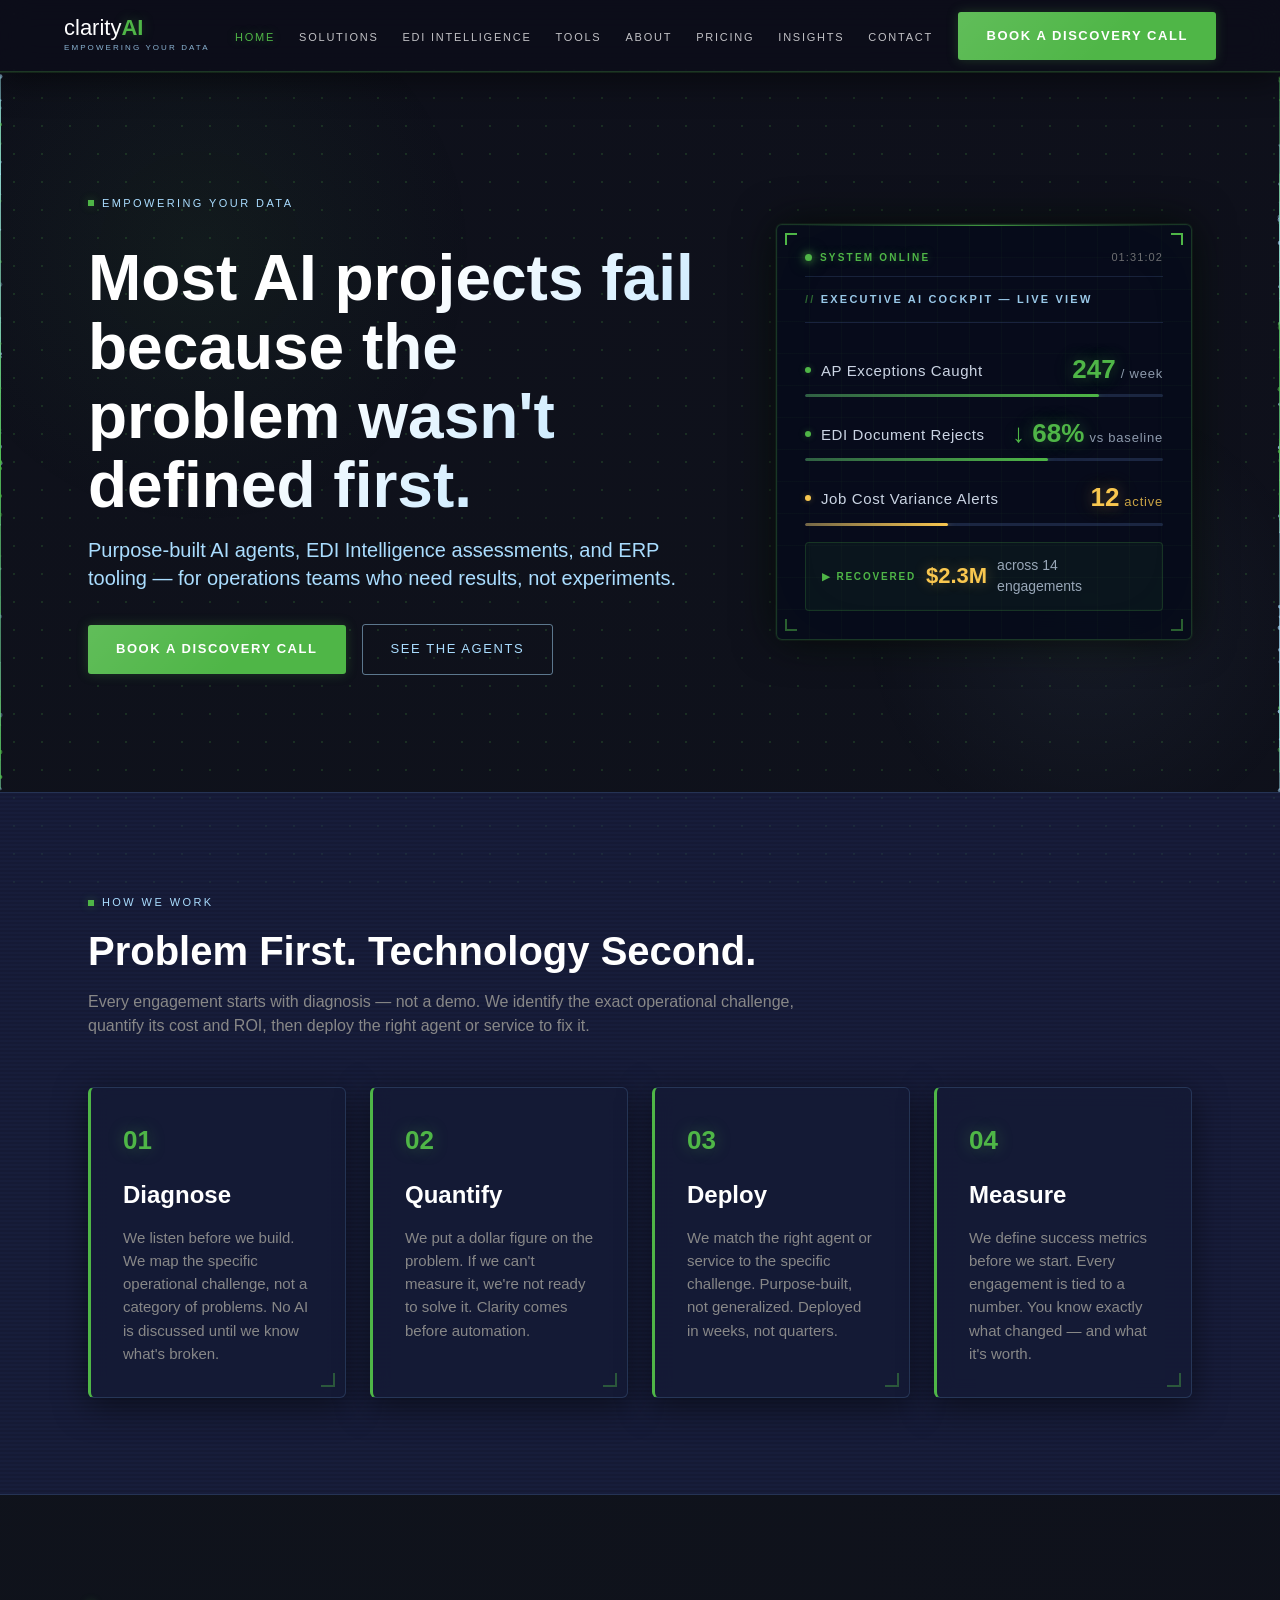
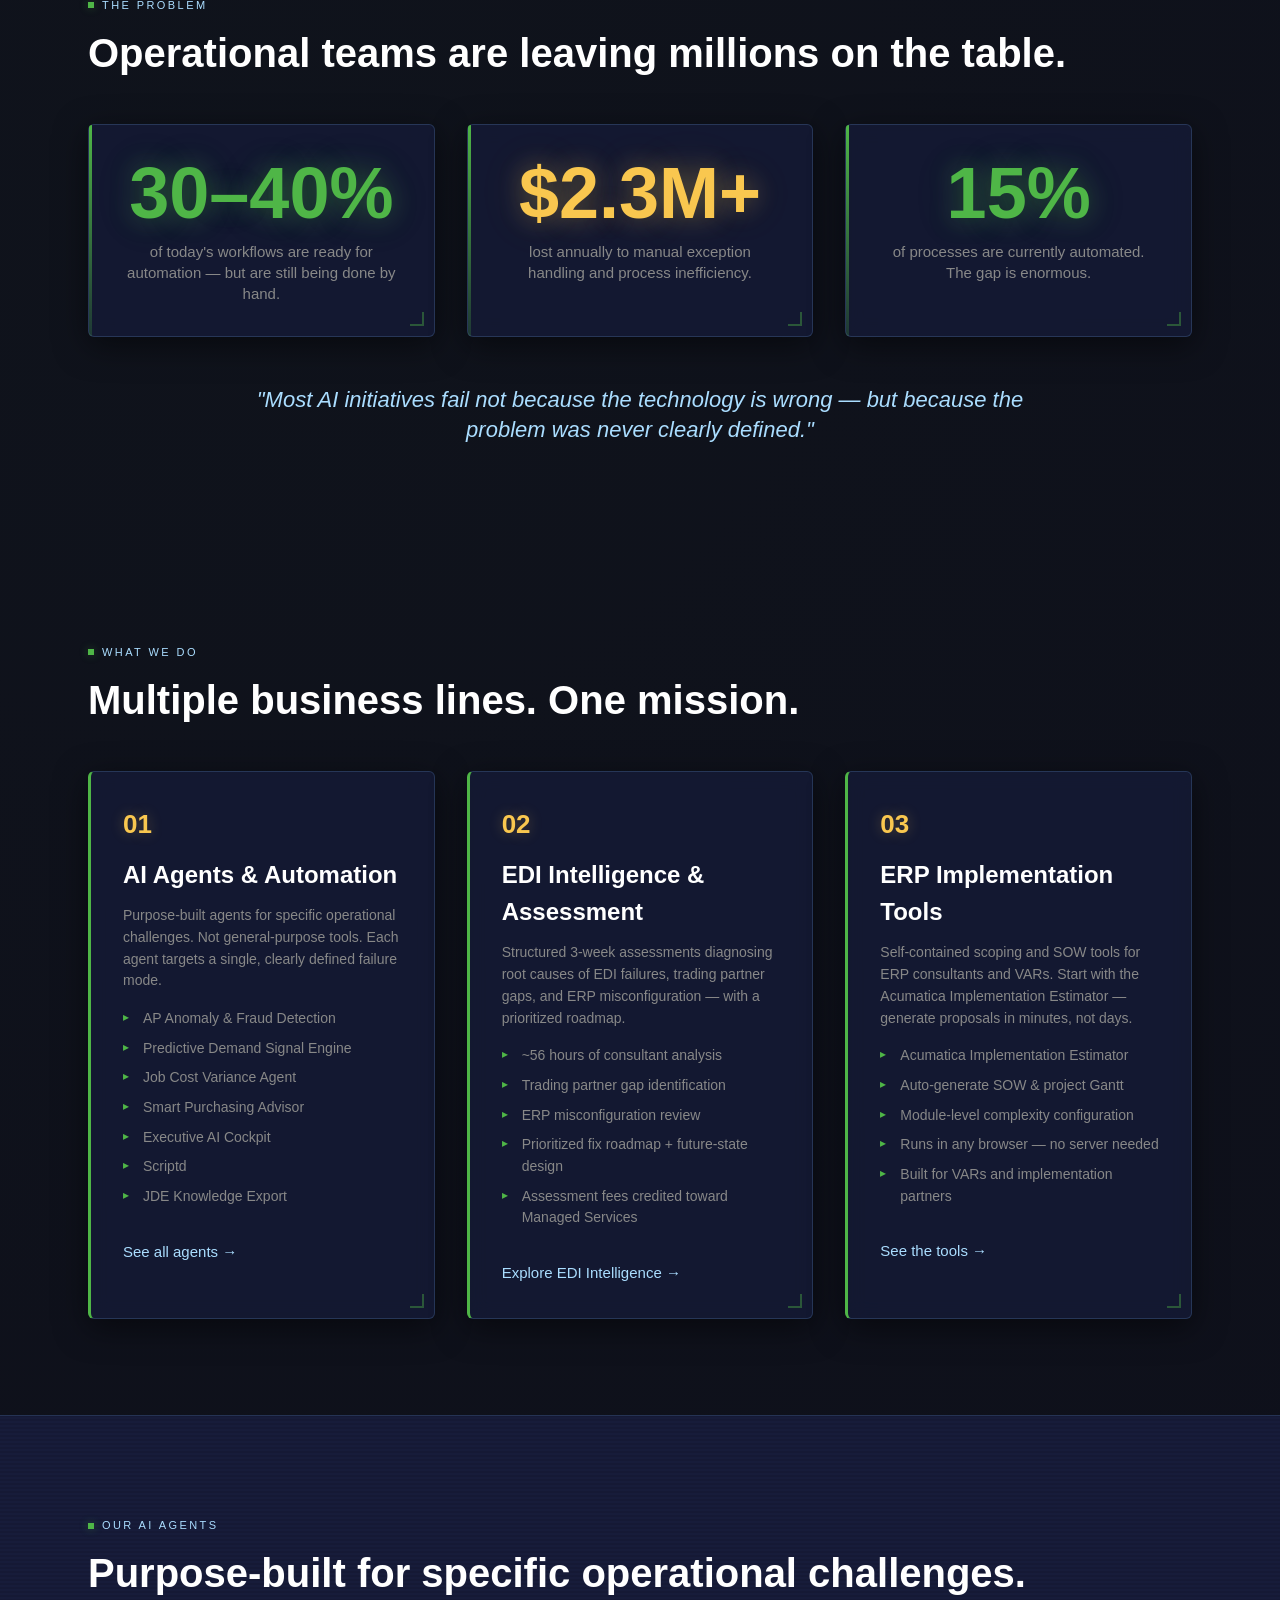
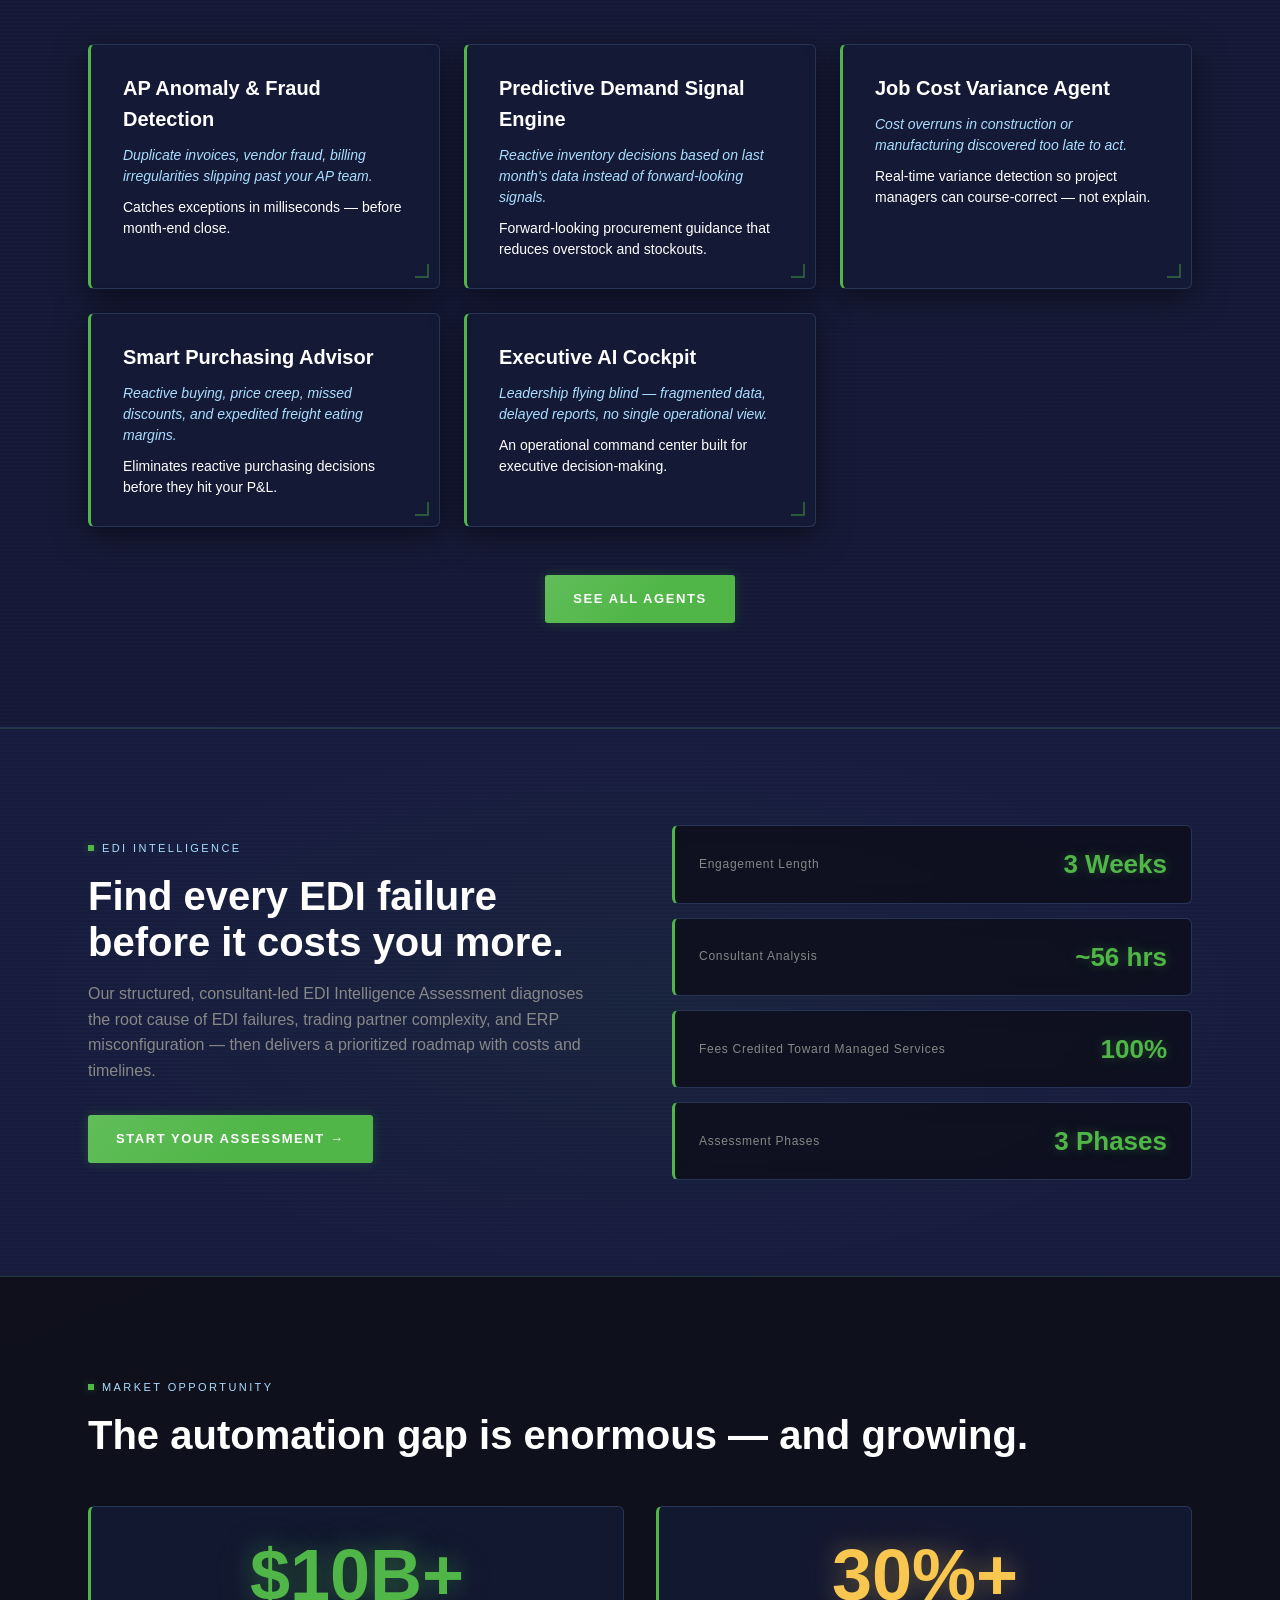
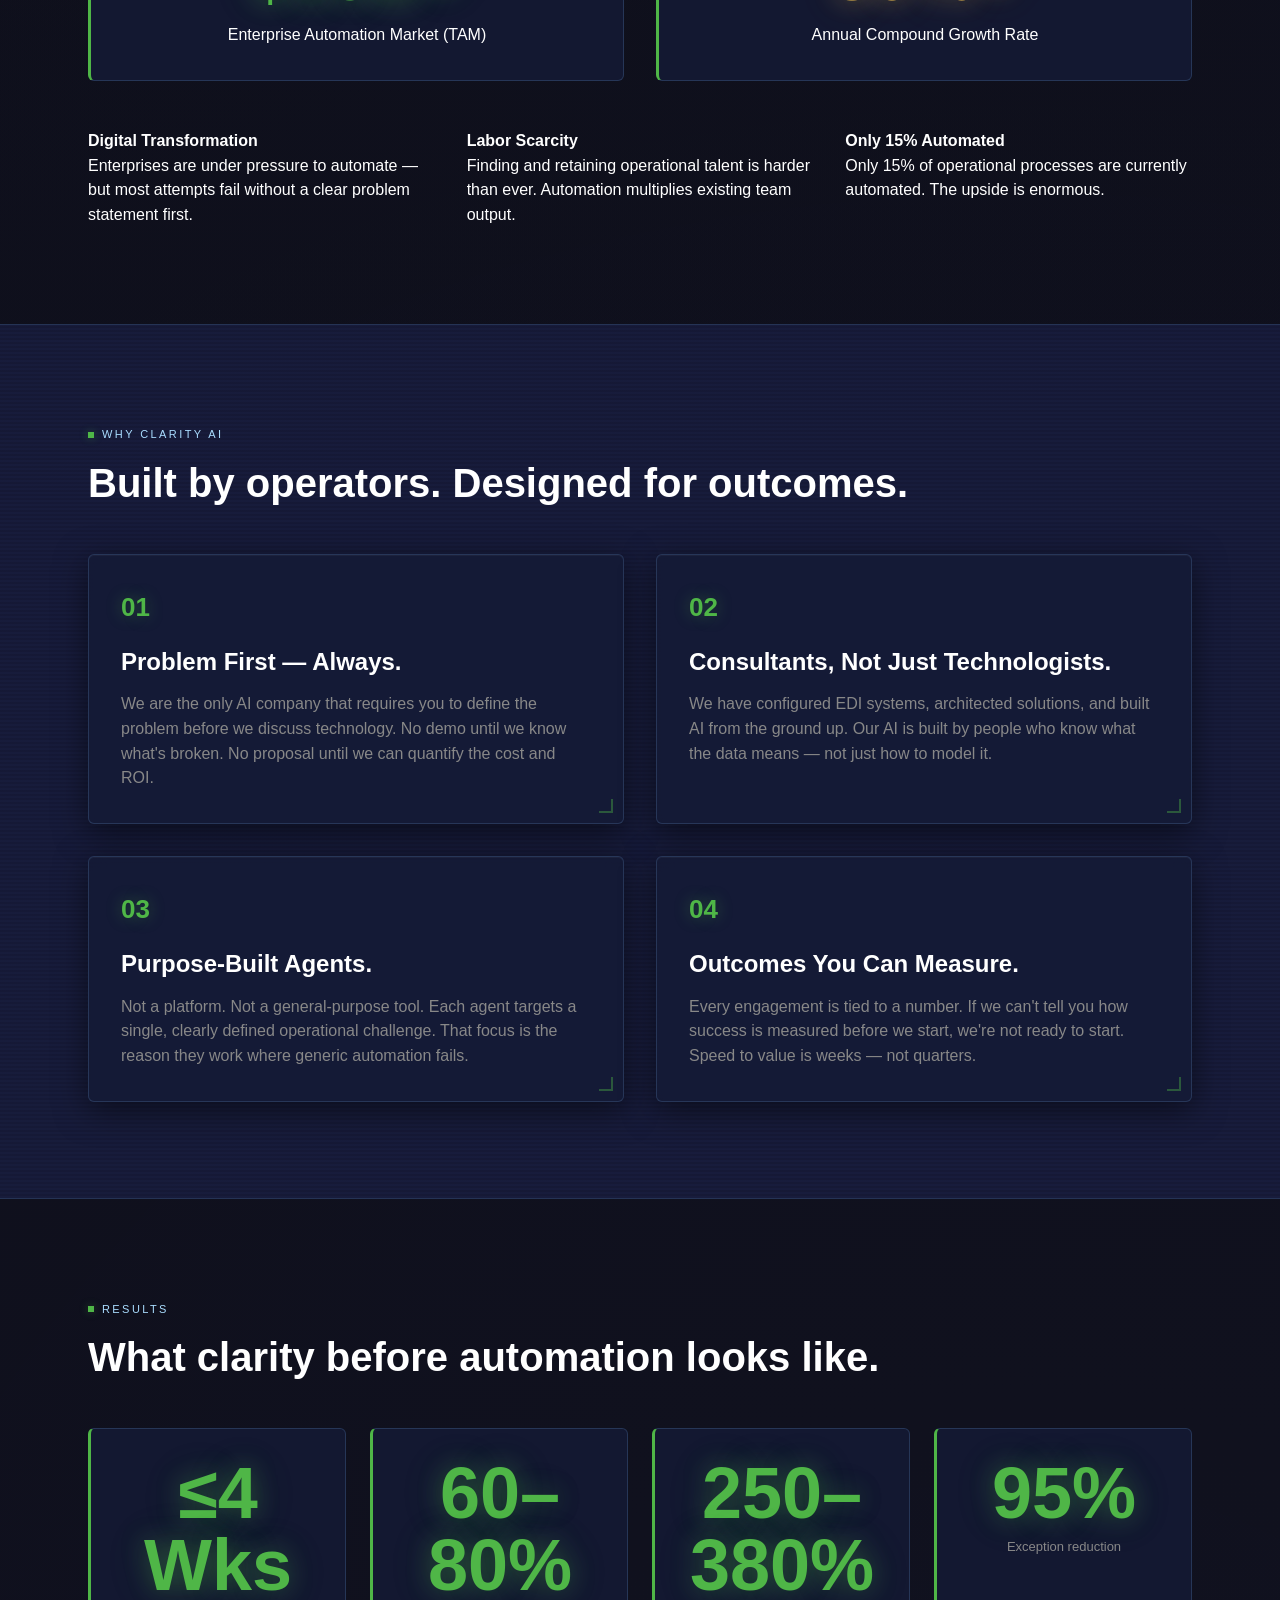
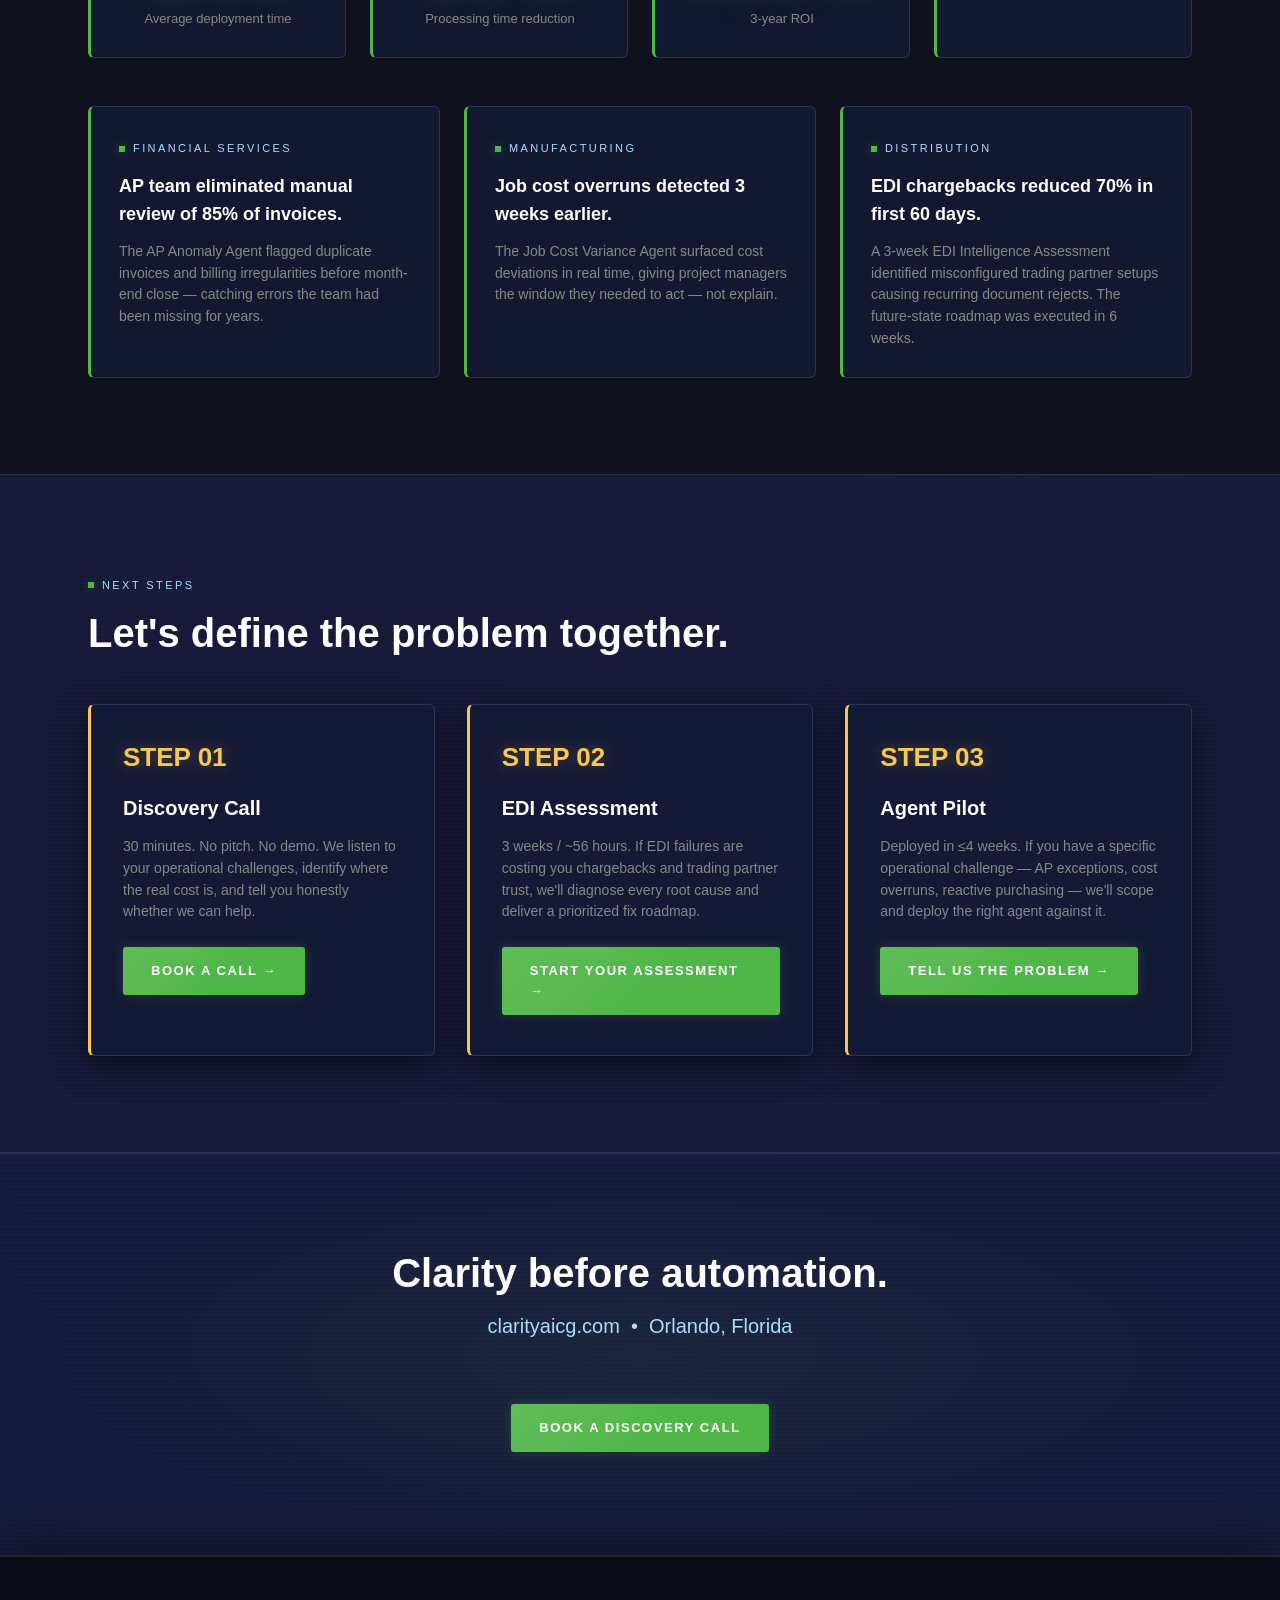
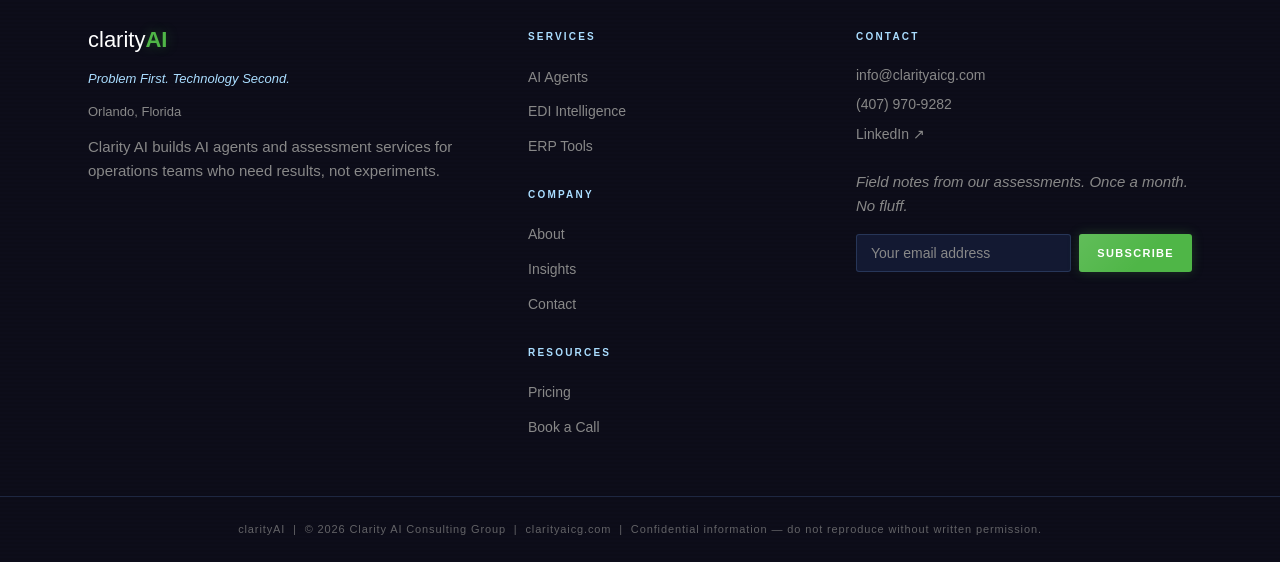
==== index.html @ 81ffba39 "Initial commit - ClarityAI website" ====
<!DOCTYPE html>
<html lang="en">
<head>
  <meta charset="UTF-8" />
  <meta name="viewport" content="width=device-width, initial-scale=1.0" />
  <title>Clarity AI — Problem First. Technology Second.</title>
  <meta name="description" content="Clarity AI builds purpose-built AI agents, EDI Intelligence assessments, and ERP implementation tools for operations teams who need results, not experiments." />
  <meta name="keywords" content="AI automation, AI agents, EDI assessment, Acumatica implementation, JDE EDI, AP fraud detection, job cost variance, operational AI consulting" />
  <!-- Open Graph -->
  <meta property="og:title" content="Clarity AI — Problem First. Technology Second." />
  <meta property="og:description" content="Clarity AI builds purpose-built AI agents, EDI Intelligence assessments, and ERP implementation tools for operations teams who need results, not experiments." />
  <meta property="og:type" content="website" />
  <meta property="og:url" content="https://clarityaicg.com" />
  <link rel="canonical" href="https://clarityaicg.com" />
  <link rel="stylesheet" href="styles.css" />
</head>
<body>

  <!-- Skip to content -->
  <a href="#main" class="skip-link">Skip to main content</a>

  <!-- ===== HEADER ===== -->
  <header class="site-header" role="banner">
    <div class="header-inner">
      <a href="index.html" class="wordmark" aria-label="clarityAI — Home">
        <span class="wordmark-text"><span class="clarity">clarity</span><span class="ai-glyph">AI</span></span>
        <span class="wordmark-eyebrow">Empowering Your Data</span>
      </a>

      <nav role="navigation" aria-label="Primary navigation">
        <ul class="nav-links">
          <li><a href="index.html" aria-current="page">Home</a></li>
          <li><a href="solutions.html">Solutions</a></li>
          <li><a href="edi-intelligence.html">EDI Intelligence</a></li>
          <li><a href="tools.html">Tools</a></li>
          <li><a href="about.html">About</a></li>
          <li><a href="pricing.html">Pricing</a></li>
          <li><a href="insights.html">Insights</a></li>
          <li><a href="contact.html">Contact</a></li>
        </ul>
      </nav>

      <a href="contact.html" class="btn-primary nav-cta">Book a Discovery Call</a>

      <button class="hamburger" aria-label="Open navigation menu" aria-expanded="false" onclick="toggleNav(this)">
        <span></span><span></span><span></span>
      </button>
    </div>

    <!-- Mobile nav -->
    <nav class="mobile-nav" id="mobile-nav" aria-label="Mobile navigation">
      <a href="index.html">Home</a>
      <a href="solutions.html">Solutions</a>
      <a href="edi-intelligence.html">EDI Intelligence</a>
      <a href="tools.html">Tools</a>
      <a href="about.html">About</a>
      <a href="pricing.html">Pricing</a>
      <a href="insights.html">Insights</a>
      <a href="contact.html">Contact</a>
      <a href="contact.html" class="btn-primary">Book a Discovery Call</a>
    </nav>
  </header>

  <!-- ===== MAIN ===== -->
  <main id="main">

    <!-- 1. HERO -->
    <section class="hero" aria-labelledby="hero-heading">
      <canvas id="hero-canvas" aria-hidden="true"></canvas>
      <div class="hero-inner">
        <!-- Left Column -->
        <div class="hero-left">
          <span class="eyebrow">Empowering Your Data</span>
          <h1 id="hero-heading" data-text="Most AI projects fail because the problem wasn't defined first.">Most AI projects fail because the problem wasn't defined first.</h1>
          <p class="subtitle">Purpose-built AI agents, EDI Intelligence assessments, and ERP tooling — for operations teams who need results, not experiments.</p>
          <div class="btn-group mt-32">
            <a href="contact.html" class="btn-primary">Book a Discovery Call</a>
            <a href="solutions.html" class="btn-secondary">See the Agents</a>
          </div>
        </div>

        <!-- Right Column: Cockpit Console -->
        <div class="cockpit" role="img" aria-label="Executive AI Cockpit — live operational metrics">

          <!-- System status bar -->
          <div class="cockpit-status-bar">
            <span class="cockpit-status-dot"></span>
            <span class="cockpit-status-text">SYSTEM ONLINE</span>
            <span class="cockpit-timestamp" id="cockpit-time">--:--:--</span>
          </div>

          <div class="cockpit-header">Executive AI Cockpit — Live View</div>

          <!-- Scanning line animation -->
          <div class="cockpit-scan-line" aria-hidden="true"></div>

          <!-- Metrics -->
          <div class="cockpit-metric">
            <div class="cockpit-metric-left">
              <span class="cockpit-metric-indicator green"></span>
              <span class="cockpit-metric-label">AP Exceptions Caught</span>
            </div>
            <div class="cockpit-metric-right">
              <span class="cockpit-metric-value" id="cm-ap">247</span>
              <span class="cockpit-metric-unit">/ week</span>
            </div>
          </div>
          <div class="cockpit-bar-track"><div class="cockpit-bar-fill" style="width:82%"></div></div>

          <div class="cockpit-metric">
            <div class="cockpit-metric-left">
              <span class="cockpit-metric-indicator green"></span>
              <span class="cockpit-metric-label">EDI Document Rejects</span>
            </div>
            <div class="cockpit-metric-right">
              <span class="cockpit-metric-value" id="cm-edi">↓ 68%</span>
              <span class="cockpit-metric-unit">vs baseline</span>
            </div>
          </div>
          <div class="cockpit-bar-track"><div class="cockpit-bar-fill" style="width:68%"></div></div>

          <div class="cockpit-metric">
            <div class="cockpit-metric-left">
              <span class="cockpit-metric-indicator amber"></span>
              <span class="cockpit-metric-label">Job Cost Variance Alerts</span>
            </div>
            <div class="cockpit-metric-right">
              <span class="cockpit-metric-value amber" id="cm-jcv">12</span>
              <span class="cockpit-metric-unit cockpit-metric-unit-amber">active</span>
            </div>
          </div>
          <div class="cockpit-bar-track"><div class="cockpit-bar-fill amber" style="width:40%"></div></div>

          <!-- Ticker -->
          <div class="cockpit-ticker">
            <span class="cockpit-ticker-label">▶ RECOVERED</span>
            <span class="cockpit-ticker-value">$2.3M</span>
            <span class="cockpit-ticker-sub">across 14 engagements</span>
          </div>

          <!-- HUD corner decorations -->
          <span class="cockpit-corner tl" aria-hidden="true"></span>
          <span class="cockpit-corner tr" aria-hidden="true"></span>
          <span class="cockpit-corner bl" aria-hidden="true"></span>
          <span class="cockpit-corner br" aria-hidden="true"></span>
        </div>
      </div>
    </section>

    <!-- 2. HOW WE WORK -->
    <section class="section-alt" aria-labelledby="how-heading">
      <div class="container">
        <span class="eyebrow fade-up">How We Work</span>
        <h2 id="how-heading" class="fade-up">Problem First. Technology Second.</h2>
        <p class="fade-up mt-16" style="color:#888888; max-width:720px;">Every engagement starts with diagnosis — not a demo. We identify the exact operational challenge, quantify its cost and ROI, then deploy the right agent or service to fix it.</p>
        <div class="grid-4 mt-48">
          <div class="process-card fade-up">
            <span class="step-badge">01</span>
            <h3>Diagnose</h3>
            <p>We listen before we build. We map the specific operational challenge, not a category of problems. No AI is discussed until we know what's broken.</p>
          </div>
          <div class="process-card fade-up">
            <span class="step-badge">02</span>
            <h3>Quantify</h3>
            <p>We put a dollar figure on the problem. If we can't measure it, we're not ready to solve it. Clarity comes before automation.</p>
          </div>
          <div class="process-card fade-up">
            <span class="step-badge">03</span>
            <h3>Deploy</h3>
            <p>We match the right agent or service to the specific challenge. Purpose-built, not generalized. Deployed in weeks, not quarters.</p>
          </div>
          <div class="process-card fade-up">
            <span class="step-badge">04</span>
            <h3>Measure</h3>
            <p>We define success metrics before we start. Every engagement is tied to a number. You know exactly what changed — and what it's worth.</p>
          </div>
        </div>
      </div>
    </section>

    <!-- 3. THE PROBLEM -->
    <section class="section" aria-labelledby="problem-heading">
      <div class="container">
        <span class="eyebrow fade-up">The Problem</span>
        <h2 id="problem-heading" class="fade-up">Operational teams are leaving millions on the table.</h2>
        <div class="grid-3 mt-48">
          <div class="stat-card fade-up">
            <div class="stat-numeral">30–40%</div>
            <p>of today's workflows are ready for automation — but are still being done by hand.</p>
          </div>
          <div class="stat-card fade-up">
            <div class="stat-numeral amber">$2.3M+</div>
            <p>lost annually to manual exception handling and process inefficiency.</p>
          </div>
          <div class="stat-card fade-up">
            <div class="stat-numeral">15%</div>
            <p>of processes are currently automated. The gap is enormous.</p>
          </div>
        </div>
        <p class="pull-quote fade-up">"Most AI initiatives fail not because the technology is wrong — but because the problem was never clearly defined."</p>
      </div>
    </section>

    <!-- 5. WHAT WE DO -->
    <section class="section" aria-labelledby="what-heading">
      <div class="container">
        <span class="eyebrow fade-up">What We Do</span>
        <h2 id="what-heading" class="fade-up">Multiple business lines. One mission.</h2>
        <div class="grid-3 mt-48">
          <div class="biz-card fade-up">
            <span class="section-num">01</span>
            <h3>AI Agents &amp; Automation</h3>
            <p class="mt-12" style="font-size:14px;color:#888888;">Purpose-built agents for specific operational challenges. Not general-purpose tools. Each agent targets a single, clearly defined failure mode.</p>
            <ul>
              <li>AP Anomaly &amp; Fraud Detection</li>
              <li>Predictive Demand Signal Engine</li>
              <li>Job Cost Variance Agent</li>
              <li>Smart Purchasing Advisor</li>
              <li>Executive AI Cockpit</li>
              <li>Scriptd</li>
              <li>JDE Knowledge Export</li>
            </ul>
            <a href="solutions.html" class="accent-link mt-16">See all agents →</a>
          </div>
          <div class="biz-card fade-up">
            <span class="section-num">02</span>
            <h3>EDI Intelligence &amp; Assessment</h3>
            <p class="mt-12" style="font-size:14px;color:#888888;">Structured 3-week assessments diagnosing root causes of EDI failures, trading partner gaps, and ERP misconfiguration — with a prioritized roadmap.</p>
            <ul>
              <li>~56 hours of consultant analysis</li>
              <li>Trading partner gap identification</li>
              <li>ERP misconfiguration review</li>
              <li>Prioritized fix roadmap + future-state design</li>
              <li>Assessment fees credited toward Managed Services</li>
            </ul>
            <a href="edi-intelligence.html" class="accent-link mt-16">Explore EDI Intelligence →</a>
          </div>
          <div class="biz-card fade-up">
            <span class="section-num">03</span>
            <h3>ERP Implementation Tools</h3>
            <p class="mt-12" style="font-size:14px;color:#888888;">Self-contained scoping and SOW tools for ERP consultants and VARs. Start with the Acumatica Implementation Estimator — generate proposals in minutes, not days.</p>
            <ul>
              <li>Acumatica Implementation Estimator</li>
              <li>Auto-generate SOW &amp; project Gantt</li>
              <li>Module-level complexity configuration</li>
              <li>Runs in any browser — no server needed</li>
              <li>Built for VARs and implementation partners</li>
            </ul>
            <a href="tools.html" class="accent-link mt-16">See the tools →</a>
          </div>
        </div>
      </div>
    </section>

    <!-- 6. OUR AI AGENTS -->
    <section class="section-alt" aria-labelledby="agents-heading">
      <div class="container">
        <span class="eyebrow fade-up">Our AI Agents</span>
        <h2 id="agents-heading" class="fade-up">Purpose-built for specific operational challenges.</h2>
        <div class="grid-5 mt-48" style="grid-template-columns: repeat(3,1fr);">
          <div class="agent-card fade-up">
            <h3>AP Anomaly &amp; Fraud Detection</h3>
            <p class="problem">Duplicate invoices, vendor fraud, billing irregularities slipping past your AP team.</p>
            <p class="outcome">Catches exceptions in milliseconds — before month-end close.</p>
          </div>
          <div class="agent-card fade-up">
            <h3>Predictive Demand Signal Engine</h3>
            <p class="problem">Reactive inventory decisions based on last month's data instead of forward-looking signals.</p>
            <p class="outcome">Forward-looking procurement guidance that reduces overstock and stockouts.</p>
          </div>
          <div class="agent-card fade-up">
            <h3>Job Cost Variance Agent</h3>
            <p class="problem">Cost overruns in construction or manufacturing discovered too late to act.</p>
            <p class="outcome">Real-time variance detection so project managers can course-correct — not explain.</p>
          </div>
          <div class="agent-card fade-up">
            <h3>Smart Purchasing Advisor</h3>
            <p class="problem">Reactive buying, price creep, missed discounts, and expedited freight eating margins.</p>
            <p class="outcome">Eliminates reactive purchasing decisions before they hit your P&amp;L.</p>
          </div>
          <div class="agent-card fade-up">
            <h3>Executive AI Cockpit</h3>
            <p class="problem">Leadership flying blind — fragmented data, delayed reports, no single operational view.</p>
            <p class="outcome">An operational command center built for executive decision-making.</p>
          </div>
        </div>
        <div class="text-center mt-48">
          <a href="solutions.html" class="btn-primary">See All Agents</a>
        </div>
      </div>
    </section>

    <!-- 7. EDI INTELLIGENCE BAND -->
    <section class="edi-band" aria-labelledby="edi-heading">
      <div class="edi-band-inner">
        <div>
          <span class="eyebrow fade-up">EDI Intelligence</span>
          <h2 id="edi-heading" class="fade-up">Find every EDI failure before it costs you more.</h2>
          <p class="fade-up mt-16" style="color:#888888; line-height:1.6; max-width:520px;">Our structured, consultant-led EDI Intelligence Assessment diagnoses the root cause of EDI failures, trading partner complexity, and ERP misconfiguration — then delivers a prioritized roadmap with costs and timelines.</p>
          <a href="edi-intelligence.html" class="btn-primary mt-32" style="display:inline-block;">Start Your Assessment →</a>
        </div>
        <div>
          <div class="edi-stat-tile fade-up">
            <span class="edi-stat-label">Engagement Length</span>
            <span class="edi-stat-value">3 Weeks</span>
          </div>
          <div class="edi-stat-tile fade-up">
            <span class="edi-stat-label">Consultant Analysis</span>
            <span class="edi-stat-value">~56 hrs</span>
          </div>
          <div class="edi-stat-tile fade-up">
            <span class="edi-stat-label">Fees Credited Toward Managed Services</span>
            <span class="edi-stat-value">100%</span>
          </div>
          <div class="edi-stat-tile fade-up">
            <span class="edi-stat-label">Assessment Phases</span>
            <span class="edi-stat-value">3 Phases</span>
          </div>
        </div>
      </div>
    </section>

    <!-- 8. MARKET OPPORTUNITY -->
    <section class="section" aria-labelledby="market-heading">
      <div class="container">
        <span class="eyebrow fade-up">Market Opportunity</span>
        <h2 id="market-heading" class="fade-up">The automation gap is enormous — and growing.</h2>
        <div class="market-stats mt-48">
          <div class="market-stat fade-up">
            <div class="stat-numeral">$10B+</div>
            <p class="mt-12">Enterprise Automation Market (TAM)</p>
          </div>
          <div class="market-stat fade-up">
            <div class="stat-numeral amber">30%+</div>
            <p class="mt-12">Annual Compound Growth Rate</p>
          </div>
        </div>
        <div class="market-cols">
          <div class="fade-up">
            <h4>Digital Transformation</h4>
            <p>Enterprises are under pressure to automate — but most attempts fail without a clear problem statement first.</p>
          </div>
          <div class="fade-up">
            <h4>Labor Scarcity</h4>
            <p>Finding and retaining operational talent is harder than ever. Automation multiplies existing team output.</p>
          </div>
          <div class="fade-up">
            <h4>Only 15% Automated</h4>
            <p>Only 15% of operational processes are currently automated. The upside is enormous.</p>
          </div>
        </div>
      </div>
    </section>

    <!-- 9. WHY CLARITY AI -->
    <section class="section-alt" aria-labelledby="why-heading">
      <div class="container">
        <span class="eyebrow fade-up">Why Clarity AI</span>
        <h2 id="why-heading" class="fade-up">Built by operators. Designed for outcomes.</h2>
        <div class="grid-2 mt-48">
          <div class="card fade-up">
            <span class="step-badge">01</span>
            <h3>Problem First — Always.</h3>
            <p class="mt-12" style="color:#888888;">We are the only AI company that requires you to define the problem before we discuss technology. No demo until we know what's broken. No proposal until we can quantify the cost and ROI.</p>
          </div>
          <div class="card fade-up">
            <span class="step-badge">02</span>
            <h3>Consultants, Not Just Technologists.</h3>
            <p class="mt-12" style="color:#888888;">We have configured EDI systems, architected solutions, and built AI from the ground up. Our AI is built by people who know what the data means — not just how to model it.</p>
          </div>
          <div class="card fade-up">
            <span class="step-badge">03</span>
            <h3>Purpose-Built Agents.</h3>
            <p class="mt-12" style="color:#888888;">Not a platform. Not a general-purpose tool. Each agent targets a single, clearly defined operational challenge. That focus is the reason they work where generic automation fails.</p>
          </div>
          <div class="card fade-up">
            <span class="step-badge">04</span>
            <h3>Outcomes You Can Measure.</h3>
            <p class="mt-12" style="color:#888888;">Every engagement is tied to a number. If we can't tell you how success is measured before we start, we're not ready to start. Speed to value is weeks — not quarters.</p>
          </div>
        </div>
      </div>
    </section>

    <!-- 10. RESULTS -->
    <section class="section" aria-labelledby="results-heading">
      <div class="container">
        <span class="eyebrow fade-up">Results</span>
        <h2 id="results-heading" class="fade-up">What clarity before automation looks like.</h2>
        <div class="result-tiles mt-48">
          <div class="result-tile fade-up">
            <div class="stat-numeral">≤4 Wks</div>
            <p>Average deployment time</p>
          </div>
          <div class="result-tile fade-up">
            <div class="stat-numeral">60–80%</div>
            <p>Processing time reduction</p>
          </div>
          <div class="result-tile fade-up">
            <div class="stat-numeral">250–380%</div>
            <p>3-year ROI</p>
          </div>
          <div class="result-tile fade-up">
            <div class="stat-numeral">95%</div>
            <p>Exception reduction</p>
          </div>
        </div>
        <div class="industry-cards mt-48">
          <div class="industry-card fade-up">
            <span class="eyebrow" style="margin-bottom:8px;">Financial Services</span>
            <h3>AP team eliminated manual review of 85% of invoices.</h3>
            <p>The AP Anomaly Agent flagged duplicate invoices and billing irregularities before month-end close — catching errors the team had been missing for years.</p>
          </div>
          <div class="industry-card fade-up">
            <span class="eyebrow" style="margin-bottom:8px;">Manufacturing</span>
            <h3>Job cost overruns detected 3 weeks earlier.</h3>
            <p>The Job Cost Variance Agent surfaced cost deviations in real time, giving project managers the window they needed to act — not explain.</p>
          </div>
          <div class="industry-card fade-up">
            <span class="eyebrow" style="margin-bottom:8px;">Distribution</span>
            <h3>EDI chargebacks reduced 70% in first 60 days.</h3>
            <p>A 3-week EDI Intelligence Assessment identified misconfigured trading partner setups causing recurring document rejects. The future-state roadmap was executed in 6 weeks.</p>
          </div>
        </div>
      </div>
    </section>

    <!-- 11. NEXT STEPS -->
    <section class="section-alt" aria-labelledby="nextsteps-heading">
      <div class="container">
        <span class="eyebrow fade-up">Next Steps</span>
        <h2 id="nextsteps-heading" class="fade-up">Let's define the problem together.</h2>
        <div class="next-steps-grid mt-48">
          <div class="next-step-card fade-up">
            <span class="step-badge amber">STEP 01</span>
            <h3>Discovery Call</h3>
            <p>30 minutes. No pitch. No demo. We listen to your operational challenges, identify where the real cost is, and tell you honestly whether we can help.</p>
            <a href="contact.html" class="btn-primary">Book a Call →</a>
          </div>
          <div class="next-step-card fade-up">
            <span class="step-badge amber">STEP 02</span>
            <h3>EDI Assessment</h3>
            <p>3 weeks / ~56 hours. If EDI failures are costing you chargebacks and trading partner trust, we'll diagnose every root cause and deliver a prioritized fix roadmap.</p>
            <a href="edi-intelligence.html" class="btn-primary">Start Your Assessment →</a>
          </div>
          <div class="next-step-card fade-up">
            <span class="step-badge amber">STEP 03</span>
            <h3>Agent Pilot</h3>
            <p>Deployed in ≤4 weeks. If you have a specific operational challenge — AP exceptions, cost overruns, reactive purchasing — we'll scope and deploy the right agent against it.</p>
            <a href="contact.html" class="btn-primary">Tell Us the Problem →</a>
          </div>
        </div>
      </div>
    </section>

    <!-- 12. CLOSING CTA -->
    <section class="cta-band" aria-labelledby="cta-heading">
      <div class="container">
        <h2 id="cta-heading">Clarity before automation.</h2>
        <p class="subtitle">clarityaicg.com &nbsp;•&nbsp; Orlando, Florida</p>
        <a href="contact.html" class="btn-primary mt-32" style="display:inline-block;">Book a Discovery Call</a>
      </div>
    </section>

  </main>

  <!-- ===== FOOTER ===== -->
  <footer class="site-footer" role="contentinfo">
    <div class="footer-grid">
      <!-- Col 1 -->
      <div class="footer-col">
        <a href="index.html" class="wordmark" style="text-decoration:none; display:inline-flex; flex-direction:column; margin-bottom:12px;">
          <span class="wordmark-text"><span class="clarity">clarity</span><span class="ai-glyph">AI</span></span>
        </a>
        <p class="tagline">Problem First. Technology Second.</p>
        <p class="location">Orlando, Florida</p>
        <p>Clarity AI builds AI agents and assessment services for operations teams who need results, not experiments.</p>
      </div>

      <!-- Col 2 -->
      <div class="footer-col">
        <h4>Services</h4>
        <ul class="footer-links">
          <li><a href="solutions.html">AI Agents</a></li>
          <li><a href="edi-intelligence.html">EDI Intelligence</a></li>
          <li><a href="tools.html">ERP Tools</a></li>
        </ul>
        <h4 style="margin-top:28px;">Company</h4>
        <ul class="footer-links">
          <li><a href="about.html">About</a></li>
          <li><a href="insights.html">Insights</a></li>
          <li><a href="contact.html">Contact</a></li>
        </ul>
        <h4 style="margin-top:28px;">Resources</h4>
        <ul class="footer-links">
          <li><a href="pricing.html">Pricing</a></li>
          <li><a href="contact.html">Book a Call</a></li>
        </ul>
      </div>

      <!-- Col 3 -->
      <div class="footer-col">
        <h4>Contact</h4>
        <div class="footer-contact">
          <a href="mailto:info@clarityaicg.com">info@clarityaicg.com</a>
          <a href="tel:+14079709282">(407) 970-9282</a>
          <a href="https://linkedin.com/company/clarityaicg" target="_blank" rel="noopener noreferrer" aria-label="Clarity AI on LinkedIn">LinkedIn ↗</a>
        </div>
        <p class="newsletter-label" style="margin-top:24px;">Field notes from our assessments. Once a month. No fluff.</p>
        <form class="newsletter-form" onsubmit="return false;" aria-label="Newsletter signup">
          <label for="newsletter-email" class="sr-only" style="position:absolute;width:1px;height:1px;overflow:hidden;">Email address</label>
          <input type="email" id="newsletter-email" placeholder="Your email address" autocomplete="email" />
          <button type="submit" class="btn-primary">Subscribe</button>
        </form>
      </div>
    </div>

    <div class="footer-bottom">
      clarityAI &nbsp;|&nbsp; © 2026 Clarity AI Consulting Group &nbsp;|&nbsp; clarityaicg.com &nbsp;|&nbsp; Confidential information — do not reproduce without written permission.
    </div>
  </footer>

  <script>
    /* ── Mobile nav ─────────────────────────────── */
    function toggleNav(btn) {
      const nav = document.getElementById('mobile-nav');
      const open = nav.classList.toggle('open');
      btn.setAttribute('aria-expanded', open);
    }

    /* ── Scroll fade-up ──────────────────────────── */
    const fadeEls = document.querySelectorAll('.fade-up');
    if ('IntersectionObserver' in window) {
      const fadeObserver = new IntersectionObserver((entries) => {
        entries.forEach(entry => {
          if (entry.isIntersecting) {
            entry.target.classList.add('visible');
            fadeObserver.unobserve(entry.target);
          }
        });
      }, { threshold: 0.1, rootMargin: '0px 0px -40px 0px' });
      fadeEls.forEach(el => fadeObserver.observe(el));
    } else {
      fadeEls.forEach(el => el.classList.add('visible'));
    }

    /* ── Cockpit live clock ──────────────────────── */
    (function () {
      const el = document.getElementById('cockpit-time');
      if (!el) return;
      function tick() {
        const now = new Date();
        const pad = n => String(n).padStart(2, '0');
        el.textContent = pad(now.getHours()) + ':' + pad(now.getMinutes()) + ':' + pad(now.getSeconds());
      }
      tick();
      setInterval(tick, 1000);
    })();

    /* ── Hero particle canvas ────────────────────── */
    (function () {
      const canvas = document.getElementById('hero-canvas');
      if (!canvas) return;
      const ctx = canvas.getContext('2d');
      let W, H, particles;
      const COUNT = 100;
      const GREEN  = 'rgba(79,182,71,';
      const BLUE   = 'rgba(170,221,255,';

      function resize() {
        const hero = canvas.parentElement;
        W = canvas.width  = hero.offsetWidth;
        H = canvas.height = hero.offsetHeight;
      }

      function mkParticle() {
        const isGreen = Math.random() > 0.5;
        return {
          x: Math.random() * W,
          y: Math.random() * H,
          r: Math.random() * 1.8 + 0.6,
          vx: (Math.random() - 0.5) * 0.35,
          vy: (Math.random() - 0.5) * 0.35,
          alpha: Math.random() * 0.55 + 0.25,
          color: isGreen ? GREEN : BLUE,
        };
      }

      function init() {
        resize();
        particles = Array.from({ length: COUNT }, mkParticle);
      }

      function draw() {
        ctx.clearRect(0, 0, W, H);
        particles.forEach(p => {
          p.x += p.vx;
          p.y += p.vy;
          if (p.x < 0) p.x = W;
          if (p.x > W) p.x = 0;
          if (p.y < 0) p.y = H;
          if (p.y > H) p.y = 0;

          // draw connecting lines
          particles.forEach(q => {
            const dx = p.x - q.x, dy = p.y - q.y;
            const dist = Math.sqrt(dx*dx + dy*dy);
            if (dist < 140) {
              ctx.beginPath();
              ctx.moveTo(p.x, p.y);
              ctx.lineTo(q.x, q.y);
              ctx.strokeStyle = p.color + (0.18 * (1 - dist/140)) + ')';
              ctx.lineWidth = 0.8;
              ctx.stroke();
            }
          });

          ctx.beginPath();
          ctx.arc(p.x, p.y, p.r, 0, Math.PI * 2);
          ctx.fillStyle = p.color + p.alpha + ')';
          ctx.fill();
        });
        requestAnimationFrame(draw);
      }

      init();
      draw();
      window.addEventListener('resize', () => { resize(); });
    })();

    /* ── Hero h1 glitch burst ────────────────────── */
    (function () {
      const h1 = document.getElementById('hero-heading');
      if (!h1) return;
      function glitch() {
        h1.classList.add('glitch-active');
        setTimeout(() => h1.classList.remove('glitch-active'), 420);
        setTimeout(glitch, 5000 + Math.random() * 7000);
      }
      setTimeout(glitch, 2500);
    })();

    /* ── Animated stat counters ──────────────────── */
    (function () {
      const targets = [
        { el: null, end: 40, suffix: '%', prefix: '30–' },
        { el: null, end: 2.3, suffix: 'M+', prefix: '$', decimals: 1 },
        { el: null, end: 15, suffix: '%' },
      ];
      const numerals = document.querySelectorAll('.stat-numeral');
      numerals.forEach((el, i) => { if (targets[i]) targets[i].el = el; });

      function animateCount(cfg) {
        if (!cfg.el) return;
        const dur = 1800;
        const start = performance.now();
        const startVal = 0;
        function step(now) {
          const t = Math.min((now - start) / dur, 1);
          const ease = 1 - Math.pow(1 - t, 3);
          const val = startVal + (cfg.end - startVal) * ease;
          const fmt = cfg.decimals ? val.toFixed(cfg.decimals) : Math.round(val);
          cfg.el.textContent = (cfg.prefix || '') + fmt + (cfg.suffix || '');
          if (t < 1) requestAnimationFrame(step);
        }
        requestAnimationFrame(step);
      }

      if ('IntersectionObserver' in window) {
        const obs = new IntersectionObserver((entries) => {
          entries.forEach(entry => {
            if (entry.isIntersecting) {
              const idx = [...document.querySelectorAll('.stat-numeral')].indexOf(entry.target);
              if (targets[idx]) animateCount(targets[idx]);
              obs.unobserve(entry.target);
            }
          });
        }, { threshold: 0.5 });
        document.querySelectorAll('.stat-numeral').forEach(el => obs.observe(el));
      }
    })();
  </script>
</body>
</html>
---- styles.css ----
/* ============================================================
   clarityAI — Global Stylesheet  v2 (Techno-Futuristic)
   Domain: clarityaicg.com
   Tagline: Problem First. Technology Second.
   ============================================================ */

/* --- CSS Variables --- */
:root {
  --bg-deep:       #0D0D1A;
  --bg-navy:       #1A1A2E;
  --bg-mid:        #20295A;
  --bg-card:       #141b36;
  --border-dim:    #2A3A5C;
  --green:         #4FB647;
  --green-glow:    rgba(79, 182, 71, 0.35);
  --green-dim:     rgba(79, 182, 71, 0.12);
  --blue:          #AADDFF;
  --blue-glow:     rgba(170, 221, 255, 0.20);
  --amber:         #F9C74F;
  --amber-glow:    rgba(249, 199, 79, 0.30);
  --white:         #FFFFFF;
  --gray:          #888888;
  --scan-line:     repeating-linear-gradient(
                     0deg,
                     transparent,
                     transparent 2px,
                     rgba(0,0,0,0.08) 2px,
                     rgba(0,0,0,0.08) 4px
                   );
  --grid-bg:       radial-gradient(circle, rgba(79,182,71,0.18) 1px, transparent 1px);
}

/* --- Reset & Base --- */
*, *::before, *::after { box-sizing: border-box; margin: 0; padding: 0; }
html { scroll-behavior: smooth; }

body {
  font-family: "Calibri", "Segoe UI", "Helvetica Neue", Arial, sans-serif;
  font-size: 16px;
  line-height: 1.55;
  color: var(--white);
  background-color: var(--bg-deep);
  background-image:
    radial-gradient(circle at 20% 20%, rgba(79,182,71,0.035) 0%, transparent 55%),
    radial-gradient(circle at 80% 80%, rgba(170,221,255,0.025) 0%, transparent 50%);
}

/* Animated dot-grid overlay on body */
body::before {
  content: "";
  position: fixed;
  inset: 0;
  background-image: var(--grid-bg);
  background-size: 28px 28px;
  opacity: 1;
  pointer-events: none;
  z-index: 0;
}

/* Ensure all page content sits above the grid */
body > * { position: relative; z-index: 1; }

/* --- Skip Link --- */
.skip-link {
  position: absolute;
  top: -40px;
  left: 0;
  background: var(--green);
  color: var(--white);
  padding: 8px 16px;
  z-index: 9999;
  font-size: 14px;
  text-decoration: none;
}
.skip-link:focus { top: 0; }

/* --- Container --- */
.container {
  max-width: 1200px;
  margin: 0 auto;
  padding: 0 48px;
}
@media (max-width: 768px) { .container { padding: 0 24px; } }

/* --- Typography --- */
h1 {
  font-size: 64px;
  font-weight: 700;
  line-height: 1.08;
  color: var(--white);
  background: linear-gradient(135deg, #FFFFFF 40%, #AADDFF 100%);
  -webkit-background-clip: text;
  -webkit-text-fill-color: transparent;
  background-clip: text;
}
h2 {
  font-size: 40px;
  font-weight: 700;
  line-height: 1.15;
  color: var(--white);
}
h3 {
  font-size: 24px;
  font-weight: 700;
  color: var(--white);
}
p { color: var(--white); line-height: 1.55; }

.eyebrow {
  display: inline-flex;
  align-items: center;
  gap: 8px;
  font-family: "Calibri", "Segoe UI", "Helvetica Neue", Arial, sans-serif;
  font-size: 11px;
  font-weight: 400;
  text-transform: uppercase;
  letter-spacing: 0.22em;
  color: var(--blue);
  margin-bottom: 16px;
}
.eyebrow::before {
  content: "";
  display: inline-block;
  width: 6px;
  height: 6px;
  background-color: var(--green);
  box-shadow: 0 0 8px var(--green-glow);
  flex-shrink: 0;
}

.subtitle {
  font-size: 20px;
  font-weight: 400;
  color: var(--blue);
  line-height: 1.4;
  margin-top: 16px;
}

.stat-numeral {
  font-family: "Calibri", "Segoe UI", "Helvetica Neue", Arial, sans-serif;
  font-size: 72px;
  font-weight: 700;
  color: var(--green);
  line-height: 1;
  text-shadow: 0 0 24px var(--green-glow), 0 0 48px rgba(79,182,71,0.15);
}
.stat-numeral.amber {
  color: var(--amber);
  text-shadow: 0 0 24px var(--amber-glow), 0 0 48px rgba(249,199,79,0.15);
}

.pull-quote {
  font-size: 22px;
  font-style: italic;
  color: var(--blue);
  line-height: 1.4;
  text-align: center;
  max-width: 800px;
  margin: 48px auto 0;
}

/* --- Section Spacing --- */
.section { padding: 96px 0; }
.section-alt {
  padding: 96px 0;
  background-color: rgba(32, 41, 90, 0.5);
  background-image: var(--scan-line);
  border-top: 1px solid rgba(42, 58, 92, 0.8);
  border-bottom: 1px solid rgba(42, 58, 92, 0.8);
}

@media (max-width: 1024px) {
  .section, .section-alt { padding: 64px 0; }
  h1 { font-size: 48px; }
  h2 { font-size: 32px; }
  h3 { font-size: 22px; }
  .stat-numeral { font-size: 56px; }
}
@media (max-width: 640px) {
  .section, .section-alt { padding: 48px 0; }
  h1 { font-size: 36px; }
  h2 { font-size: 28px; }
  h3 { font-size: 20px; }
  .stat-numeral { font-size: 48px; }
  .subtitle { font-size: 18px; }
}

/* --- Buttons --- */
.btn-primary {
  display: inline-block;
  background-color: var(--green);
  color: var(--white);
  font-family: "Calibri", "Segoe UI", "Helvetica Neue", Arial, sans-serif;
  font-size: 13px;
  font-weight: 700;
  letter-spacing: 0.12em;
  text-transform: uppercase;
  padding: 14px 28px;
  border-radius: 3px;
  border: none;
  cursor: pointer;
  text-decoration: none;
  position: relative;
  overflow: hidden;
  transition: background-color 220ms ease, box-shadow 220ms ease;
  box-shadow: 0 0 12px rgba(79,182,71,0.25);
}
.btn-primary::after {
  content: "";
  position: absolute;
  inset: 0;
  background: linear-gradient(135deg, rgba(255,255,255,0.1) 0%, transparent 60%);
  pointer-events: none;
}
.btn-primary:hover {
  background-color: #27AE60;
  box-shadow: 0 0 24px var(--green-glow), 0 0 48px rgba(79,182,71,0.2), 0 4px 16px rgba(0,0,0,0.4);
}
.btn-primary:active { background-color: #3d9537; box-shadow: none; }
.btn-primary:focus-visible { outline: 2px solid var(--blue); outline-offset: 3px; }

.btn-secondary {
  display: inline-block;
  background-color: transparent;
  color: var(--blue);
  font-family: "Calibri", "Segoe UI", "Helvetica Neue", Arial, sans-serif;
  font-size: 13px;
  font-weight: 400;
  letter-spacing: 0.12em;
  text-transform: uppercase;
  padding: 14px 28px;
  border-radius: 3px;
  border: 1px solid rgba(170,221,255,0.5);
  cursor: pointer;
  text-decoration: none;
  transition: background-color 180ms ease, border-color 180ms ease, box-shadow 180ms ease;
}
.btn-secondary:hover {
  background-color: var(--blue-glow);
  border-color: var(--blue);
  box-shadow: 0 0 16px var(--blue-glow);
}
.btn-secondary:focus-visible { outline: 2px solid var(--blue); outline-offset: 3px; }

.btn-group { display: flex; gap: 16px; flex-wrap: wrap; align-items: center; }

/* --- HUD Corner Brackets (reusable via .hud-card class) --- */
/* Applied to .card, .process-card, .biz-card, .agent-card, etc. via their shared rule */
.card,
.process-card,
.biz-card,
.agent-card,
.stat-card,
.team-card,
.pricing-card {
  position: relative;
}
.card::after,
.process-card::after,
.biz-card::after,
.agent-card::after,
.stat-card::after,
.team-card::after {
  content: "";
  position: absolute;
  bottom: 10px;
  right: 10px;
  width: 14px;
  height: 14px;
  border-bottom: 2px solid rgba(79,182,71,0.4);
  border-right: 2px solid rgba(79,182,71,0.4);
  pointer-events: none;
  transition: border-color 180ms;
}
.card:hover::after,
.process-card:hover::after,
.biz-card:hover::after,
.agent-card:hover::after,
.stat-card:hover::after,
.team-card:hover::after {
  border-color: var(--green);
}

/* --- Cards --- */
.card {
  background: rgba(20, 27, 54, 0.80);
  backdrop-filter: blur(10px);
  -webkit-backdrop-filter: blur(10px);
  border: 1px solid rgba(42, 58, 92, 0.9);
  border-radius: 6px;
  padding: 32px;
  transition: border-color 220ms ease-out, transform 220ms ease-out, box-shadow 220ms ease-out;
  box-shadow: 0 8px 32px rgba(0,0,0,0.5), inset 0 1px 0 rgba(255,255,255,0.04);
}
.card:hover {
  border-color: rgba(79,182,71,0.6);
  transform: translateY(-3px);
  box-shadow: 0 12px 40px rgba(0,0,0,0.55), 0 0 20px rgba(79,182,71,0.12), inset 0 1px 0 rgba(255,255,255,0.06);
}
.card::before {
  content: "";
  position: absolute;
  left: 0; top: 0; bottom: 0;
  width: 3px;
  background: linear-gradient(to bottom, var(--green), rgba(79,182,71,0.3));
  border-radius: 6px 0 0 6px;
  opacity: 0;
  transition: opacity 220ms ease-out;
}
.card:hover::before { opacity: 1; }

@media (max-width: 640px) { .card { padding: 24px; } }

/* --- Grids --- */
.grid-2 { display: grid; grid-template-columns: 1fr 1fr; gap: 32px; }
.grid-3 { display: grid; grid-template-columns: repeat(3, 1fr); gap: 32px; }
.grid-4 { display: grid; grid-template-columns: repeat(4, 1fr); gap: 24px; }
.grid-5 { display: grid; grid-template-columns: repeat(3, 1fr); gap: 24px; }

@media (max-width: 1024px) {
  .grid-4 { grid-template-columns: repeat(2, 1fr); }
  .grid-5 { grid-template-columns: repeat(2, 1fr); }
}
@media (max-width: 768px) {
  .grid-2 { grid-template-columns: 1fr; }
  .grid-3 { grid-template-columns: 1fr; }
}
@media (max-width: 640px) {
  .grid-4 { grid-template-columns: 1fr; }
  .grid-5 { grid-template-columns: 1fr; }
}

/* --- Step Badge --- */
.step-badge {
  font-family: "Calibri", "Segoe UI", "Helvetica Neue", Arial, sans-serif;
  font-size: 26px;
  font-weight: 700;
  color: var(--green);
  text-shadow: 0 0 16px var(--green-glow);
  display: block;
  margin-bottom: 16px;
}
.step-badge.amber {
  color: var(--amber);
  text-shadow: 0 0 16px var(--amber-glow);
}

/* --- Section Number --- */
.section-num {
  font-family: "Calibri", "Segoe UI", "Helvetica Neue", Arial, sans-serif;
  font-size: 26px;
  font-weight: 700;
  color: var(--amber);
  text-shadow: 0 0 14px var(--amber-glow);
  display: block;
  margin-bottom: 12px;
}

/* --- Accent Link --- */
.accent-link {
  color: var(--blue);
  text-decoration: none;
  font-size: 15px;
  display: inline-flex;
  align-items: center;
  gap: 4px;
  transition: color 150ms, text-shadow 150ms;
}
.accent-link:hover {
  color: var(--white);
  text-shadow: 0 0 10px var(--blue-glow);
}
.accent-link:focus-visible { outline: 2px solid var(--blue); outline-offset: 2px; }

/* ============================================================
   HEADER / NAV
   ============================================================ */
.site-header {
  position: sticky;
  top: 0;
  z-index: 1000;
  width: 100%;
  height: 72px;
  background: rgba(13, 13, 26, 0.88);
  backdrop-filter: blur(16px) saturate(1.4);
  -webkit-backdrop-filter: blur(16px) saturate(1.4);
  border-bottom: 1px solid rgba(79, 182, 71, 0.25);
  box-shadow: 0 1px 0 rgba(79,182,71,0.15), 0 8px 32px rgba(0,0,0,0.5);
}

.header-inner {
  max-width: 1200px;
  margin: 0 auto;
  padding: 0 24px;
  height: 72px;
  display: flex;
  align-items: center;
  justify-content: space-between;
  gap: 24px;
}

/* Wordmark */
.wordmark {
  display: flex;
  flex-direction: column;
  text-decoration: none;
  flex-shrink: 0;
}
.wordmark-text {
  font-size: 22px;
  font-weight: 400;
  line-height: 1;
  letter-spacing: 0;
}
.wordmark-text .clarity { color: var(--white); }
.wordmark-text .ai-glyph {
  color: var(--green);
  font-weight: 700;
  text-shadow: 0 0 12px var(--green-glow);
}
.wordmark-eyebrow {
  font-family: "Calibri", "Segoe UI", "Helvetica Neue", Arial, sans-serif;
  font-size: 8px;
  letter-spacing: 0.26em;
  color: var(--blue);
  text-transform: uppercase;
  margin-top: 3px;
  opacity: 0.8;
}

/* Nav Links */
.nav-links {
  display: flex;
  align-items: center;
  gap: 24px;
  list-style: none;
}
.nav-links a {
  font-family: "Calibri", "Segoe UI", "Helvetica Neue", Arial, sans-serif;
  font-size: 11px;
  font-weight: 400;
  text-transform: uppercase;
  letter-spacing: 0.16em;
  color: rgba(255,255,255,0.75);
  text-decoration: none;
  transition: color 150ms, text-shadow 150ms;
  white-space: nowrap;
}
.nav-links a:hover {
  color: var(--white);
  text-shadow: 0 0 8px var(--blue-glow);
}
.nav-links a[aria-current="page"] {
  color: var(--green);
  text-shadow: 0 0 10px var(--green-glow);
}
.nav-links a:focus-visible { outline: 2px solid var(--blue); outline-offset: 2px; border-radius: 2px; }

.nav-cta { flex-shrink: 0; }

/* Hamburger */
.hamburger {
  display: none;
  flex-direction: column;
  gap: 5px;
  background: none;
  border: none;
  cursor: pointer;
  padding: 8px;
}
.hamburger span {
  display: block;
  width: 22px;
  height: 2px;
  background-color: var(--white);
  border-radius: 1px;
  transition: transform 220ms, opacity 220ms;
}

/* Mobile nav drawer */
.mobile-nav {
  display: none;
  position: fixed;
  top: 72px;
  left: 0;
  right: 0;
  background: rgba(13, 13, 26, 0.97);
  backdrop-filter: blur(16px);
  border-bottom: 1px solid rgba(79,182,71,0.2);
  z-index: 999;
  padding: 24px;
  flex-direction: column;
  gap: 0;
}
.mobile-nav.open { display: flex; }
.mobile-nav a {
  display: block;
  font-family: "Calibri", "Segoe UI", "Helvetica Neue", Arial, sans-serif;
  font-size: 14px;
  text-transform: uppercase;
  letter-spacing: 0.16em;
  color: rgba(255,255,255,0.8);
  text-decoration: none;
  padding: 14px 0;
  border-bottom: 1px solid rgba(42,58,92,0.6);
}
.mobile-nav a:hover { color: var(--green); }
.mobile-nav .btn-primary { margin-top: 24px; text-align: center; width: 100%; }

@media (max-width: 900px) {
  .nav-links { display: none; }
  .nav-cta { display: none; }
  .hamburger { display: flex; }
}

/* ============================================================
   FOOTER
   ============================================================ */
.site-footer {
  background: var(--bg-deep);
  background-image: var(--scan-line);
  border-top: 1px solid rgba(79,182,71,0.2);
  box-shadow: 0 -1px 0 rgba(79,182,71,0.1), 0 -16px 40px rgba(0,0,0,0.3);
  padding: 72px 0 0;
}

.footer-grid {
  display: grid;
  grid-template-columns: 1.4fr 1fr 1.2fr;
  gap: 48px;
  max-width: 1200px;
  margin: 0 auto;
  padding: 0 48px;
}

.footer-col h4 {
  font-family: "Calibri", "Segoe UI", "Helvetica Neue", Arial, sans-serif;
  font-size: 10px;
  font-weight: 700;
  text-transform: uppercase;
  letter-spacing: 0.22em;
  color: var(--blue);
  margin-bottom: 20px;
}

.footer-col p {
  font-size: 15px;
  color: var(--gray);
  line-height: 1.6;
  margin-top: 12px;
}

.footer-col .tagline {
  font-size: 13px;
  color: var(--blue);
  margin: 6px 0 4px;
  font-style: italic;
}

.footer-col .location {
  font-size: 13px;
  color: var(--gray);
  margin-bottom: 12px;
}

.footer-links { list-style: none; display: flex; flex-direction: column; gap: 10px; }
.footer-links a {
  font-size: 14px;
  color: var(--gray);
  text-decoration: none;
  transition: color 150ms;
}
.footer-links a:hover { color: var(--blue); }

.footer-contact { display: flex; flex-direction: column; gap: 8px; }
.footer-contact a {
  font-size: 14px;
  color: var(--gray);
  text-decoration: none;
  transition: color 150ms;
}
.footer-contact a:hover { color: var(--blue); }

.newsletter-form {
  display: flex;
  gap: 8px;
  margin-top: 16px;
}
.newsletter-form input {
  flex: 1;
  background: rgba(20,27,54,0.9);
  border: 1px solid rgba(42,58,92,0.9);
  color: var(--white);
  font-family: "Calibri", "Segoe UI", "Helvetica Neue", Arial, sans-serif;
  font-size: 14px;
  padding: 10px 14px;
  border-radius: 3px;
}
.newsletter-form input::placeholder { color: var(--gray); }
.newsletter-form input:focus {
  outline: none;
  border-color: var(--blue);
  box-shadow: 0 0 0 2px var(--blue-glow), 0 0 12px var(--blue-glow);
}
.newsletter-form .btn-primary { padding: 10px 18px; font-size: 11px; }
.newsletter-label {
  font-size: 13px;
  color: var(--gray);
  margin-top: 8px;
  font-style: italic;
}

.footer-bottom {
  border-top: 1px solid rgba(42,58,92,0.6);
  margin-top: 56px;
  padding: 24px 48px;
  text-align: center;
  font-family: "Calibri", "Segoe UI", "Helvetica Neue", Arial, sans-serif;
  font-size: 11px;
  color: rgba(136,136,136,0.7);
  letter-spacing: 0.08em;
}

@media (max-width: 900px) {
  .footer-grid { grid-template-columns: 1fr 1fr; padding: 0 24px; }
  .footer-bottom { padding: 24px; }
}
@media (max-width: 640px) {
  .footer-grid { grid-template-columns: 1fr; }
}

/* ============================================================
   HERO
   ============================================================ */
.hero {
  min-height: 720px;
  background: transparent;
  padding: 96px 0;
  display: flex;
  align-items: center;
  position: relative;
  overflow: hidden;
}

/* Hero ambient glow blobs */
.hero::before {
  content: "";
  position: absolute;
  top: -120px;
  left: -100px;
  width: 600px;
  height: 600px;
  background: radial-gradient(circle, rgba(79,182,71,0.06) 0%, transparent 65%);
  pointer-events: none;
  animation: ambientPulse 8s ease-in-out infinite alternate;
}
.hero::after {
  content: "";
  position: absolute;
  bottom: -80px;
  right: -60px;
  width: 500px;
  height: 500px;
  background: radial-gradient(circle, rgba(170,221,255,0.05) 0%, transparent 65%);
  pointer-events: none;
  animation: ambientPulse 10s ease-in-out infinite alternate-reverse;
}

@keyframes ambientPulse {
  from { transform: scale(1) translate(0,0); opacity: 0.7; }
  to   { transform: scale(1.15) translate(20px, -10px); opacity: 1; }
}

/* Canvas particle layer (injected by JS) */
#hero-canvas {
  position: absolute;
  inset: 0;
  pointer-events: none;
  z-index: 0;
}

.hero-inner {
  display: grid;
  grid-template-columns: 60fr 40fr;
  gap: 64px;
  align-items: center;
  max-width: 1200px;
  margin: 0 auto;
  padding: 0 48px;
  position: relative;
  z-index: 1;
}

.hero-left h1 { margin: 16px 0; }
.hero-left .subtitle { margin: 16px 0 32px; }

/* Glitch animation for hero h1 */
@keyframes glitch-clip {
  0%   { clip-path: inset(0 0 96% 0); transform: translate(-2px, 0); }
  10%  { clip-path: inset(10% 0 85% 0); transform: translate(2px, 0); }
  20%  { clip-path: inset(40% 0 55% 0); transform: translate(-1px, 0); }
  30%  { clip-path: inset(70% 0 20% 0); transform: translate(2px, 0); }
  40%  { clip-path: inset(85% 0 5% 0);  transform: translate(-2px, 0); }
  50%  { clip-path: inset(0 0 0 0);     transform: translate(0, 0); }
  100% { clip-path: inset(0 0 0 0);     transform: translate(0, 0); }
}

.hero-left h1.glitch-active::before,
.hero-left h1.glitch-active::after {
  content: attr(data-text);
  position: absolute;
  top: 0; left: 0;
  width: 100%;
  background: inherit;
  -webkit-background-clip: text;
  -webkit-text-fill-color: transparent;
  background-clip: text;
  pointer-events: none;
}
.hero-left h1 { position: relative; }
.hero-left h1.glitch-active::before {
  animation: glitch-clip 0.4s steps(1) forwards;
  color: #4FB647;
  -webkit-text-fill-color: rgba(79,182,71,0.7);
  left: 2px;
}
.hero-left h1.glitch-active::after {
  animation: glitch-clip 0.4s steps(1) reverse forwards;
  color: #AADDFF;
  -webkit-text-fill-color: rgba(170,221,255,0.5);
  left: -2px;
}

/* Cockpit Console */
.cockpit {
  background: rgba(7, 11, 28, 0.92);
  backdrop-filter: blur(18px);
  -webkit-backdrop-filter: blur(18px);
  border: 1px solid rgba(79,182,71,0.25);
  border-radius: 6px;
  padding: 24px 28px 28px;
  box-shadow:
    0 0 0 1px rgba(79,182,71,0.08),
    0 0 40px rgba(0,0,0,0.7),
    0 0 60px rgba(79,182,71,0.06),
    inset 0 0 80px rgba(79,182,71,0.02);
  position: relative;
  overflow: hidden;
}

/* Top glow line */
.cockpit::before {
  content: "";
  position: absolute;
  top: 0; left: 0; right: 0;
  height: 1px;
  background: linear-gradient(90deg, transparent 5%, var(--green) 50%, transparent 95%);
  opacity: 0.8;
}

/* Subtle bg circuit texture */
.cockpit::after {
  content: "";
  position: absolute;
  inset: 0;
  background-image:
    linear-gradient(rgba(79,182,71,0.03) 1px, transparent 1px),
    linear-gradient(90deg, rgba(79,182,71,0.03) 1px, transparent 1px);
  background-size: 32px 32px;
  pointer-events: none;
  z-index: 0;
}

/* Scanning line — disabled */
.cockpit-scan-line { display: none; }

/* HUD corner brackets */
.cockpit-corner {
  position: absolute;
  width: 12px;
  height: 12px;
  z-index: 2;
}
.cockpit-corner.tl { top: 8px; left: 8px;  border-top: 2px solid var(--green); border-left: 2px solid var(--green); }
.cockpit-corner.tr { top: 8px; right: 8px; border-top: 2px solid var(--green); border-right: 2px solid var(--green); }
.cockpit-corner.bl { bottom: 8px; left: 8px;  border-bottom: 2px solid rgba(79,182,71,0.5); border-left: 2px solid rgba(79,182,71,0.5); }
.cockpit-corner.br { bottom: 8px; right: 8px; border-bottom: 2px solid rgba(79,182,71,0.5); border-right: 2px solid rgba(79,182,71,0.5); }

/* All children sit above the bg texture */
.cockpit > *:not(.cockpit-scan-line):not(.cockpit-corner):not(::before):not(::after) {
  position: relative;
  z-index: 2;
}

/* Status bar */
.cockpit-status-bar {
  display: flex;
  align-items: center;
  gap: 8px;
  margin-bottom: 14px;
  padding-bottom: 10px;
  border-bottom: 1px solid rgba(42,58,92,0.5);
}
.cockpit-status-dot {
  width: 7px;
  height: 7px;
  border-radius: 50%;
  background: var(--green);
  box-shadow: 0 0 8px var(--green), 0 0 16px rgba(79,182,71,0.5);
  animation: statusPulse 1.8s ease-in-out infinite;
  flex-shrink: 0;
}
@keyframes statusPulse {
  0%, 100% { box-shadow: 0 0 6px var(--green), 0 0 12px rgba(79,182,71,0.4); }
  50%       { box-shadow: 0 0 14px var(--green), 0 0 28px rgba(79,182,71,0.7); }
}
.cockpit-status-text {
  font-size: 10px;
  font-weight: 700;
  letter-spacing: 0.22em;
  color: var(--green);
  text-shadow: 0 0 8px var(--green-glow);
  text-transform: uppercase;
  flex: 1;
}
.cockpit-timestamp {
  font-size: 11px;
  color: rgba(136,136,136,0.8);
  letter-spacing: 0.1em;
}

/* Header */
.cockpit-header {
  font-size: 11px;
  font-weight: 700;
  text-transform: uppercase;
  letter-spacing: 0.2em;
  color: var(--blue);
  margin-bottom: 20px;
  padding-bottom: 14px;
  border-bottom: 1px solid rgba(42,58,92,0.6);
  opacity: 0.9;
}
.cockpit-header::before { content: "// "; color: var(--green); opacity: 0.6; }

/* Metrics */
.cockpit-metric {
  display: flex;
  justify-content: space-between;
  align-items: center;
  padding: 13px 0 6px;
}
.cockpit-metric-left {
  display: flex;
  align-items: center;
  gap: 10px;
}
.cockpit-metric-indicator {
  width: 6px;
  height: 6px;
  border-radius: 50%;
  flex-shrink: 0;
}
.cockpit-metric-indicator.green {
  background: var(--green);
  box-shadow: 0 0 6px var(--green-glow);
}
.cockpit-metric-indicator.amber {
  background: var(--amber);
  box-shadow: 0 0 6px var(--amber-glow);
  animation: statusPulse 1.4s ease-in-out infinite;
}
.cockpit-metric-label {
  font-size: 15px;
  color: rgba(220,230,245,0.92);
  letter-spacing: 0.04em;
}
.cockpit-metric-right {
  display: flex;
  align-items: baseline;
  gap: 5px;
  text-align: right;
}
.cockpit-metric-value {
  font-size: 26px;
  font-weight: 700;
  color: var(--green);
  text-shadow: 0 0 14px var(--green-glow), 0 0 28px rgba(79,182,71,0.2);
  line-height: 1;
}
.cockpit-metric-value.amber {
  color: var(--amber);
  text-shadow: 0 0 14px var(--amber-glow), 0 0 28px rgba(249,199,79,0.2);
}
.cockpit-metric-unit {
  font-size: 13px;
  color: rgba(200,215,235,0.7);
  letter-spacing: 0.06em;
}
.cockpit-metric-unit-amber { color: var(--amber); opacity: 0.8; }

/* Progress bars */
.cockpit-bar-track {
  height: 3px;
  background: rgba(42,58,92,0.6);
  border-radius: 2px;
  margin: 4px 0 10px;
  overflow: hidden;
}
.cockpit-bar-fill {
  height: 100%;
  border-radius: 2px;
  background: linear-gradient(90deg, rgba(79,182,71,0.4), var(--green));
  box-shadow: 0 0 8px rgba(79,182,71,0.5);
  animation: barLoad 1.4s cubic-bezier(0.16,1,0.3,1) both;
}
.cockpit-bar-fill.amber {
  background: linear-gradient(90deg, rgba(249,199,79,0.4), var(--amber));
  box-shadow: 0 0 8px rgba(249,199,79,0.5);
}
@keyframes barLoad {
  from { width: 0% !important; }
}

/* Ticker */
.cockpit-ticker {
  display: flex;
  align-items: center;
  gap: 10px;
  margin-top: 16px;
  padding: 12px 16px;
  background: rgba(79,182,71,0.06);
  border: 1px solid rgba(79,182,71,0.2);
  border-radius: 4px;
}
.cockpit-ticker-label {
  font-size: 10px;
  font-weight: 700;
  letter-spacing: 0.18em;
  color: var(--green);
  text-transform: uppercase;
  flex-shrink: 0;
}
.cockpit-ticker-value {
  font-size: 22px;
  font-weight: 700;
  color: var(--amber);
  text-shadow: 0 0 14px var(--amber-glow);
  line-height: 1;
}
.cockpit-ticker-sub {
  font-size: 14px;
  color: rgba(200,215,235,0.75);
  flex: 1;
}
@keyframes tickerBlink {
  0%, 100% { opacity: 1; }
  50% { opacity: 0.65; }
}

@media (max-width: 1024px) {
  .hero-inner { grid-template-columns: 1fr; gap: 48px; }
  .hero { min-height: auto; }
}
@media (max-width: 640px) {
  .hero-inner { padding: 0 24px; }
  .hero { padding: 64px 0; }
}

/* ============================================================
   TRUST STRIP
   ============================================================ */
.trust-strip {
  background: rgba(32,41,90,0.7);
  backdrop-filter: blur(8px);
  padding: 20px 0;
  text-align: center;
  font-family: "Calibri", "Segoe UI", "Helvetica Neue", Arial, sans-serif;
  font-size: 12px;
  color: rgba(255,255,255,0.75);
  letter-spacing: 0.12em;
  border-top: 1px solid rgba(79,182,71,0.15);
  border-bottom: 1px solid rgba(79,182,71,0.15);
  text-transform: uppercase;
}

/* ============================================================
   STAT CARDS
   ============================================================ */
.stat-card {
  background: rgba(20,27,54,0.85);
  backdrop-filter: blur(10px);
  -webkit-backdrop-filter: blur(10px);
  border: 1px solid rgba(42,58,92,0.9);
  border-radius: 6px;
  padding: 32px;
  text-align: center;
  box-shadow: 0 8px 32px rgba(0,0,0,0.5);
  transition: border-color 220ms, transform 220ms, box-shadow 220ms;
}
.stat-card:hover {
  border-color: rgba(79,182,71,0.5);
  transform: translateY(-3px);
  box-shadow: 0 12px 40px rgba(0,0,0,0.55), 0 0 20px rgba(79,182,71,0.1);
}
.stat-card::before {
  content: "";
  position: absolute;
  left: 0; top: 0; bottom: 0;
  width: 3px;
  background: linear-gradient(to bottom, var(--green), rgba(79,182,71,0.2));
  border-radius: 6px 0 0 6px;
}
.stat-card p {
  font-size: 15px;
  color: var(--gray);
  margin-top: 12px;
  line-height: 1.4;
}

/* ============================================================
   PROCESS STEPS
   ============================================================ */
.process-card {
  background: rgba(20,27,54,0.85);
  backdrop-filter: blur(10px);
  -webkit-backdrop-filter: blur(10px);
  border: 1px solid rgba(42,58,92,0.9);
  border-left: 3px solid var(--green);
  border-radius: 6px;
  padding: 32px;
  box-shadow: 0 8px 32px rgba(0,0,0,0.5);
  transition: border-color 220ms, transform 220ms, box-shadow 220ms;
}
.process-card:hover {
  transform: translateY(-3px);
  box-shadow: 0 12px 40px rgba(0,0,0,0.55), 0 0 16px rgba(79,182,71,0.1);
  border-left-color: var(--green);
  border-color: rgba(79,182,71,0.4);
}
.process-card h3 { margin-bottom: 12px; }
.process-card p { font-size: 15px; color: var(--gray); line-height: 1.55; }

/* ============================================================
   BUSINESS LINES
   ============================================================ */
.biz-card {
  background: rgba(20,27,54,0.85);
  backdrop-filter: blur(10px);
  -webkit-backdrop-filter: blur(10px);
  border: 1px solid rgba(42,58,92,0.9);
  border-left: 3px solid var(--green);
  border-radius: 6px;
  padding: 32px;
  box-shadow: 0 8px 32px rgba(0,0,0,0.5);
  transition: transform 220ms, border-color 220ms, box-shadow 220ms;
}
.biz-card:hover {
  transform: translateY(-3px);
  border-color: rgba(79,182,71,0.5);
  box-shadow: 0 12px 40px rgba(0,0,0,0.55), 0 0 16px rgba(79,182,71,0.1);
}
.biz-card ul {
  list-style: none;
  margin: 16px 0;
  display: flex;
  flex-direction: column;
  gap: 8px;
}
.biz-card ul li {
  font-size: 14px;
  color: var(--gray);
  padding-left: 20px;
  position: relative;
}
.biz-card ul li::before {
  content: "▸";
  position: absolute;
  left: 0;
  color: var(--green);
  font-size: 12px;
}

/* ============================================================
   AGENT CARDS
   ============================================================ */
.agent-card {
  background: rgba(20,27,54,0.85);
  backdrop-filter: blur(10px);
  -webkit-backdrop-filter: blur(10px);
  border: 1px solid rgba(42,58,92,0.9);
  border-radius: 6px;
  padding: 28px 28px 28px 32px;
  border-left: 3px solid var(--green);
  box-shadow: 0 8px 32px rgba(0,0,0,0.5);
  transition: transform 220ms, border-color 220ms, box-shadow 220ms;
}
.agent-card:hover {
  transform: translateY(-3px);
  border-color: rgba(79,182,71,0.5);
  box-shadow: 0 12px 40px rgba(0,0,0,0.55), 0 0 20px rgba(79,182,71,0.1);
}
.agent-card h3 { margin-bottom: 10px; font-size: 20px; }
.agent-card .problem {
  font-style: italic;
  color: var(--blue);
  font-size: 14px;
  line-height: 1.5;
  margin-bottom: 10px;
}
.agent-card .outcome {
  font-size: 14px;
  color: var(--white);
  line-height: 1.5;
}

/* ============================================================
   EDI BAND
   ============================================================ */
.edi-band {
  background: rgba(32,41,90,0.6);
  background-image: var(--scan-line);
  padding: 96px 0;
  border-top: 1px solid rgba(79,182,71,0.2);
  border-bottom: 1px solid rgba(79,182,71,0.2);
  position: relative;
  overflow: hidden;
}
.edi-band::before {
  content: "";
  position: absolute;
  inset: 0;
  background: radial-gradient(ellipse at 50% 50%, rgba(79,182,71,0.05) 0%, transparent 70%);
  pointer-events: none;
}
.edi-band-inner {
  display: grid;
  grid-template-columns: 1fr 1fr;
  gap: 64px;
  align-items: center;
  max-width: 1200px;
  margin: 0 auto;
  padding: 0 48px;
  position: relative;
  z-index: 1;
}
.edi-stat-tile {
  background: rgba(13,13,26,0.8);
  backdrop-filter: blur(8px);
  border: 1px solid rgba(42,58,92,0.9);
  border-left: 3px solid var(--green);
  border-radius: 6px;
  padding: 18px 24px;
  display: flex;
  justify-content: space-between;
  align-items: center;
  margin-bottom: 14px;
  transition: box-shadow 220ms;
}
.edi-stat-tile:last-child { margin-bottom: 0; }
.edi-stat-tile:hover {
  box-shadow: 0 0 16px rgba(79,182,71,0.12);
}
.edi-stat-label {
  font-family: "Calibri", "Segoe UI", "Helvetica Neue", Arial, sans-serif;
  font-size: 12px;
  color: var(--gray);
  letter-spacing: 0.06em;
}
.edi-stat-value {
  font-family: "Calibri", "Segoe UI", "Helvetica Neue", Arial, sans-serif;
  font-size: 26px;
  font-weight: 700;
  color: var(--green);
  text-shadow: 0 0 12px var(--green-glow);
}

@media (max-width: 900px) {
  .edi-band-inner { grid-template-columns: 1fr; padding: 0 24px; }
  .edi-band { padding: 64px 0; }
}

/* ============================================================
   MARKET OPPORTUNITY
   ============================================================ */
.market-stats {
  display: grid;
  grid-template-columns: 1fr 1fr;
  gap: 32px;
  margin-bottom: 48px;
}
.market-stat {
  background: rgba(20,27,54,0.85);
  backdrop-filter: blur(10px);
  border: 1px solid rgba(42,58,92,0.9);
  border-left: 3px solid var(--green);
  border-radius: 6px;
  padding: 32px;
  text-align: center;
}
.market-cols {
  display: grid;
  grid-template-columns: repeat(3, 1fr);
  gap: 32px;
}
.market-col h4 {
  font-size: 16px;
  font-weight: 700;
  color: var(--white);
  margin-bottom: 10px;
}
.market-col p { font-size: 14px; color: var(--gray); line-height: 1.55; }

@media (max-width: 768px) {
  .market-stats { grid-template-columns: 1fr; }
  .market-cols { grid-template-columns: 1fr; }
}

/* ============================================================
   RESULTS BAND
   ============================================================ */
.result-tiles {
  display: grid;
  grid-template-columns: repeat(4, 1fr);
  gap: 24px;
  margin-bottom: 48px;
}
.result-tile {
  background: rgba(20,27,54,0.85);
  backdrop-filter: blur(8px);
  border: 1px solid rgba(42,58,92,0.9);
  border-left: 3px solid var(--green);
  border-radius: 6px;
  padding: 28px 20px;
  text-align: center;
  transition: box-shadow 220ms, transform 220ms;
}
.result-tile:hover {
  transform: translateY(-2px);
  box-shadow: 0 8px 24px rgba(0,0,0,0.5), 0 0 16px rgba(79,182,71,0.1);
}
.result-tile p { font-size: 13px; color: var(--gray); margin-top: 8px; }

.industry-cards { display: grid; grid-template-columns: repeat(3, 1fr); gap: 24px; }
.industry-card {
  background: rgba(20,27,54,0.85);
  backdrop-filter: blur(10px);
  border: 1px solid rgba(42,58,92,0.9);
  border-left: 3px solid var(--green);
  border-radius: 6px;
  padding: 28px;
  transition: box-shadow 220ms, transform 220ms;
}
.industry-card:hover {
  transform: translateY(-2px);
  box-shadow: 0 8px 24px rgba(0,0,0,0.5), 0 0 16px rgba(79,182,71,0.1);
}
.industry-card h3 { font-size: 18px; margin: 8px 0 12px; }
.industry-card p { font-size: 14px; color: var(--gray); line-height: 1.55; }

@media (max-width: 900px) {
  .result-tiles { grid-template-columns: repeat(2, 1fr); }
  .industry-cards { grid-template-columns: 1fr; }
}
@media (max-width: 640px) {
  .result-tiles { grid-template-columns: 1fr; }
}

/* ============================================================
   NEXT STEPS
   ============================================================ */
.next-steps-grid { display: grid; grid-template-columns: repeat(3, 1fr); gap: 32px; }
.next-step-card {
  background: rgba(20,27,54,0.85);
  backdrop-filter: blur(10px);
  border: 1px solid rgba(42,58,92,0.9);
  border-left: 3px solid var(--amber);
  border-radius: 6px;
  padding: 32px;
  box-shadow: 0 8px 32px rgba(0,0,0,0.5);
  transition: box-shadow 220ms, transform 220ms;
}
.next-step-card:hover {
  transform: translateY(-3px);
  box-shadow: 0 12px 40px rgba(0,0,0,0.55), 0 0 16px rgba(249,199,79,0.1);
  border-left-color: var(--amber);
  border-color: rgba(249,199,79,0.4);
}
.next-step-card h3 { font-size: 20px; margin-bottom: 12px; }
.next-step-card p { font-size: 14px; color: var(--gray); line-height: 1.55; margin-bottom: 24px; }

@media (max-width: 768px) { .next-steps-grid { grid-template-columns: 1fr; } }

/* ============================================================
   CLOSING CTA BAND
   ============================================================ */
.cta-band {
  background: rgba(32,41,90,0.55);
  background-image: var(--scan-line);
  padding: 96px 0;
  text-align: center;
  border-top: 1px solid rgba(79,182,71,0.2);
  position: relative;
  overflow: hidden;
}
.cta-band::before {
  content: "";
  position: absolute;
  inset: 0;
  background: radial-gradient(ellipse at 50% 50%, rgba(79,182,71,0.07) 0%, transparent 65%);
  pointer-events: none;
}
.cta-band > * { position: relative; z-index: 1; }
.cta-band h2 { margin-bottom: 12px; }
.cta-band .subtitle { margin-bottom: 32px; }

/* ============================================================
   ABOUT PAGE
   ============================================================ */
.philosophy-grid {
  display: grid;
  grid-template-columns: 1.2fr 0.8fr;
  gap: 64px;
  align-items: start;
}
.philosophy-pillars {
  background: rgba(20,27,54,0.85);
  backdrop-filter: blur(10px);
  border: 1px solid rgba(42,58,92,0.9);
  border-left: 3px solid var(--green);
  border-radius: 6px;
  padding: 28px;
}
.philosophy-pillars h4 {
  font-family: "Calibri", "Segoe UI", "Helvetica Neue", Arial, sans-serif;
  font-size: 12px;
  color: var(--green);
  font-weight: 700;
  letter-spacing: 0.1em;
  text-transform: uppercase;
  margin-bottom: 6px;
  text-shadow: 0 0 8px var(--green-glow);
}
.philosophy-pillars p { font-size: 14px; color: var(--gray); margin-bottom: 16px; }
.philosophy-pillars p:last-child { margin-bottom: 0; }

@media (max-width: 900px) { .philosophy-grid { grid-template-columns: 1fr; gap: 32px; } }

/* Team cards */
.team-grid { display: grid; grid-template-columns: repeat(3, 1fr); gap: 32px; }
.team-card {
  background: rgba(20,27,54,0.85);
  backdrop-filter: blur(10px);
  border: 1px solid rgba(42,58,92,0.9);
  border-radius: 6px;
  padding: 32px;
  text-align: center;
  transition: border-color 220ms, box-shadow 220ms, transform 220ms;
}
.team-card:hover {
  border-color: rgba(79,182,71,0.4);
  box-shadow: 0 8px 32px rgba(0,0,0,0.5), 0 0 16px rgba(79,182,71,0.08);
  transform: translateY(-3px);
}
.team-avatar {
  width: 80px;
  height: 80px;
  background: rgba(13,13,26,0.9);
  border: 1px solid rgba(79,182,71,0.5);
  border-radius: 50%;
  display: flex;
  align-items: center;
  justify-content: center;
  margin: 0 auto 16px;
  font-family: "Calibri", "Segoe UI", "Helvetica Neue", Arial, sans-serif;
  font-size: 22px;
  font-weight: 700;
  color: var(--green);
  text-shadow: 0 0 12px var(--green-glow);
  box-shadow: 0 0 20px rgba(79,182,71,0.15), inset 0 0 20px rgba(79,182,71,0.05);
}
.team-card h3 { font-size: 18px; margin-bottom: 4px; }
.team-card .title { font-size: 12px; color: var(--blue); margin-bottom: 12px; letter-spacing: 0.06em; }
.team-card p { font-size: 13px; color: var(--gray); line-height: 1.55; }

@media (max-width: 768px) { .team-grid { grid-template-columns: 1fr 1fr; } }
@media (max-width: 480px) { .team-grid { grid-template-columns: 1fr; } }

/* ============================================================
   PRICING
   ============================================================ */
.pricing-grid { display: grid; grid-template-columns: repeat(3, 1fr); gap: 24px; }
.pricing-card {
  background: rgba(20,27,54,0.85);
  backdrop-filter: blur(10px);
  -webkit-backdrop-filter: blur(10px);
  border: 1px solid rgba(42,58,92,0.9);
  border-radius: 6px;
  padding: 32px;
  border-top: 2px solid var(--green);
  box-shadow: 0 8px 32px rgba(0,0,0,0.5);
  transition: transform 220ms, box-shadow 220ms, border-color 220ms;
  display: flex;
  flex-direction: column;
}
.pricing-card .pricing-features {
  flex: 1;
}
.pricing-card:hover {
  transform: translateY(-3px);
  box-shadow: 0 12px 40px rgba(0,0,0,0.55), 0 0 20px rgba(79,182,71,0.1);
}
.pricing-ribbon {
  position: absolute;
  top: -1px;
  right: 16px;
  background: var(--amber);
  color: var(--bg-deep);
  font-family: "Calibri", "Segoe UI", "Helvetica Neue", Arial, sans-serif;
  font-size: 9px;
  font-weight: 700;
  letter-spacing: 0.12em;
  text-transform: uppercase;
  padding: 5px 10px;
  border-radius: 0 0 4px 4px;
  box-shadow: 0 0 12px var(--amber-glow);
}
.pricing-card h3 { font-size: 22px; margin-bottom: 8px; }
.pricing-card .best-for { font-size: 13px; color: var(--blue); font-style: italic; margin-bottom: 20px; line-height: 1.4; }
.pricing-card .price {
  font-family: "Calibri", "Segoe UI", "Helvetica Neue", Arial, sans-serif;
  font-size: 32px;
  font-weight: 700;
  color: var(--white);
  margin-bottom: 4px;
  text-shadow: 0 0 16px var(--blue-glow);
}
.pricing-card .price-sub { font-size: 13px; color: var(--gray); margin-bottom: 24px; }
.pricing-features { list-style: none; display: flex; flex-direction: column; gap: 10px; margin-bottom: 28px; }
.pricing-features li {
  font-size: 14px;
  color: var(--white);
  padding-left: 22px;
  position: relative;
  line-height: 1.4;
}
.pricing-features li::before {
  content: "✓";
  position: absolute;
  left: 0;
  color: var(--green);
  font-weight: 700;
  text-shadow: 0 0 6px var(--green-glow);
}

@media (max-width: 900px) { .pricing-grid { grid-template-columns: 1fr; max-width: 480px; } }

.edi-pricing-card {
  background: rgba(20,27,54,0.85);
  backdrop-filter: blur(10px);
  border: 1px solid rgba(42,58,92,0.9);
  border-left: 3px solid var(--amber);
  border-radius: 6px;
  padding: 40px;
  display: grid;
  grid-template-columns: 1fr auto;
  gap: 32px;
  align-items: center;
}
@media (max-width: 640px) { .edi-pricing-card { grid-template-columns: 1fr; } }

/* ============================================================
   CONTACT FORM
   ============================================================ */
.contact-grid {
  display: grid;
  grid-template-columns: 1.2fr 0.8fr;
  gap: 64px;
  align-items: start;
}
@media (max-width: 900px) { .contact-grid { grid-template-columns: 1fr; } }

.form-group { margin-bottom: 20px; }
.form-group label {
  display: block;
  font-family: "Calibri", "Segoe UI", "Helvetica Neue", Arial, sans-serif;
  font-size: 11px;
  font-weight: 700;
  text-transform: uppercase;
  letter-spacing: 0.14em;
  color: var(--blue);
  margin-bottom: 6px;
}
.form-group input,
.form-group select,
.form-group textarea {
  width: 100%;
  background: rgba(20,27,54,0.9);
  border: 1px solid rgba(42,58,92,0.9);
  color: var(--white);
  font-family: "Calibri", "Segoe UI", "Helvetica Neue", Arial, sans-serif;
  font-size: 15px;
  padding: 12px 16px;
  border-radius: 3px;
  transition: border-color 150ms, box-shadow 150ms;
  -webkit-appearance: none;
}
.form-group input::placeholder,
.form-group textarea::placeholder { color: var(--gray); }
.form-group input:focus,
.form-group select:focus,
.form-group textarea:focus {
  outline: none;
  border-color: var(--green);
  box-shadow: 0 0 0 2px rgba(79,182,71,0.2), 0 0 16px rgba(79,182,71,0.1);
}
.form-group textarea { min-height: 120px; resize: vertical; }
.form-group select { cursor: pointer; color: var(--white); }
.form-group select option { background-color: var(--bg-mid); }

.contact-info-card {
  background: rgba(20,27,54,0.85);
  backdrop-filter: blur(10px);
  border: 1px solid rgba(42,58,92,0.9);
  border-left: 3px solid var(--green);
  border-radius: 6px;
  padding: 32px;
}
.contact-info-card h3 { margin-bottom: 20px; }
.contact-detail { display: flex; flex-direction: column; gap: 10px; }
.contact-detail a {
  font-size: 15px;
  color: var(--gray);
  text-decoration: none;
  transition: color 150ms;
}
.contact-detail a:hover { color: var(--blue); }

/* ============================================================
   INSIGHTS / BLOG
   ============================================================ */
.blog-grid { display: grid; grid-template-columns: repeat(3, 1fr); gap: 32px; }
.blog-card {
  background: rgba(20,27,54,0.85);
  backdrop-filter: blur(10px);
  border: 1px solid rgba(42,58,92,0.9);
  border-radius: 6px;
  overflow: hidden;
  border-top: 2px solid var(--green);
  transition: transform 220ms, border-color 220ms, box-shadow 220ms;
  box-shadow: 0 8px 32px rgba(0,0,0,0.5);
}
.blog-card:hover {
  transform: translateY(-3px);
  box-shadow: 0 12px 40px rgba(0,0,0,0.55), 0 0 20px rgba(79,182,71,0.1);
}
.blog-img-placeholder {
  height: 180px;
  background: linear-gradient(135deg, rgba(42,58,92,0.8) 0%, rgba(20,27,54,0.9) 100%);
  display: flex;
  align-items: center;
  justify-content: center;
  font-family: "Calibri", "Segoe UI", "Helvetica Neue", Arial, sans-serif;
  font-size: 11px;
  color: rgba(136,136,136,0.7);
  text-transform: uppercase;
  letter-spacing: 0.14em;
  border-bottom: 1px solid rgba(42,58,92,0.6);
}
.blog-card-body { padding: 24px; }
.blog-card-body h3 { font-size: 18px; margin: 8px 0 12px; line-height: 1.3; }
.blog-card-body p { font-size: 14px; color: var(--gray); line-height: 1.55; margin-bottom: 16px; }
.blog-meta { display: flex; justify-content: space-between; align-items: center; margin-top: 16px; }
.blog-meta .date { font-family: "Calibri", "Segoe UI", "Helvetica Neue", Arial, sans-serif; font-size: 11px; color: var(--blue); }
.blog-meta .author { font-size: 12px; color: var(--gray); }

@media (max-width: 900px) { .blog-grid { grid-template-columns: 1fr 1fr; } }
@media (max-width: 640px) { .blog-grid { grid-template-columns: 1fr; } }

/* ============================================================
   EDI INTELLIGENCE PAGE
   ============================================================ */
.phase-timeline {
  display: grid;
  grid-template-columns: repeat(3, 1fr);
  gap: 0;
  position: relative;
}
.phase-timeline::before {
  content: "";
  position: absolute;
  top: 36px;
  left: calc(16.67% + 12px);
  right: calc(16.67% + 12px);
  height: 1px;
  background: linear-gradient(90deg, var(--green), rgba(79,182,71,0.3), var(--green));
  box-shadow: 0 0 8px var(--green-glow);
  z-index: 0;
}
.phase {
  background: rgba(20,27,54,0.85);
  backdrop-filter: blur(10px);
  border: 1px solid rgba(42,58,92,0.9);
  border-radius: 6px;
  padding: 28px;
  border-top: 2px solid var(--green);
  margin: 0 8px;
  position: relative;
  z-index: 1;
  transition: box-shadow 220ms, transform 220ms;
}
.phase:hover {
  transform: translateY(-3px);
  box-shadow: 0 8px 32px rgba(0,0,0,0.5), 0 0 16px rgba(79,182,71,0.1);
}
.phase-num {
  font-family: "Calibri", "Segoe UI", "Helvetica Neue", Arial, sans-serif;
  font-size: 20px;
  font-weight: 700;
  color: var(--green);
  text-shadow: 0 0 12px var(--green-glow);
  margin-bottom: 8px;
}
.phase h3 { font-size: 18px; margin-bottom: 10px; }
.phase p { font-size: 14px; color: var(--gray); line-height: 1.55; }

@media (max-width: 768px) {
  .phase-timeline { grid-template-columns: 1fr; }
  .phase-timeline::before { display: none; }
  .phase { margin: 0 0 16px; }
}

/* Fee table */
.fee-table {
  width: 100%;
  border-collapse: collapse;
  margin: 32px 0;
}
.fee-table th {
  background: rgba(20,27,54,0.9);
  color: var(--white);
  font-family: "Calibri", "Segoe UI", "Helvetica Neue", Arial, sans-serif;
  font-size: 11px;
  font-weight: 700;
  text-transform: uppercase;
  letter-spacing: 0.14em;
  padding: 14px 20px;
  text-align: left;
  border: 1px solid rgba(42,58,92,0.8);
}
.fee-table td {
  padding: 14px 20px;
  font-size: 15px;
  border: 1px solid rgba(42,58,92,0.6);
  color: var(--white);
}
.fee-table tr:nth-child(even) td { background: rgba(20,27,54,0.7); }
.fee-table tr:nth-child(odd) td { background: rgba(13,13,26,0.7); }
.fee-table .total-row td {
  background: rgba(20,27,54,0.9);
  font-weight: 700;
  color: var(--green);
  text-shadow: 0 0 8px var(--green-glow);
  border-top: 1px solid rgba(79,182,71,0.5);
}

/* Deliverables list */
.deliverables-list {
  list-style: none;
  display: grid;
  grid-template-columns: 1fr 1fr;
  gap: 12px;
}
.deliverables-list li {
  font-size: 15px;
  color: var(--white);
  padding-left: 22px;
  position: relative;
  line-height: 1.4;
}
.deliverables-list li::before {
  content: "✓";
  position: absolute;
  left: 0;
  color: var(--green);
  font-weight: 700;
  text-shadow: 0 0 6px var(--green-glow);
}
@media (max-width: 640px) { .deliverables-list { grid-template-columns: 1fr; } }

/* Credit callout */
.credit-callout {
  background: rgba(20,27,54,0.85);
  backdrop-filter: blur(10px);
  border: 1px solid rgba(42,58,92,0.9);
  border-left: 3px solid var(--amber);
  border-radius: 6px;
  padding: 28px;
  margin: 32px 0;
  box-shadow: 0 0 24px rgba(249,199,79,0.06);
}
.credit-callout h4 {
  color: var(--amber);
  text-shadow: 0 0 10px var(--amber-glow);
  font-size: 16px;
  margin-bottom: 8px;
}
.credit-callout p { font-size: 15px; color: var(--white); line-height: 1.5; }

/* ============================================================
   TOOLS PAGE
   ============================================================ */
.featured-tool {
  display: grid;
  grid-template-columns: 1fr 1fr;
  gap: 48px;
  align-items: center;
  background: rgba(20,27,54,0.85);
  backdrop-filter: blur(10px);
  border: 1px solid rgba(42,58,92,0.9);
  border-left: 3px solid var(--green);
  border-radius: 6px;
  padding: 40px;
  margin-bottom: 48px;
  box-shadow: 0 8px 32px rgba(0,0,0,0.5);
}
.tool-screenshot {
  background: rgba(13,13,26,0.9);
  border: 1px solid rgba(42,58,92,0.8);
  border-radius: 6px;
  height: 240px;
  display: flex;
  align-items: center;
  justify-content: center;
  font-size: 13px;
  color: var(--gray);
  text-align: center;
  background-image: var(--scan-line);
}
.tool-info ul { list-style: none; margin: 16px 0 24px; }
.tool-info ul li {
  font-size: 14px;
  color: var(--gray);
  padding-left: 22px;
  position: relative;
  margin-bottom: 8px;
}
.tool-info ul li::before {
  content: "✓";
  position: absolute;
  left: 0;
  color: var(--green);
  font-weight: 700;
  text-shadow: 0 0 6px var(--green-glow);
}

.coming-soon-grid { display: grid; grid-template-columns: repeat(3, 1fr); gap: 24px; }
.coming-soon-card {
  background: rgba(20,27,54,0.4);
  border: 1px solid rgba(42,58,92,0.5);
  border-radius: 6px;
  padding: 32px;
  opacity: 0.45;
  position: relative;
  filter: grayscale(0.3);
}
.coming-soon-badge {
  position: absolute;
  top: 16px;
  right: 16px;
  background: rgba(42,58,92,0.8);
  color: var(--gray);
  font-family: "Calibri", "Segoe UI", "Helvetica Neue", Arial, sans-serif;
  font-size: 9px;
  font-weight: 700;
  text-transform: uppercase;
  letter-spacing: 0.12em;
  padding: 4px 8px;
  border-radius: 3px;
}

@media (max-width: 900px) {
  .featured-tool { grid-template-columns: 1fr; }
  .coming-soon-grid { grid-template-columns: 1fr; }
}

/* ============================================================
   PAGE HERO (non-homepage)
   ============================================================ */
.page-hero {
  background: transparent;
  padding: 80px 0 64px;
  border-bottom: 1px solid rgba(79,182,71,0.15);
  position: relative;
  overflow: hidden;
}
.page-hero::before {
  content: "";
  position: absolute;
  top: -60px;
  left: -80px;
  width: 400px;
  height: 400px;
  background: radial-gradient(circle, rgba(79,182,71,0.05) 0%, transparent 65%);
  pointer-events: none;
}
.page-hero h1 { margin: 16px 0 0; }
.page-hero .subtitle { margin-top: 16px; max-width: 760px; }

/* ============================================================
   SCROLL ANIMATIONS
   ============================================================ */
.fade-up {
  opacity: 0;
  transform: translateY(28px);
  transition: opacity 320ms ease, transform 320ms ease;
}
.fade-up.visible {
  opacity: 1;
  transform: translateY(0);
}
@media (prefers-reduced-motion: reduce) {
  .fade-up { opacity: 1; transform: none; transition: none; }
}

/* ============================================================
   UTILITIES
   ============================================================ */
.text-center { text-align: center; }
.mt-8 { margin-top: 8px; }
.mt-12 { margin-top: 12px; }
.mt-16 { margin-top: 16px; }
.mt-24 { margin-top: 24px; }
.mt-32 { margin-top: 32px; }
.mt-48 { margin-top: 48px; }
.mb-8 { margin-bottom: 8px; }
.mb-16 { margin-bottom: 16px; }
.mb-24 { margin-bottom: 24px; }
.mb-32 { margin-bottom: 32px; }
.mb-48 { margin-bottom: 48px; }
.color-blue { color: var(--blue); }
.color-green { color: var(--green); }
.color-amber { color: var(--amber); }
.color-gray { color: var(--gray); }
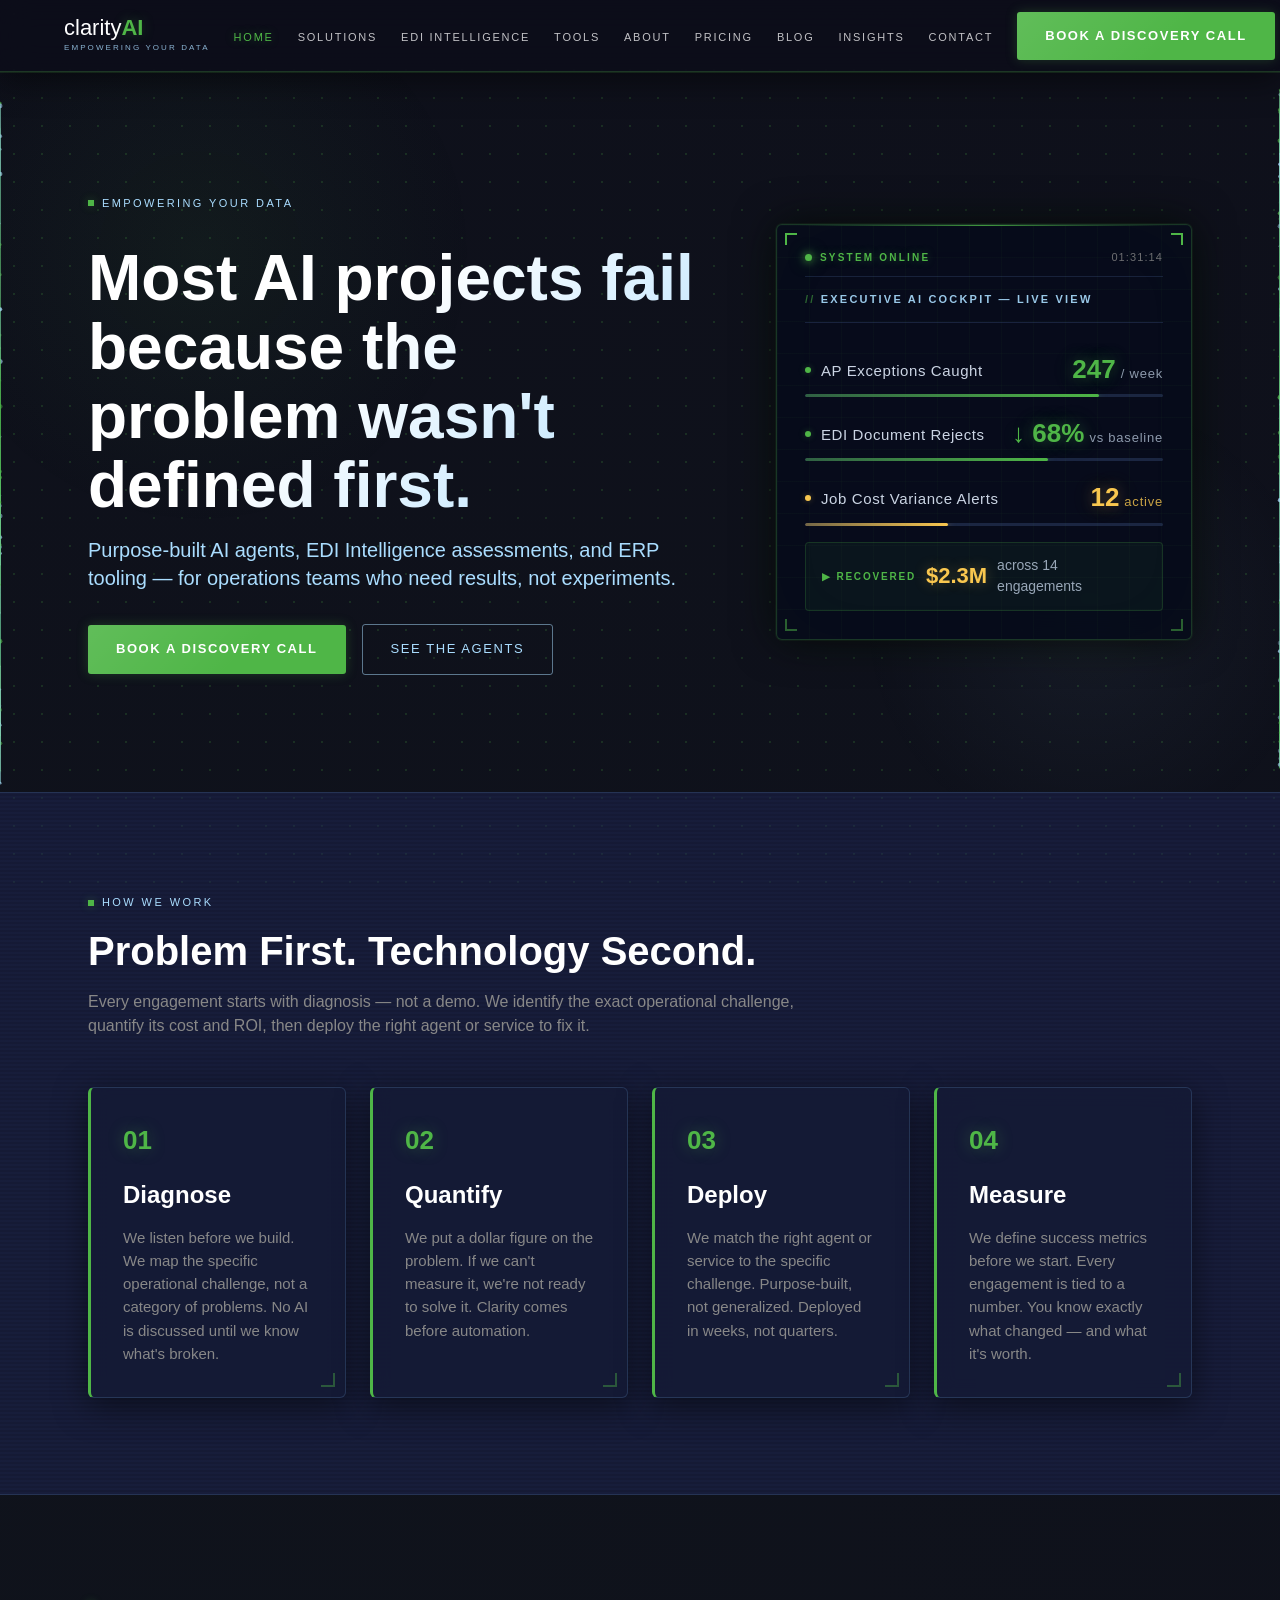
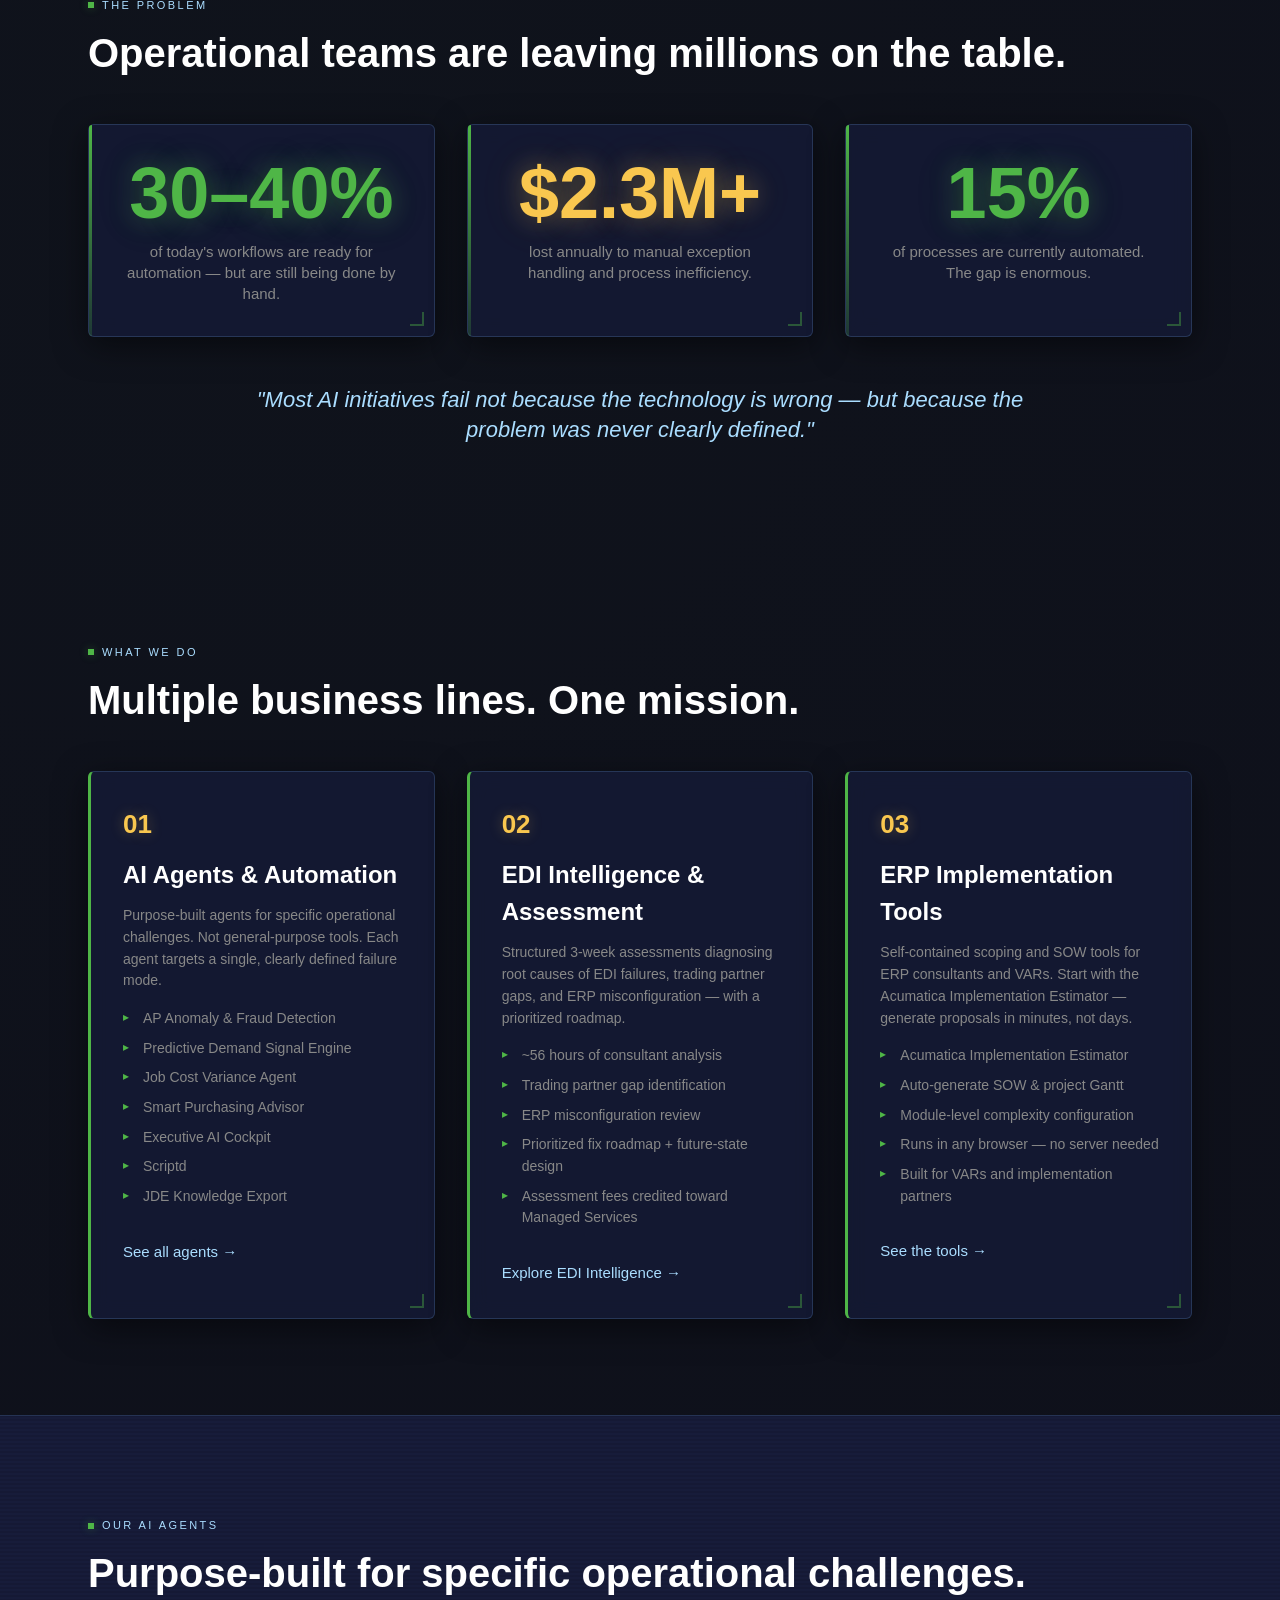
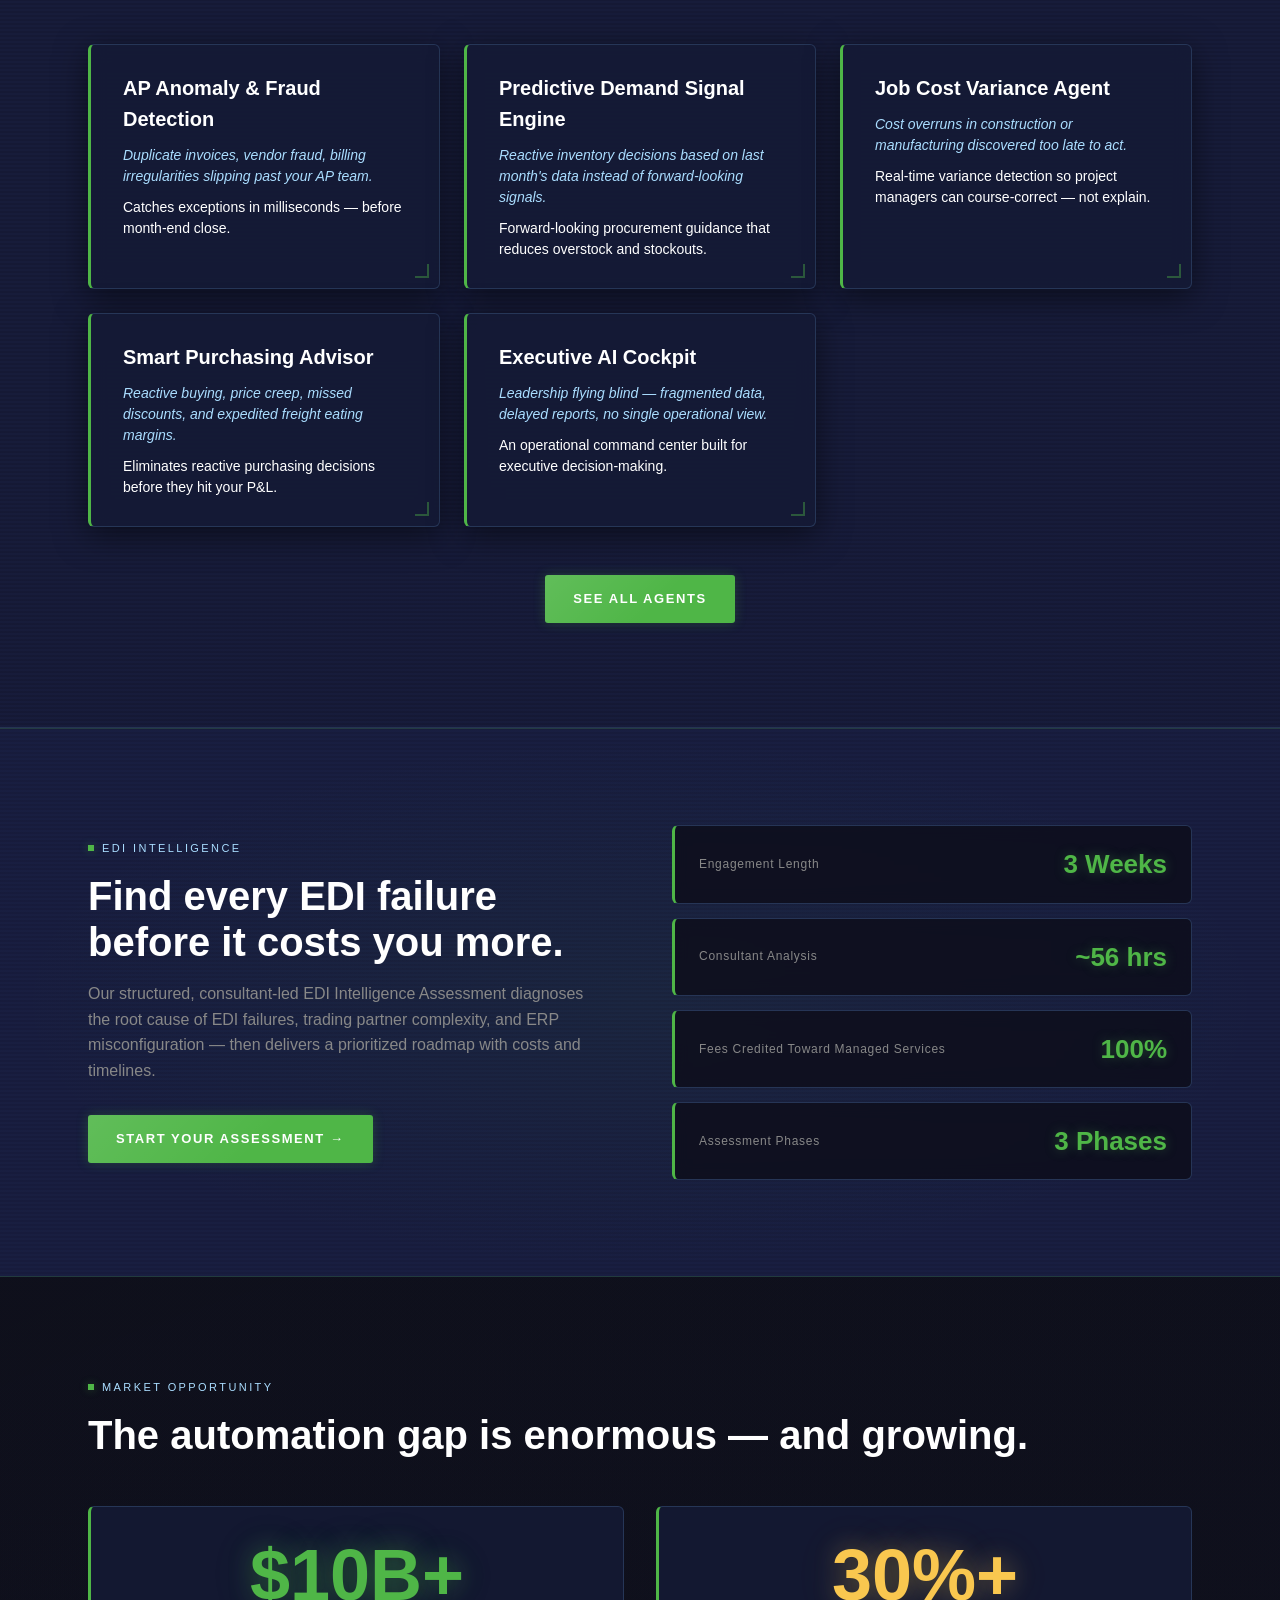
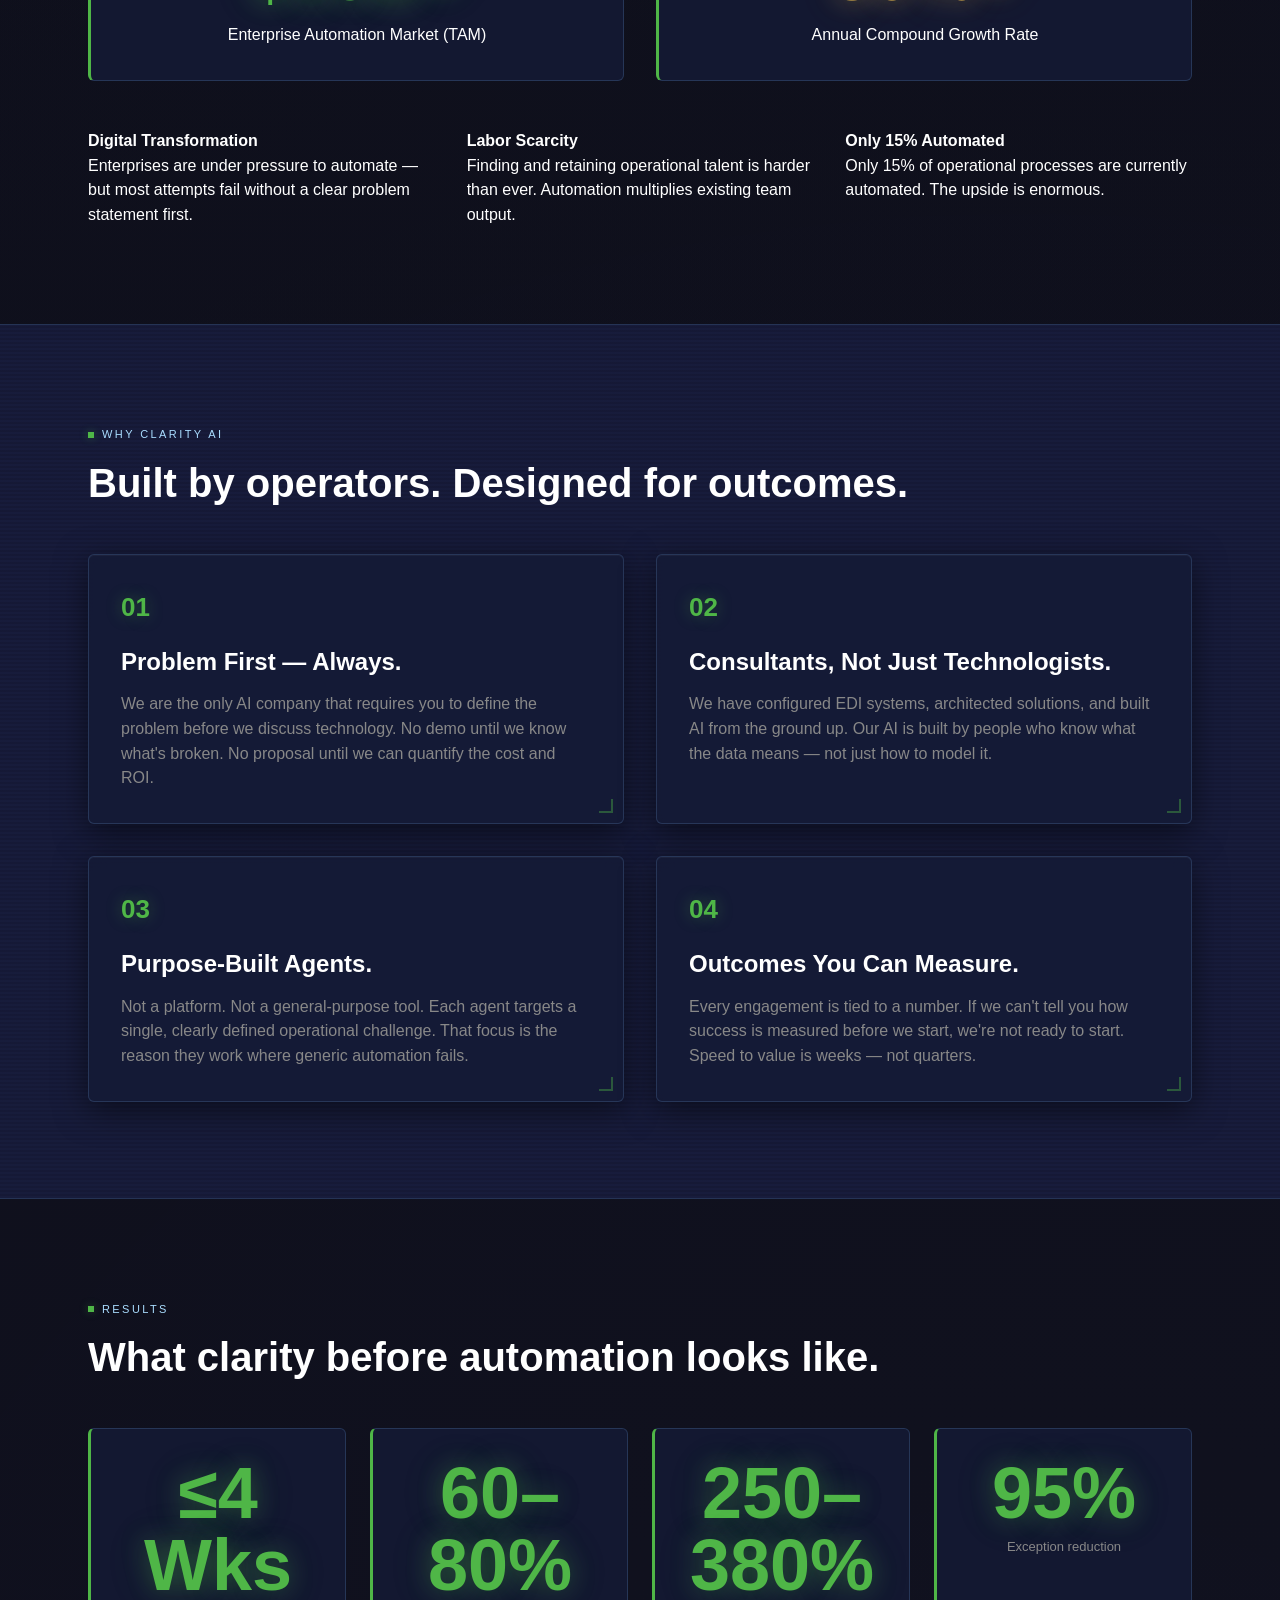
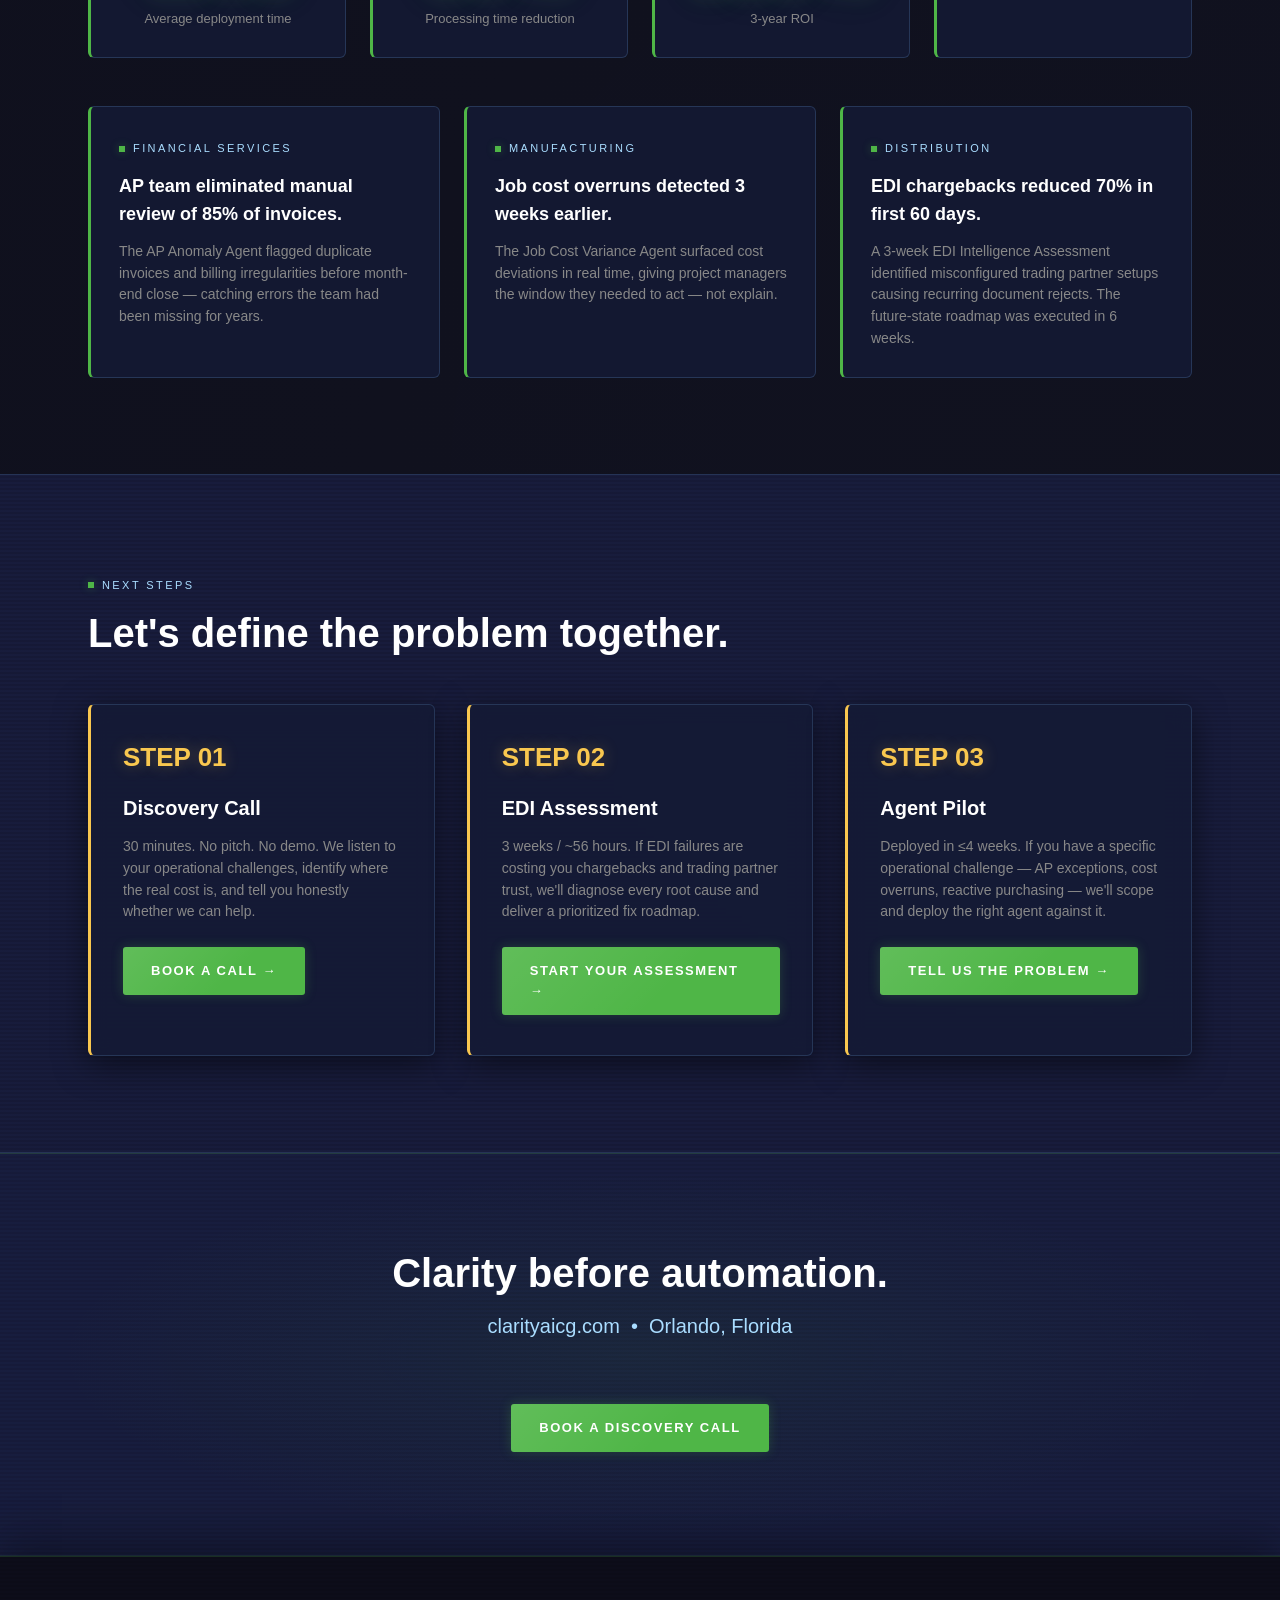
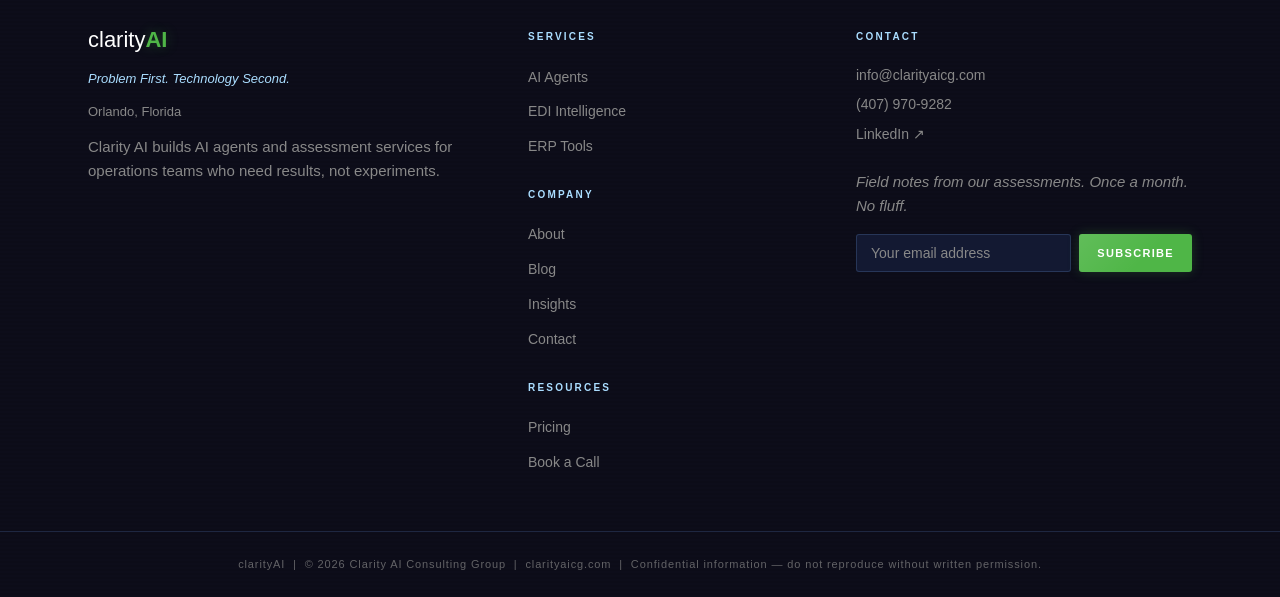
==== commit e0ae0ae6: "Add blog section and first post: AI implementation failures - Add blog.html — Blog index page with f" ====
--- a/index.html
+++ b/index.html
@@ -35,6 +35,7 @@
           <li><a href="tools.html">Tools</a></li>
           <li><a href="about.html">About</a></li>
           <li><a href="pricing.html">Pricing</a></li>
+          <li><a href="blog.html">Blog</a></li>
           <li><a href="insights.html">Insights</a></li>
           <li><a href="contact.html">Contact</a></li>
         </ul>
@@ -55,6 +56,7 @@
       <a href="tools.html">Tools</a>
       <a href="about.html">About</a>
       <a href="pricing.html">Pricing</a>
+      <a href="blog.html">Blog</a>
       <a href="insights.html">Insights</a>
       <a href="contact.html">Contact</a>
       <a href="contact.html" class="btn-primary">Book a Discovery Call</a>
@@ -488,6 +490,7 @@
         <h4 style="margin-top:28px;">Company</h4>
         <ul class="footer-links">
           <li><a href="about.html">About</a></li>
+          <li><a href="blog.html">Blog</a></li>
           <li><a href="insights.html">Insights</a></li>
           <li><a href="contact.html">Contact</a></li>
         </ul>
--- a/styles.css
+++ b/styles.css
@@ -1841,4 +1841,172 @@
 .color-blue { color: var(--blue); }
 .color-green { color: var(--green); }
 .color-amber { color: var(--amber); }
+
+/* ============================================================
+   BLOG POST ARTICLE
+   ============================================================ */
+
+/* Article hero — tighter, pull-quote feel */
+.post-hero {
+  padding: 80px 0 56px;
+  border-bottom: 1px solid rgba(79,182,71,0.15);
+  position: relative;
+  overflow: hidden;
+}
+.post-hero::before {
+  content: "";
+  position: absolute;
+  top: -60px; left: -80px;
+  width: 400px; height: 400px;
+  background: radial-gradient(circle, rgba(79,182,71,0.05) 0%, transparent 65%);
+  pointer-events: none;
+}
+.post-hero .container { position: relative; z-index: 1; }
+.post-hero h1 { font-size: 48px; line-height: 1.1; margin: 16px 0 20px; max-width: 880px; }
+.post-hero .post-deck {
+  font-size: 20px;
+  color: var(--blue);
+  line-height: 1.45;
+  max-width: 720px;
+  margin-bottom: 28px;
+}
+.post-meta {
+  display: flex;
+  align-items: center;
+  gap: 24px;
+  flex-wrap: wrap;
+  font-family: "Calibri", "Segoe UI", "Helvetica Neue", Arial, sans-serif;
+  font-size: 12px;
+  color: var(--gray);
+  letter-spacing: 0.06em;
+}
+.post-meta .post-date { color: var(--blue); }
+.post-meta .post-category {
+  background: rgba(79,182,71,0.12);
+  border: 1px solid rgba(79,182,71,0.3);
+  color: var(--green);
+  font-size: 10px;
+  font-weight: 700;
+  text-transform: uppercase;
+  letter-spacing: 0.14em;
+  padding: 4px 10px;
+  border-radius: 3px;
+}
+.post-read-time { color: var(--gray); }
+
+/* Article body */
+.post-body {
+  max-width: 760px;
+  margin: 0 auto;
+  padding: 64px 48px;
+}
+.post-body p {
+  font-size: 17px;
+  line-height: 1.7;
+  color: rgba(255,255,255,0.88);
+  margin-bottom: 24px;
+}
+.post-body h2 {
+  font-size: 24px;
+  font-weight: 700;
+  color: var(--white);
+  margin: 48px 0 16px;
+  padding-top: 8px;
+  border-top: 1px solid rgba(79,182,71,0.2);
+}
+.post-body hr {
+  border: none;
+  border-top: 1px solid rgba(42,58,92,0.8);
+  margin: 40px 0;
+}
+.post-body .post-intro {
+  font-size: 19px;
+  font-weight: 400;
+  color: var(--blue);
+  line-height: 1.55;
+  margin-bottom: 32px;
+  padding-bottom: 32px;
+  border-bottom: 1px solid rgba(42,58,92,0.6);
+}
+.post-body ul {
+  margin: 0 0 24px 0;
+  padding: 0;
+  list-style: none;
+}
+.post-body ul li {
+  position: relative;
+  padding-left: 24px;
+  font-size: 17px;
+  line-height: 1.65;
+  color: rgba(255,255,255,0.88);
+  margin-bottom: 12px;
+}
+.post-body ul li::before {
+  content: "";
+  position: absolute;
+  left: 0;
+  top: 10px;
+  width: 6px;
+  height: 6px;
+  background: var(--green);
+  box-shadow: 0 0 8px var(--green-glow);
+  border-radius: 50%;
+}
+.post-body strong {
+  color: var(--white);
+  font-weight: 700;
+}
+
+/* Pull stat / callout box */
+.post-callout {
+  background: rgba(20,27,54,0.8);
+  border: 1px solid rgba(79,182,71,0.25);
+  border-left: 3px solid var(--green);
+  border-radius: 4px;
+  padding: 24px 28px;
+  margin: 32px 0;
+}
+.post-callout p {
+  font-size: 18px;
+  font-style: italic;
+  color: var(--blue);
+  margin: 0;
+  line-height: 1.5;
+}
+
+/* CTA strip at end of post */
+.post-cta {
+  background: rgba(20,27,54,0.6);
+  border: 1px solid rgba(42,58,92,0.8);
+  border-top: 2px solid var(--green);
+  border-radius: 4px;
+  padding: 40px;
+  margin-top: 56px;
+  text-align: center;
+}
+.post-cta h3 { font-size: 22px; margin-bottom: 12px; }
+.post-cta p { font-size: 16px; color: var(--gray); margin-bottom: 24px; }
+
+/* Back-to-blog breadcrumb */
+.post-breadcrumb {
+  font-family: "Calibri", "Segoe UI", "Helvetica Neue", Arial, sans-serif;
+  font-size: 12px;
+  text-transform: uppercase;
+  letter-spacing: 0.14em;
+  color: var(--gray);
+  margin-bottom: 16px;
+}
+.post-breadcrumb a {
+  color: var(--blue);
+  text-decoration: none;
+  transition: color 150ms;
+}
+.post-breadcrumb a:hover { color: var(--white); }
+
+@media (max-width: 768px) {
+  .post-hero h1 { font-size: 34px; }
+  .post-body { padding: 40px 24px; }
+  .post-body h2 { font-size: 21px; }
+  .post-body p, .post-body ul li { font-size: 16px; }
+}
 .color-gray { color: var(--gray); }
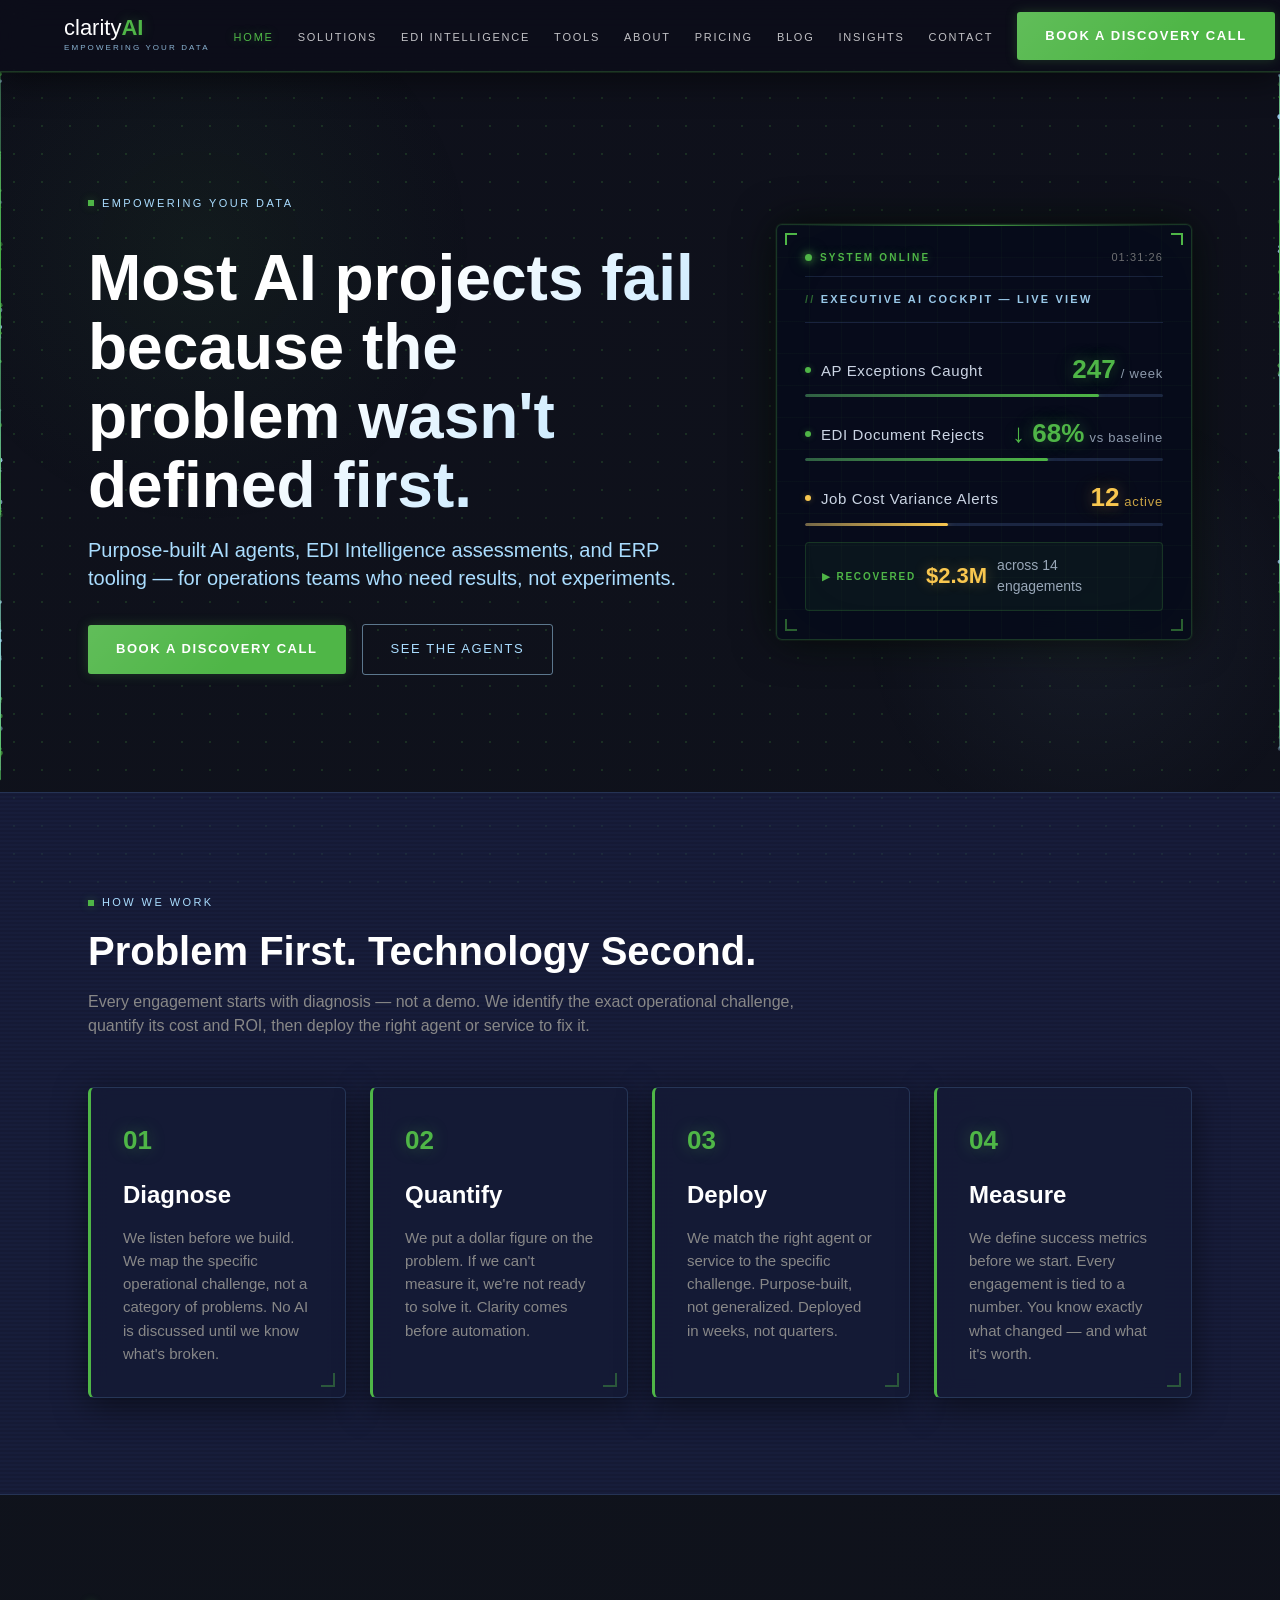
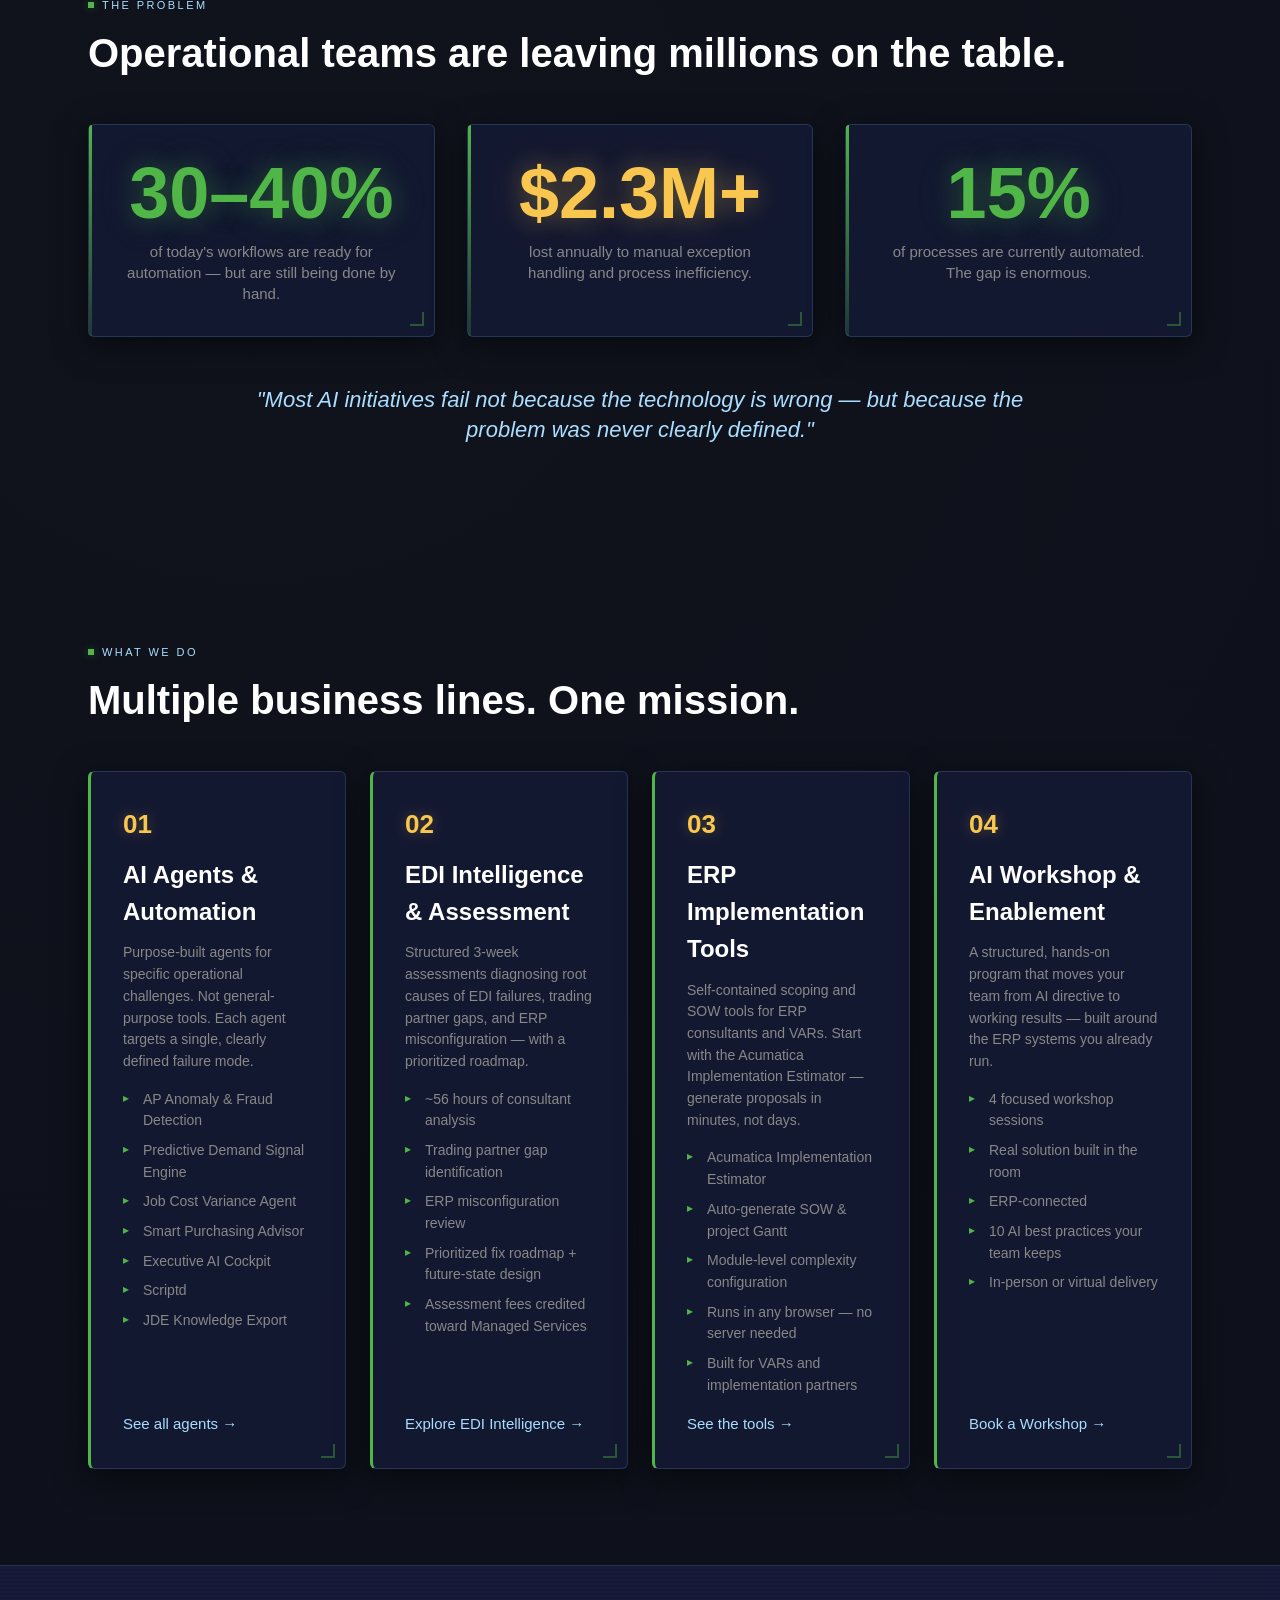
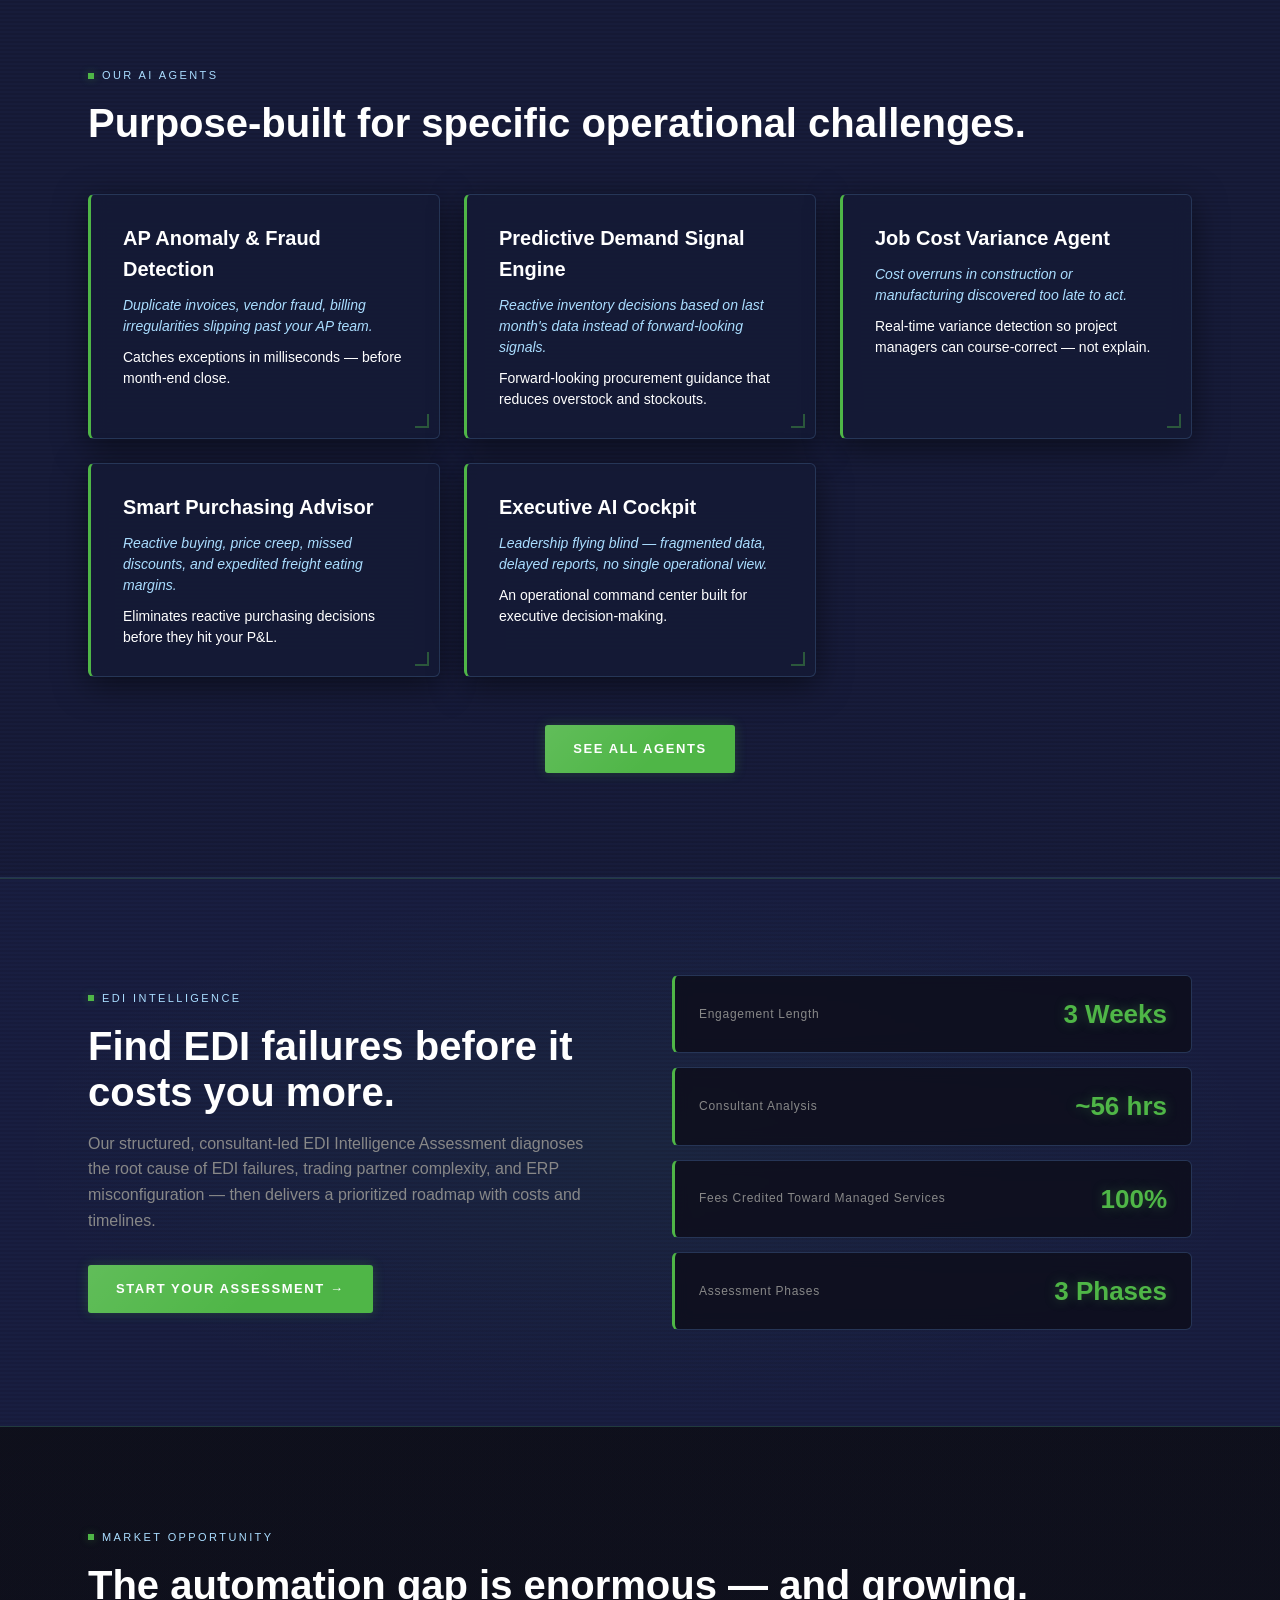
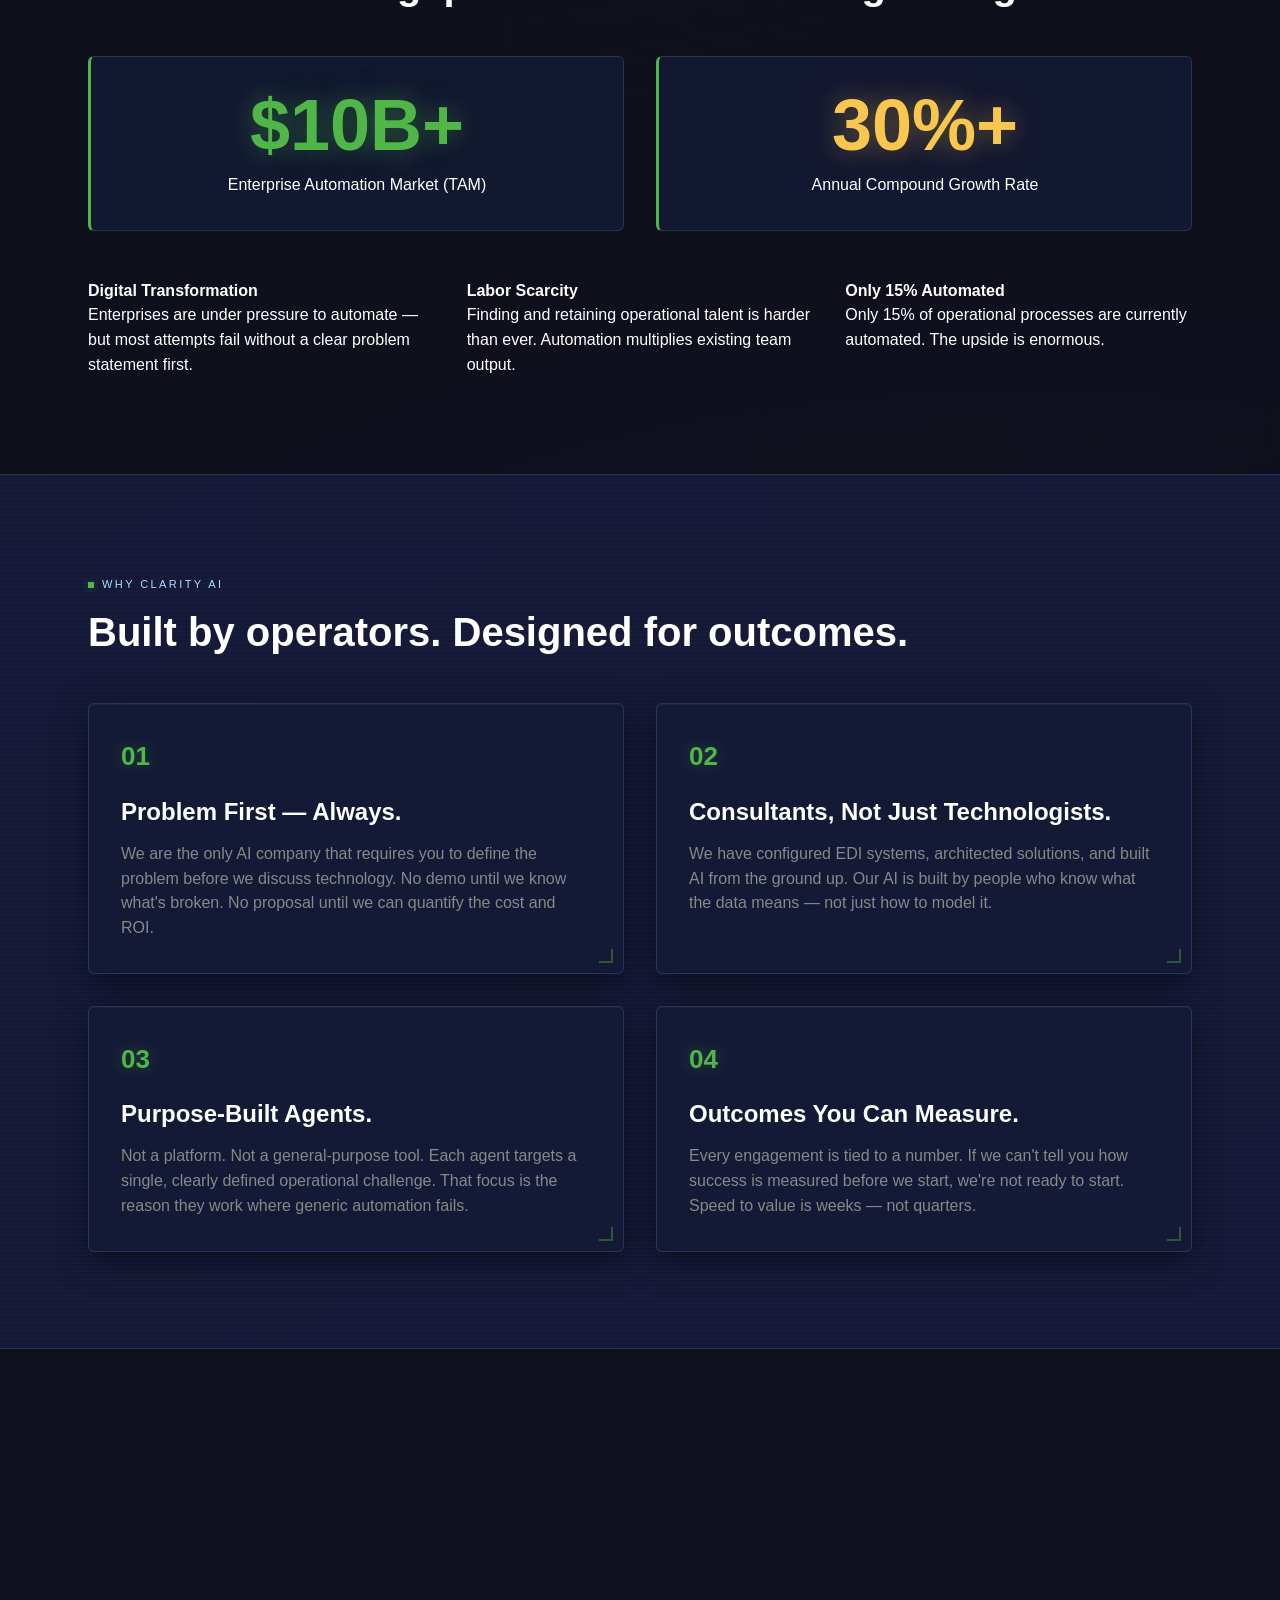
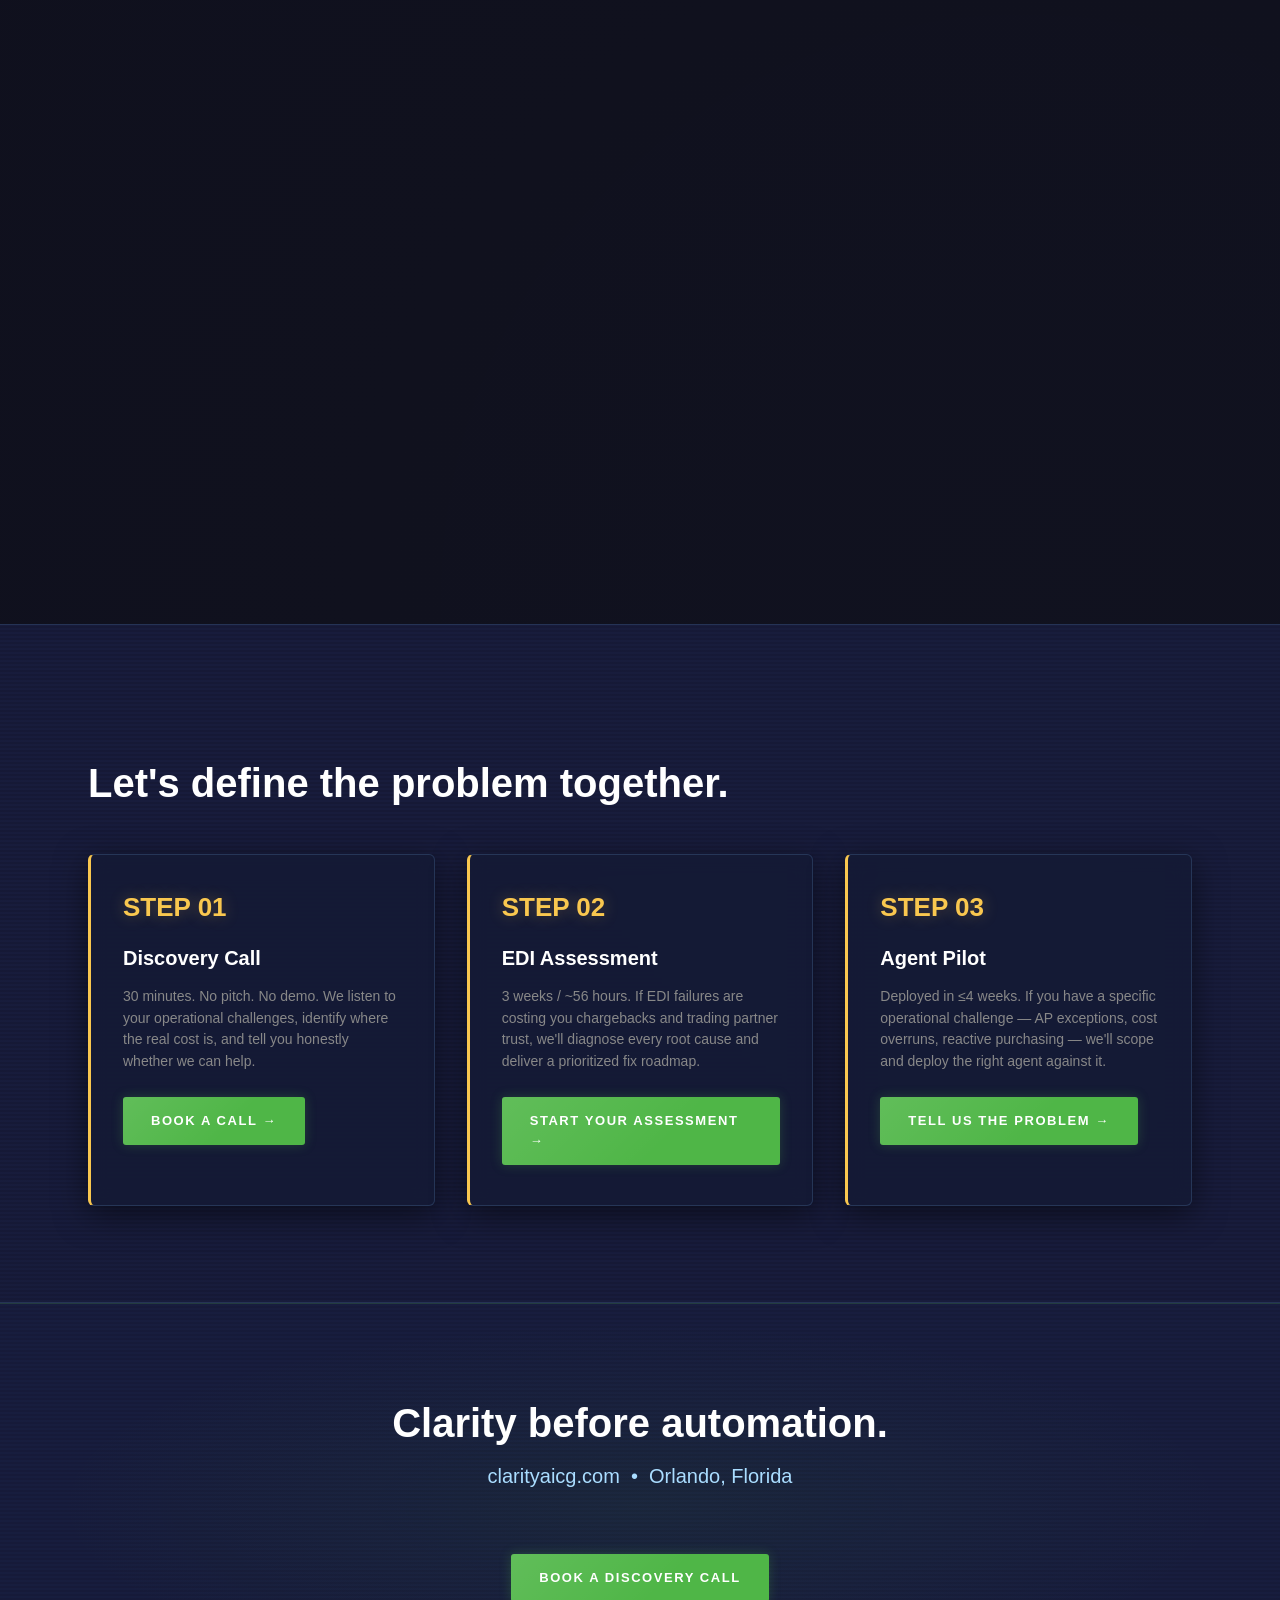
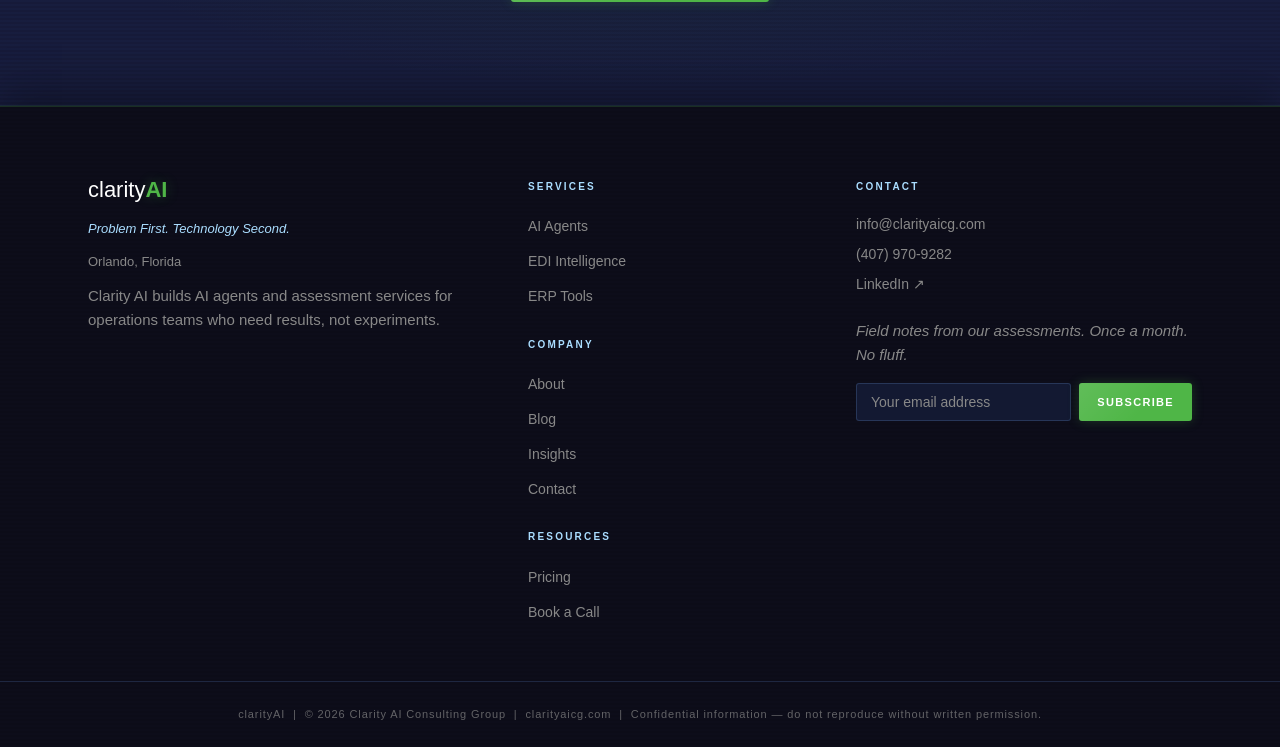
==== commit 691e0ecd: "Add AI Workshop business line box and homepage copy updates - Added 4th box to "What We Do" section " ====
--- a/index.html
+++ b/index.html
@@ -208,7 +208,7 @@
       <div class="container">
         <span class="eyebrow fade-up">What We Do</span>
         <h2 id="what-heading" class="fade-up">Multiple business lines. One mission.</h2>
-        <div class="grid-3 mt-48">
+        <div class="grid-4 mt-48">
           <div class="biz-card fade-up">
             <span class="section-num">01</span>
             <h3>AI Agents &amp; Automation</h3>
@@ -250,6 +250,19 @@
             </ul>
             <a href="tools.html" class="accent-link mt-16">See the tools →</a>
           </div>
+          <div class="biz-card fade-up">
+            <span class="section-num">04</span>
+            <h3>AI Workshop &amp; Enablement</h3>
+            <p class="mt-12" style="font-size:14px;color:#888888;">A structured, hands-on program that moves your team from AI directive to working results — built around the ERP systems you already run.</p>
+            <ul>
+              <li>4 focused workshop sessions</li>
+              <li>Real solution built in the room</li>
+              <li>ERP-connected</li>
+              <li>10 AI best practices your team keeps</li>
+              <li>In-person or virtual delivery</li>
+            </ul>
+            <a href="contact.html" class="accent-link mt-16">Book a Workshop →</a>
+          </div>
         </div>
       </div>
     </section>
@@ -297,7 +310,7 @@
       <div class="edi-band-inner">
         <div>
           <span class="eyebrow fade-up">EDI Intelligence</span>
-          <h2 id="edi-heading" class="fade-up">Find every EDI failure before it costs you more.</h2>
+          <h2 id="edi-heading" class="fade-up">Find EDI failures before it costs you more.</h2>
           <p class="fade-up mt-16" style="color:#888888; line-height:1.6; max-width:520px;">Our structured, consultant-led EDI Intelligence Assessment diagnoses the root cause of EDI failures, trading partner complexity, and ERP misconfiguration — then delivers a prioritized roadmap with costs and timelines.</p>
           <a href="edi-intelligence.html" class="btn-primary mt-32" style="display:inline-block;">Start Your Assessment →</a>
         </div>
--- a/styles.css
+++ b/styles.css
@@ -1054,6 +1054,11 @@
   padding: 32px;
   box-shadow: 0 8px 32px rgba(0,0,0,0.5);
   transition: transform 220ms, border-color 220ms, box-shadow 220ms;
+  display: flex;
+  flex-direction: column;
+}
+.biz-card .accent-link {
+  margin-top: auto;
 }
 .biz-card:hover {
   transform: translateY(-3px);
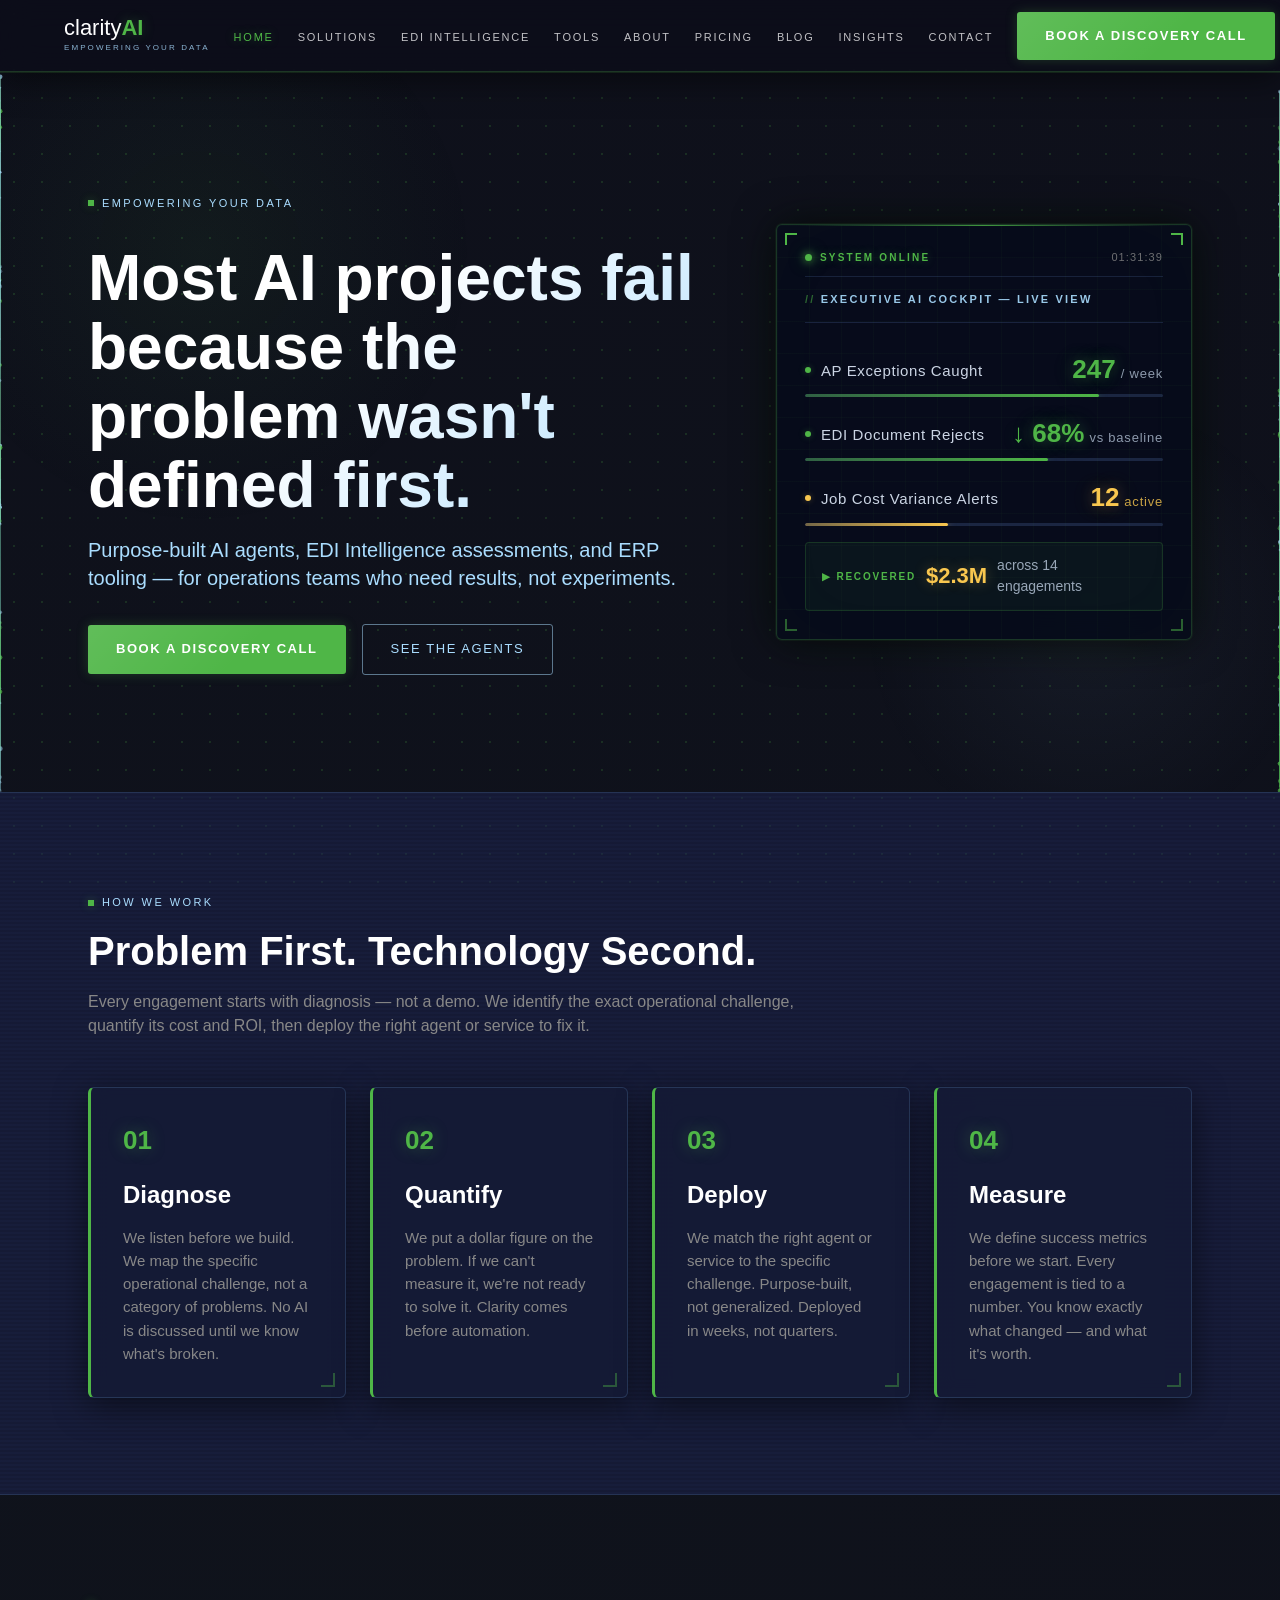
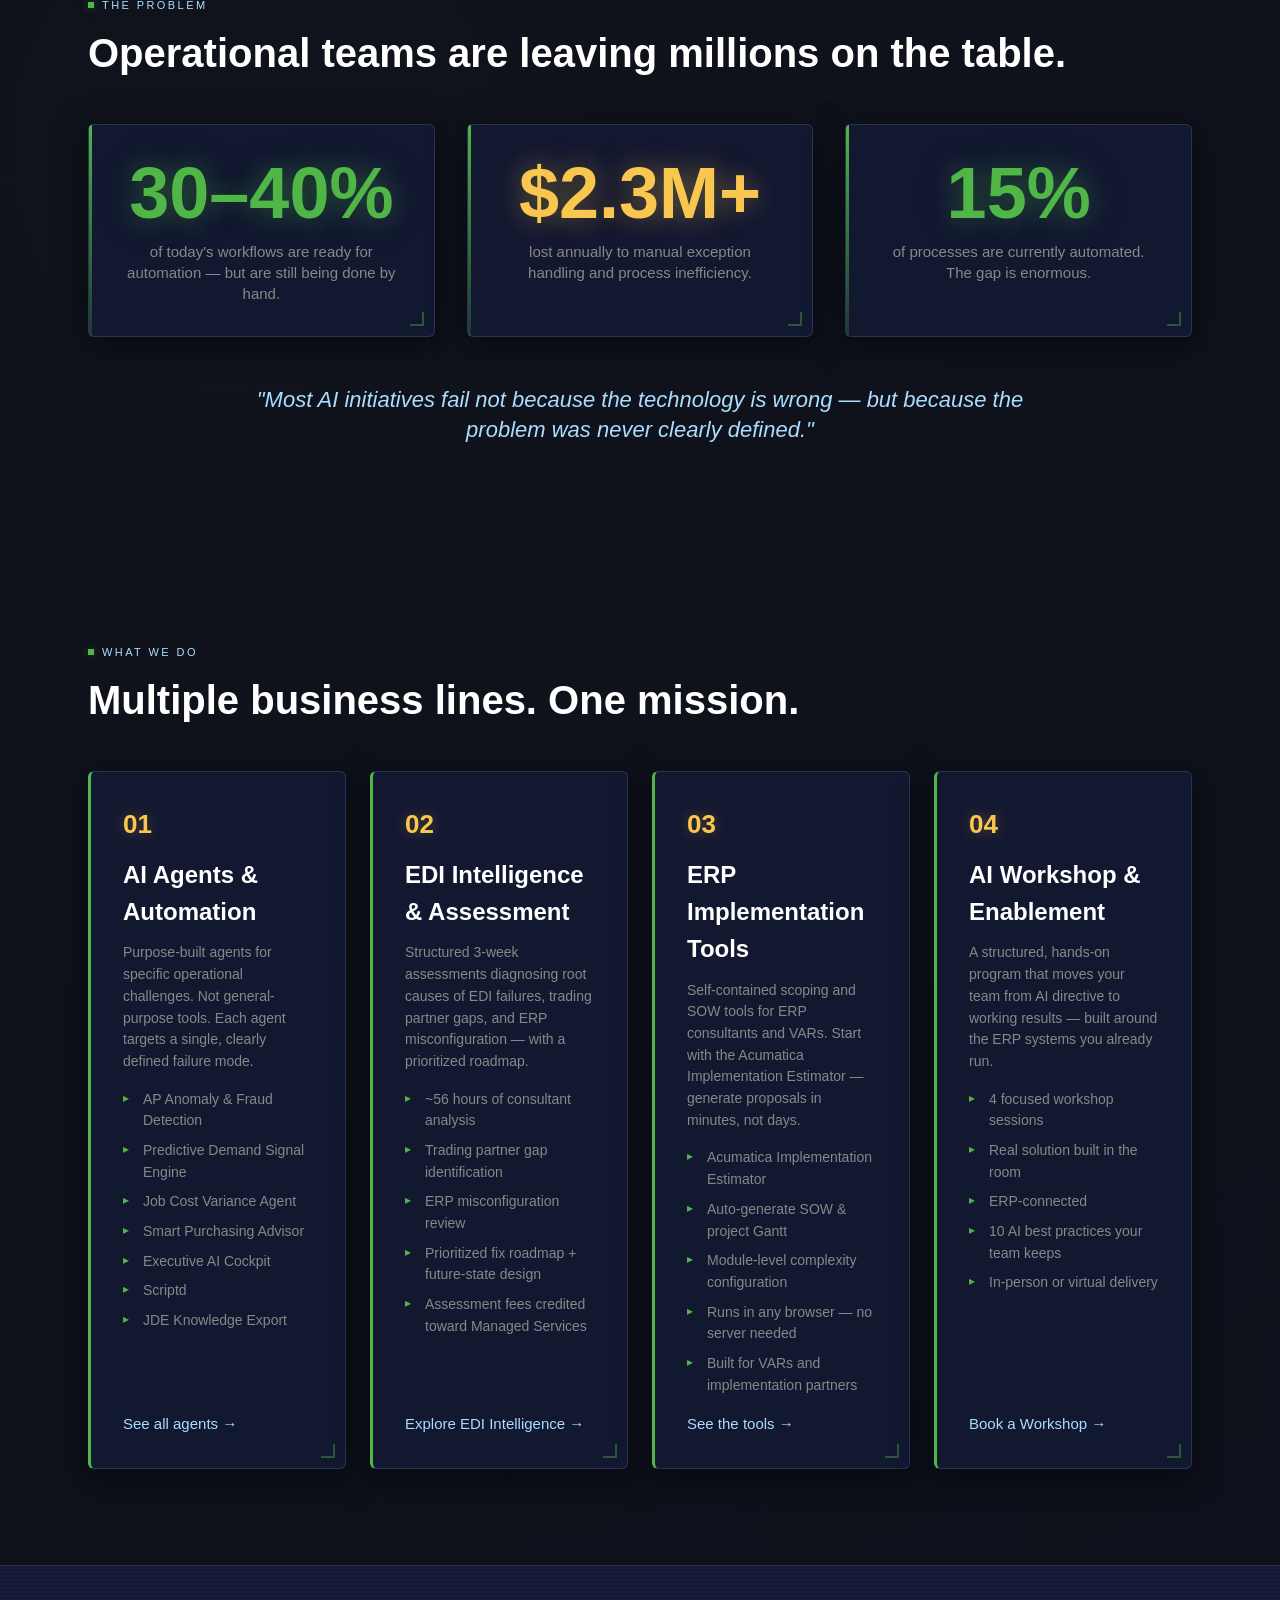
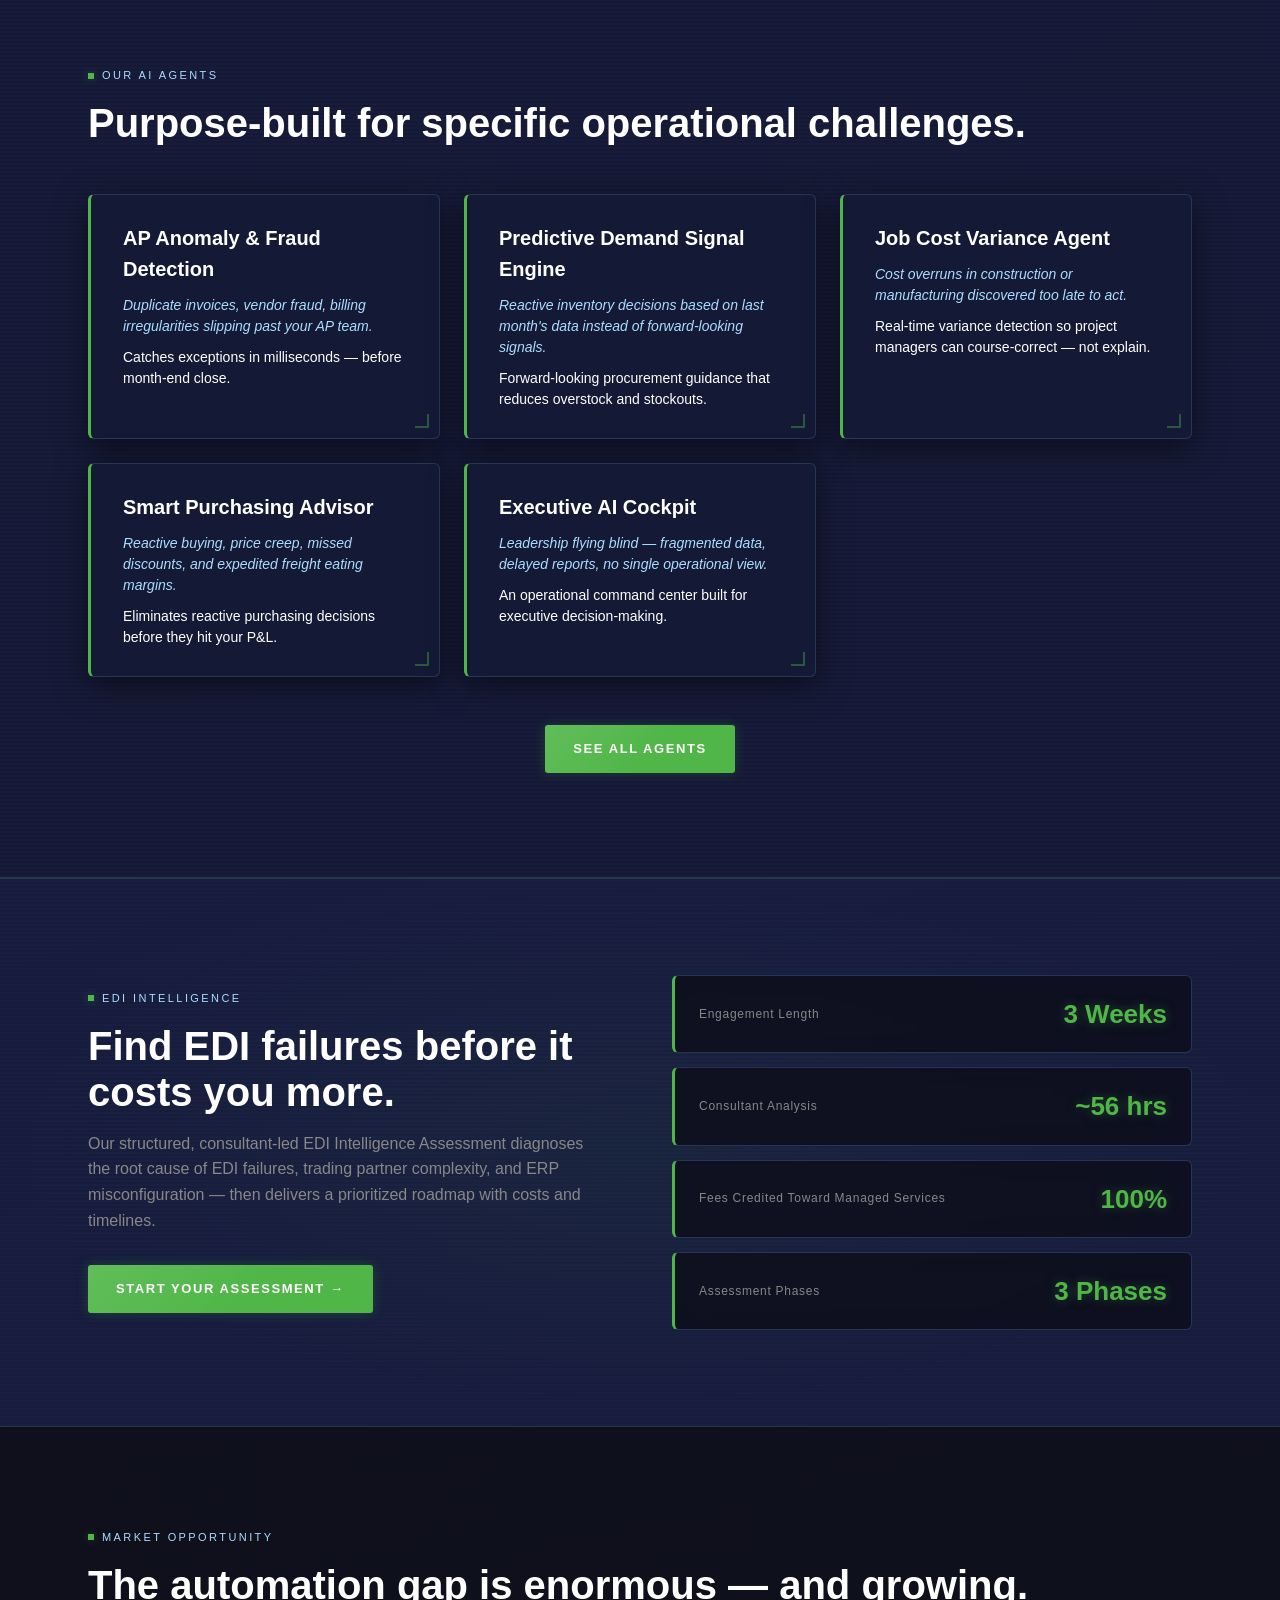
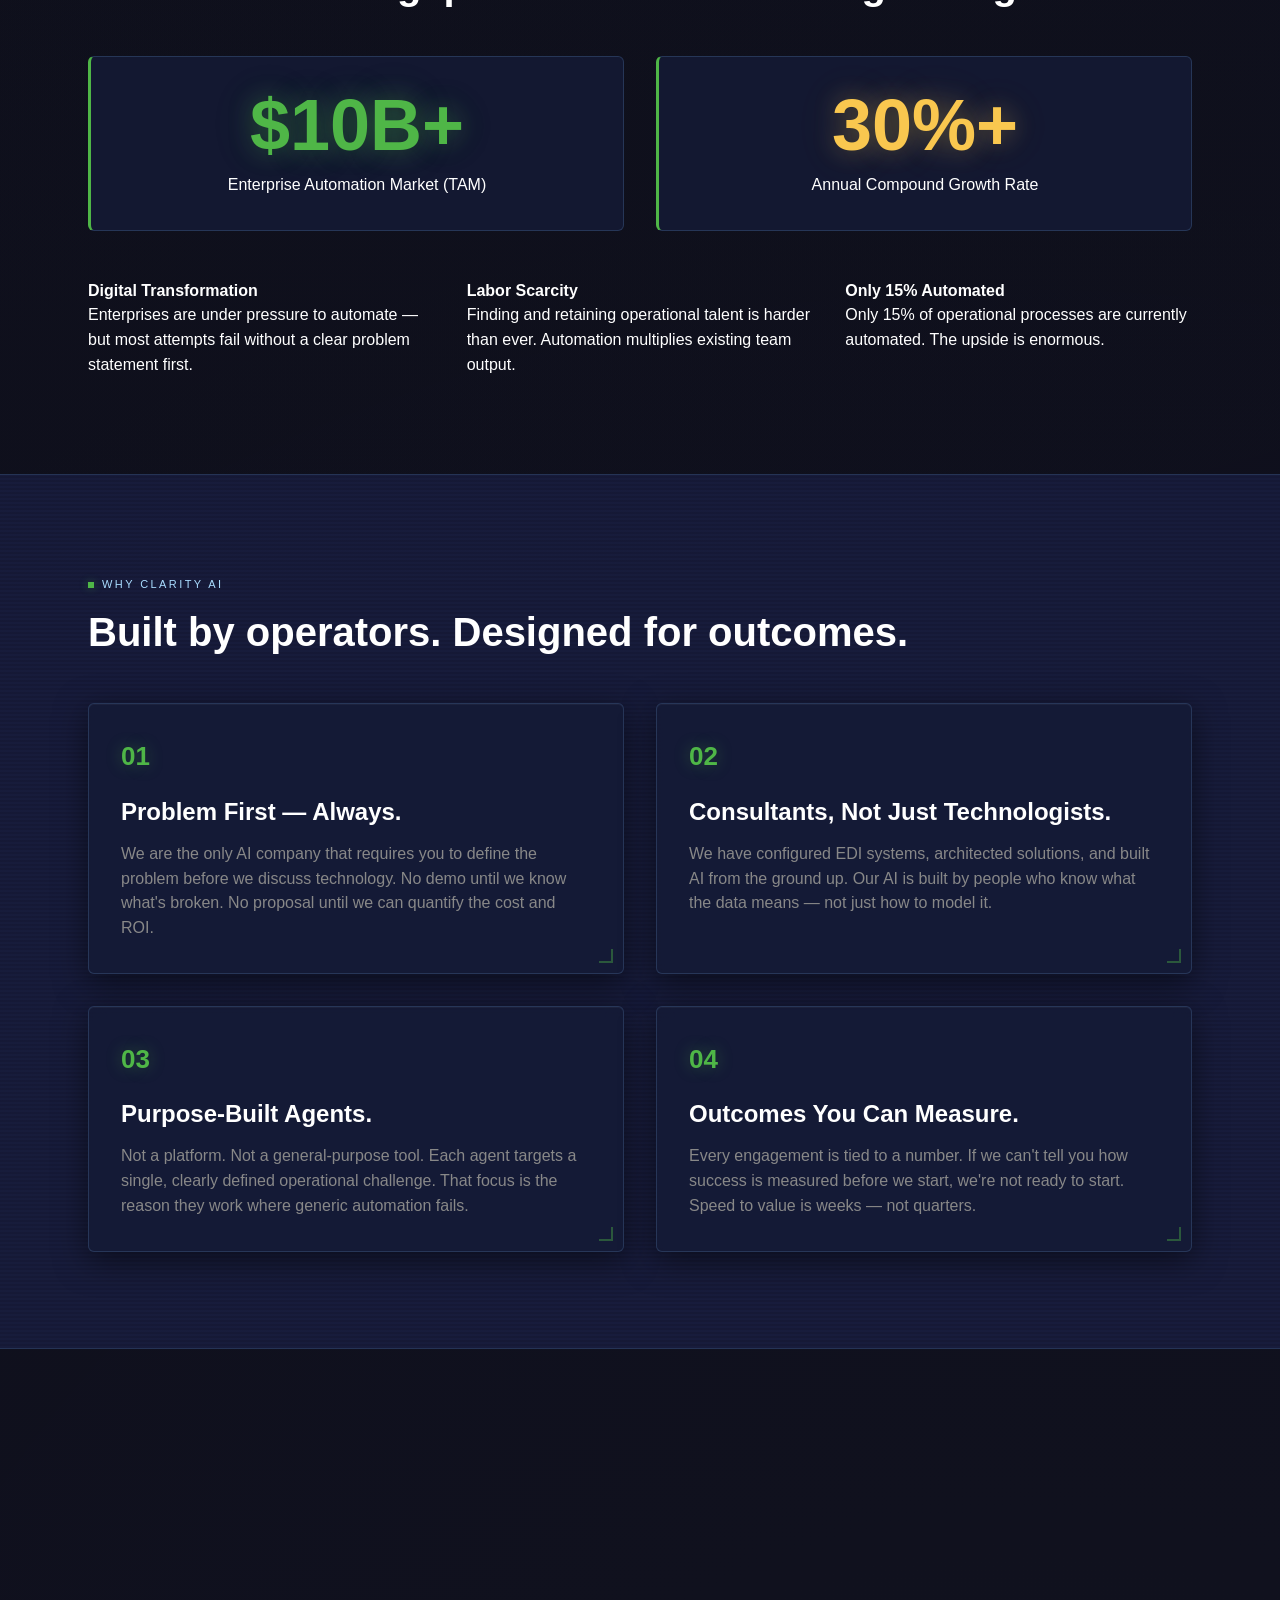
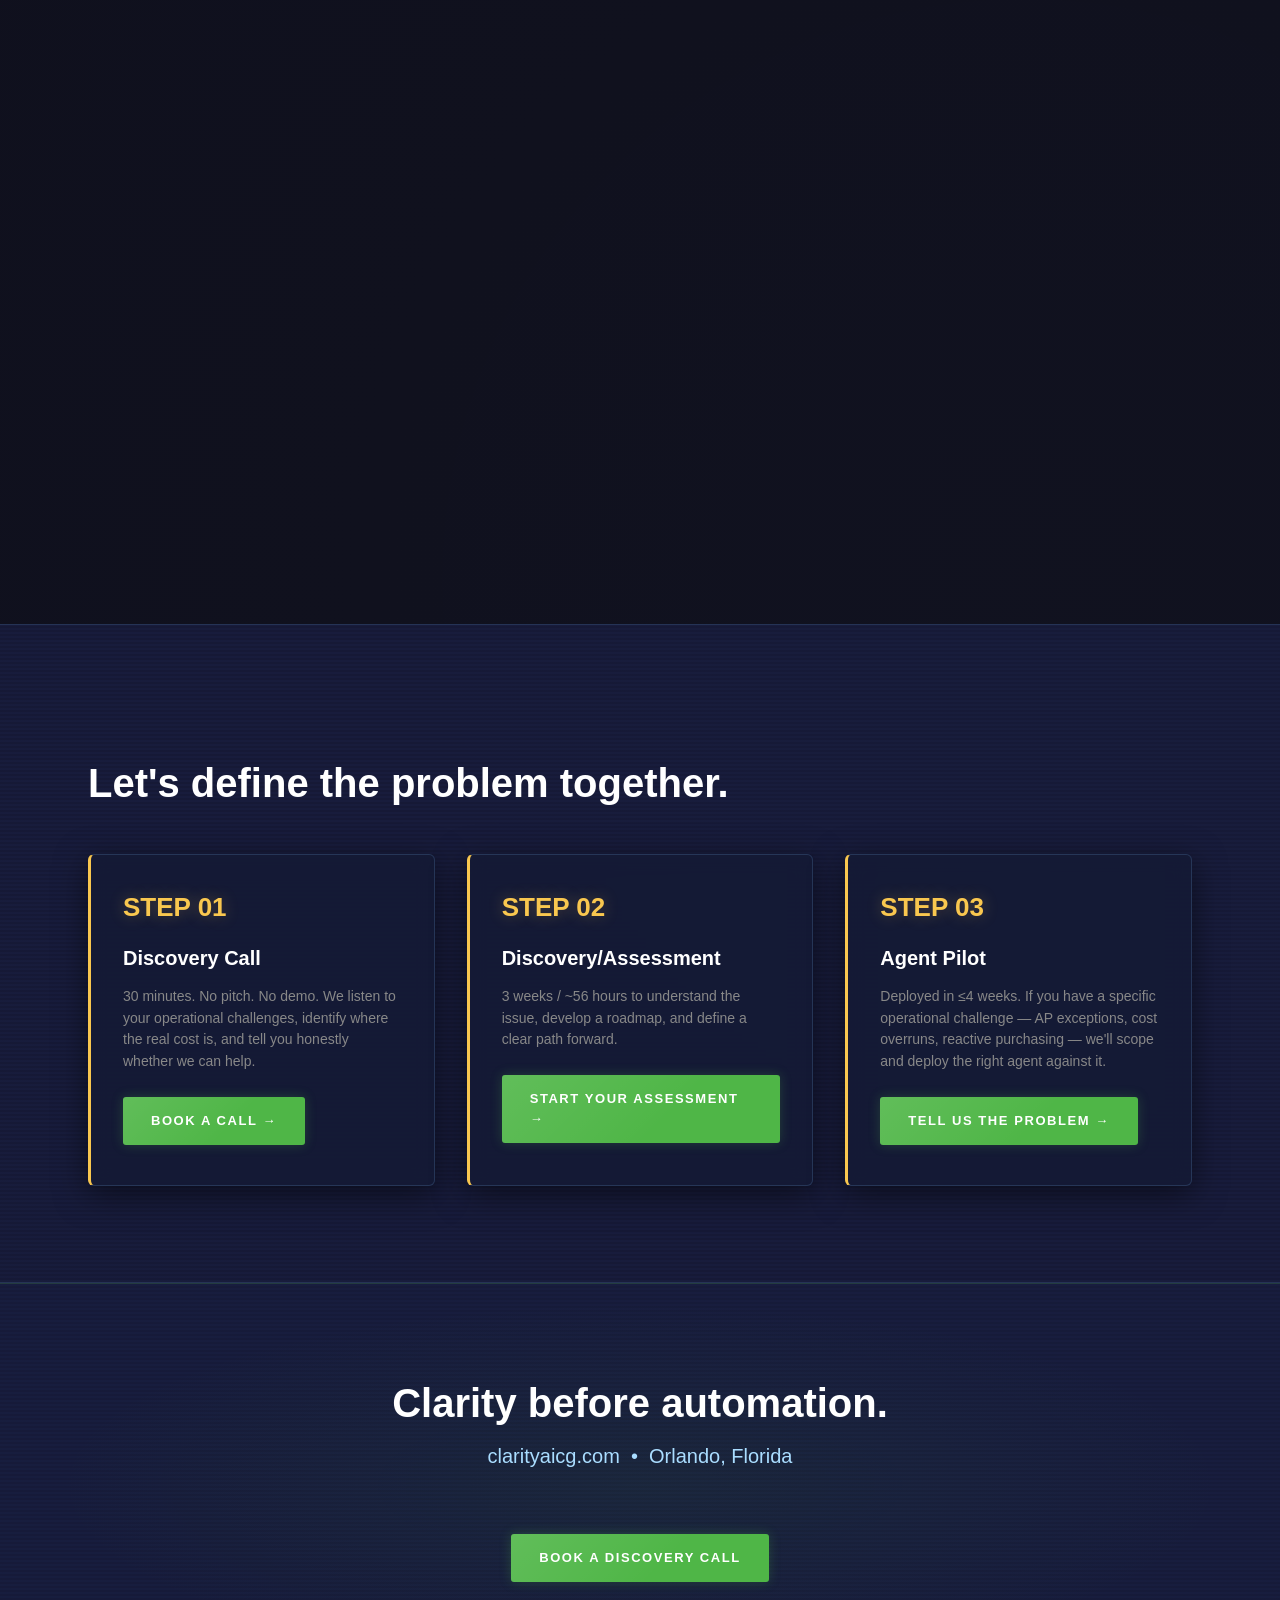
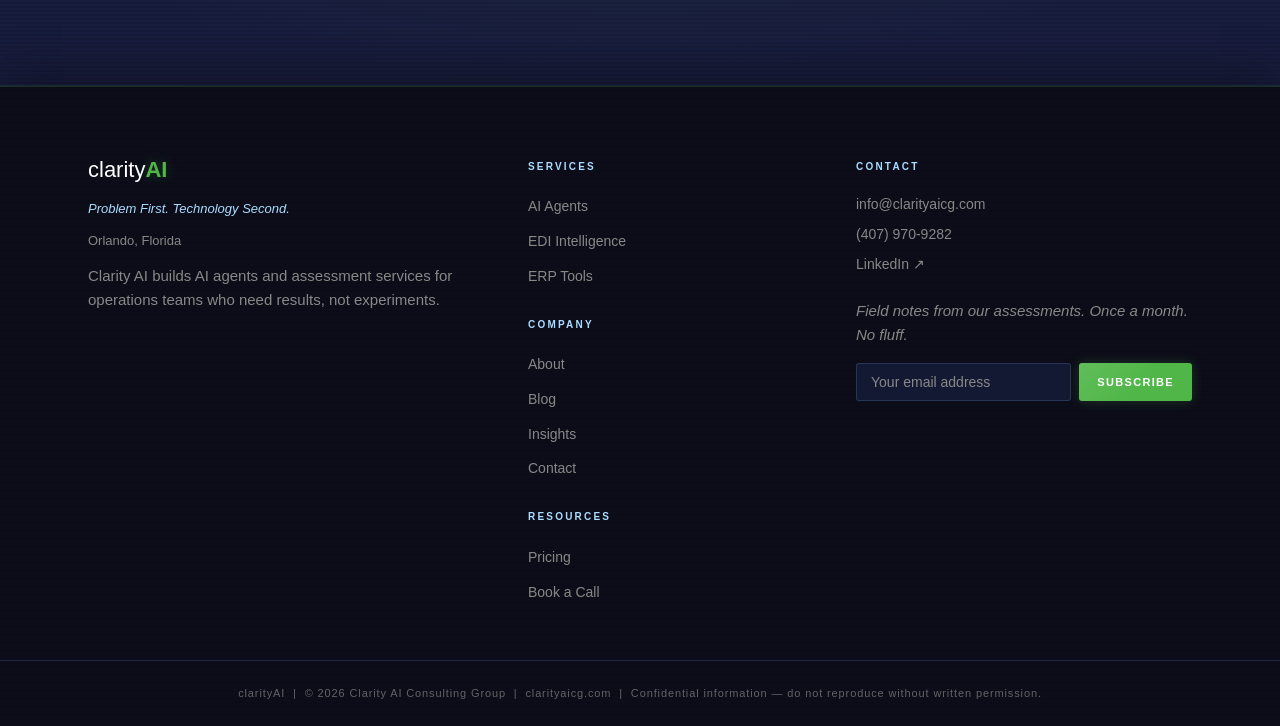
==== commit b456f475: "Update Next Steps Step 02 heading and description Renamed EDI Assessment to Discovery/Assessment and" ====
--- a/index.html
+++ b/index.html
@@ -454,8 +454,8 @@
           </div>
           <div class="next-step-card fade-up">
             <span class="step-badge amber">STEP 02</span>
-            <h3>EDI Assessment</h3>
-            <p>3 weeks / ~56 hours. If EDI failures are costing you chargebacks and trading partner trust, we'll diagnose every root cause and deliver a prioritized fix roadmap.</p>
+            <h3>Discovery/Assessment</h3>
+            <p>3 weeks / ~56 hours to understand the issue, develop a roadmap, and define a clear path forward.</p>
             <a href="edi-intelligence.html" class="btn-primary">Start Your Assessment →</a>
           </div>
           <div class="next-step-card fade-up">
--- a/styles.css
+++ b/styles.css
@@ -1071,6 +1071,7 @@
   display: flex;
   flex-direction: column;
   gap: 8px;
+  flex: 1;
 }
 .biz-card ul li {
   font-size: 14px;
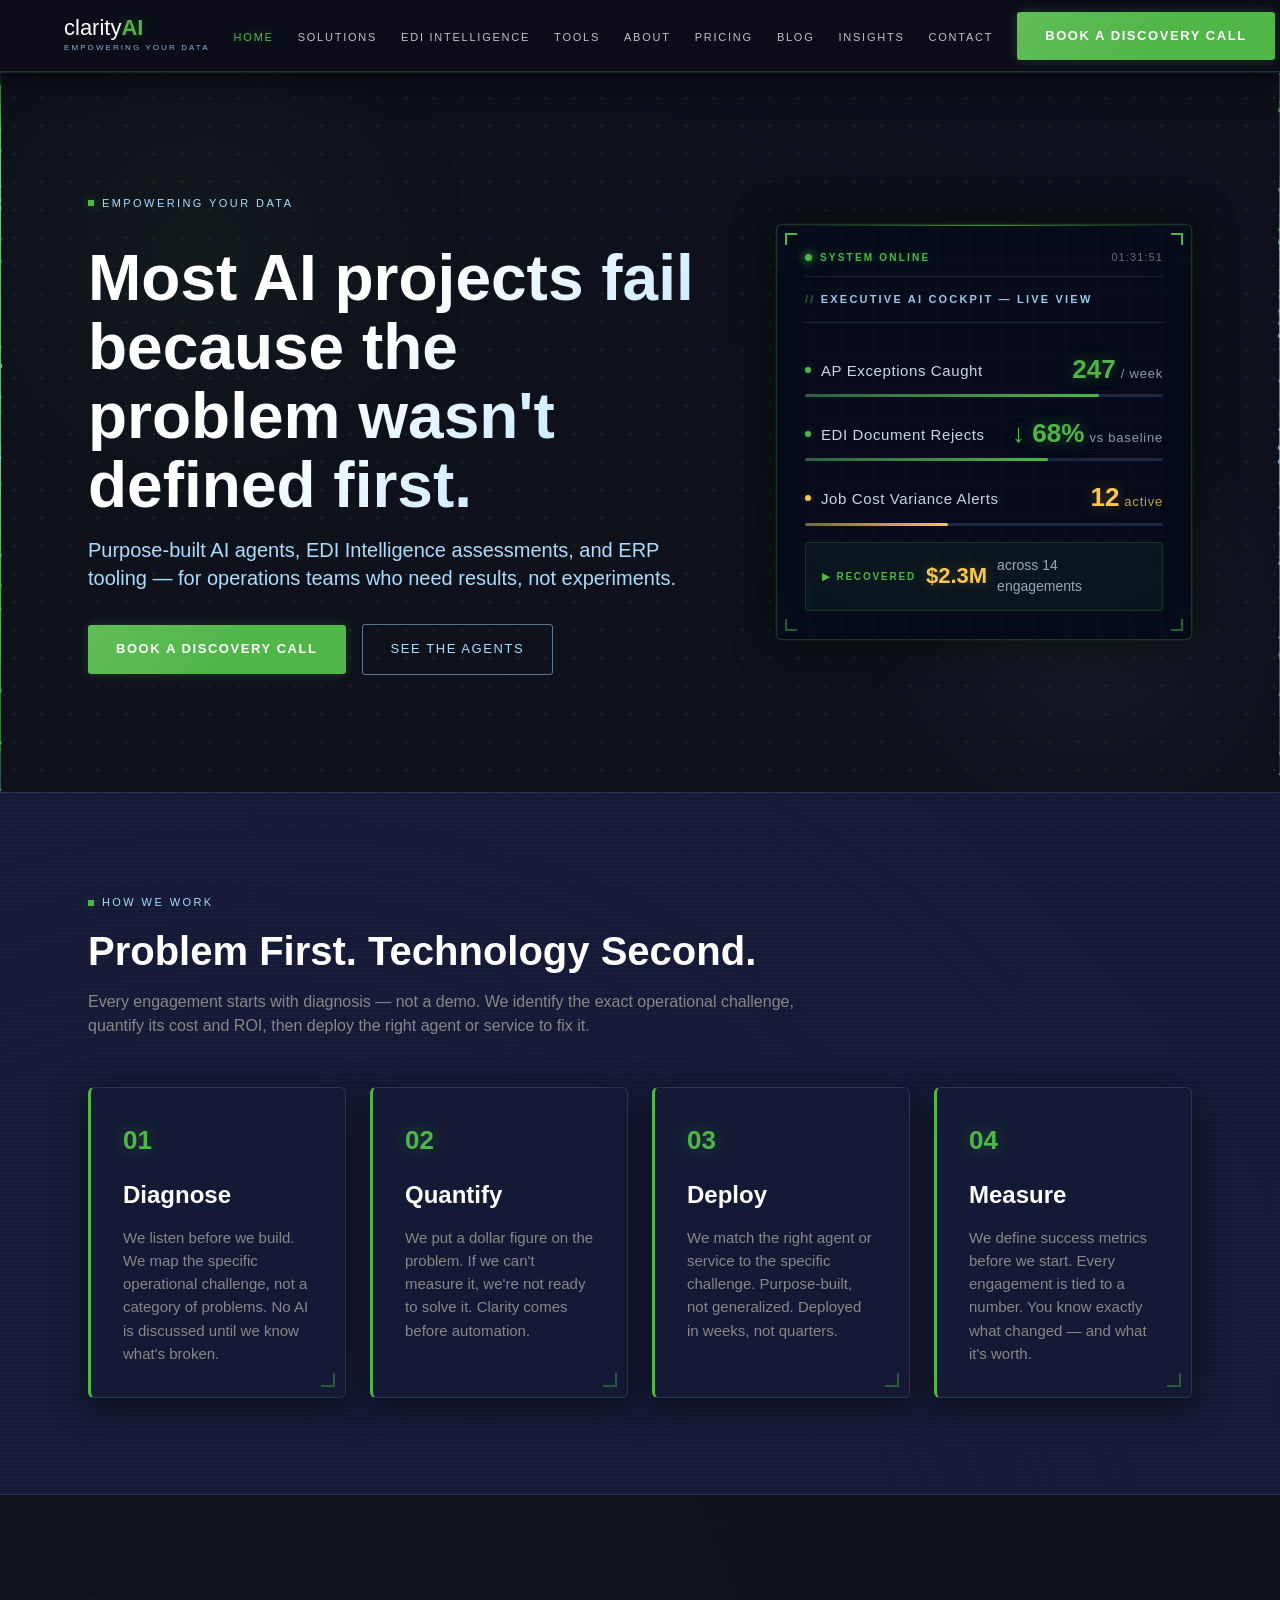
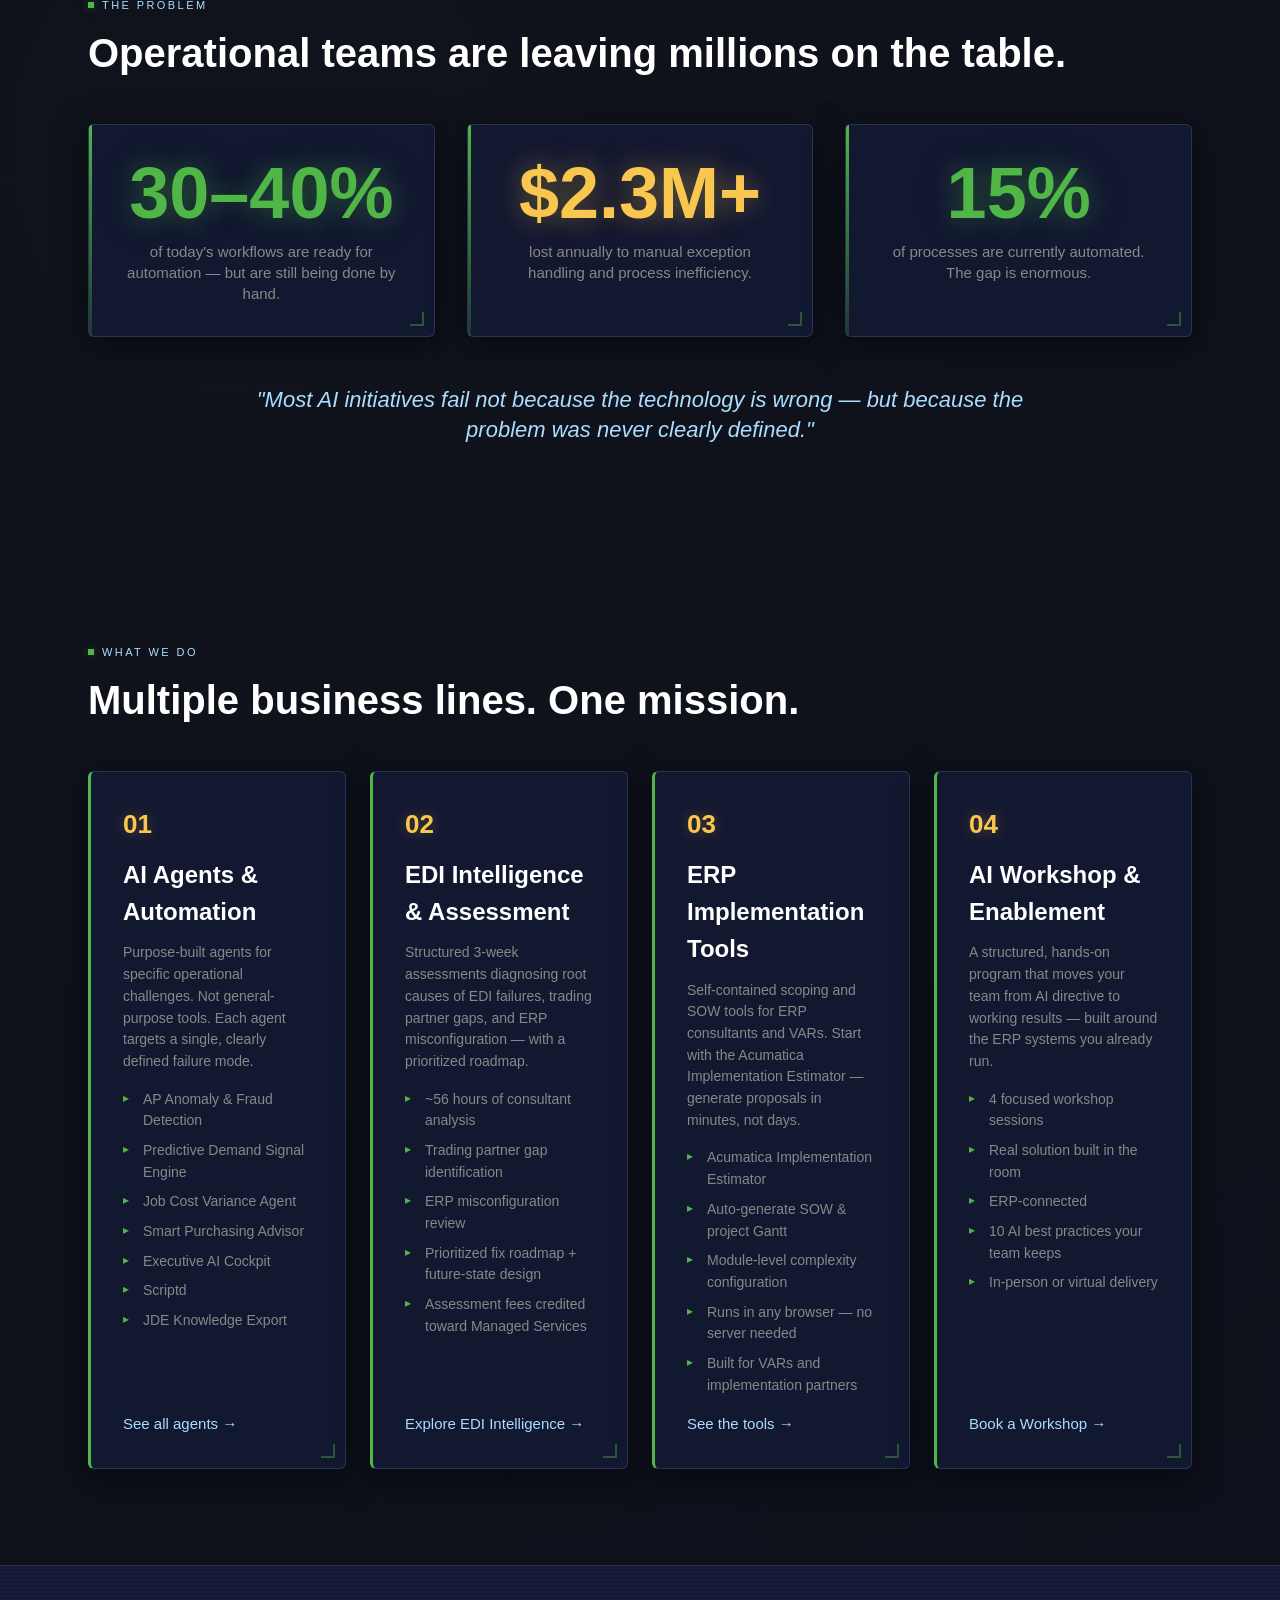
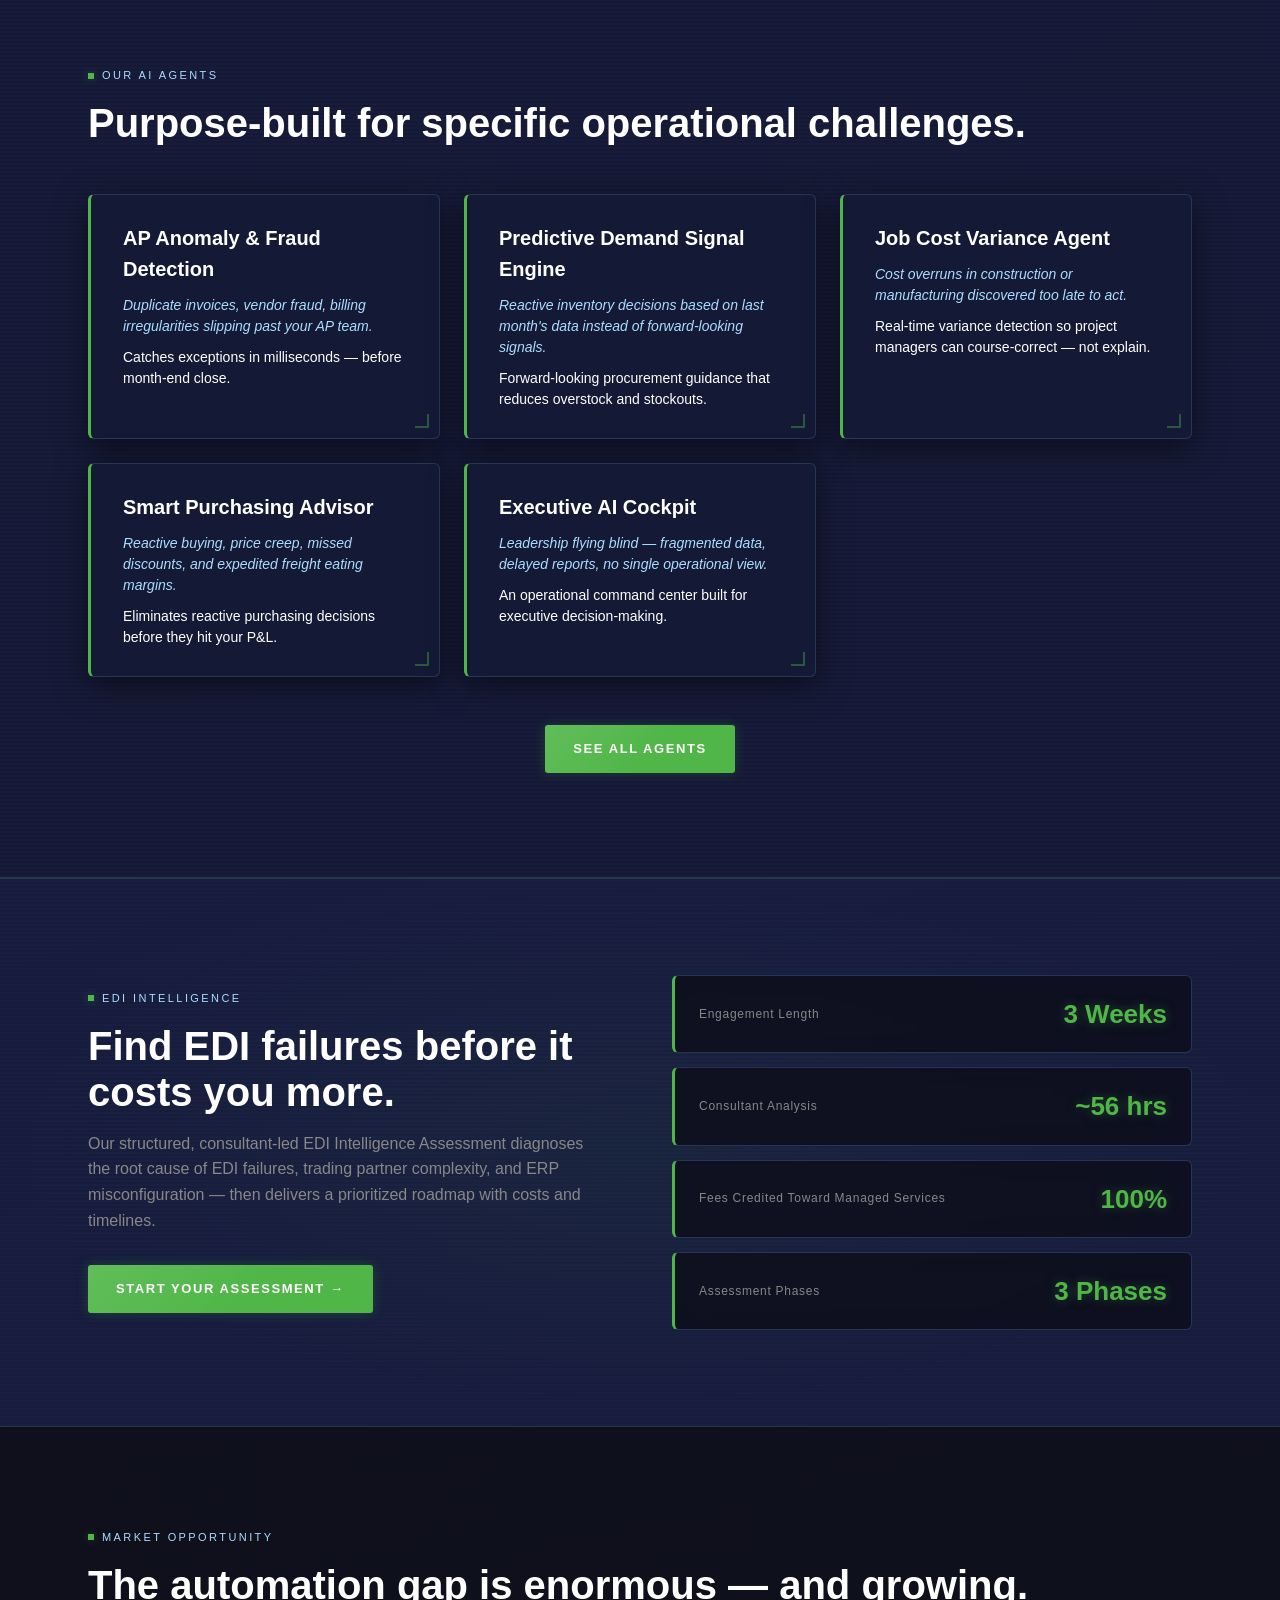
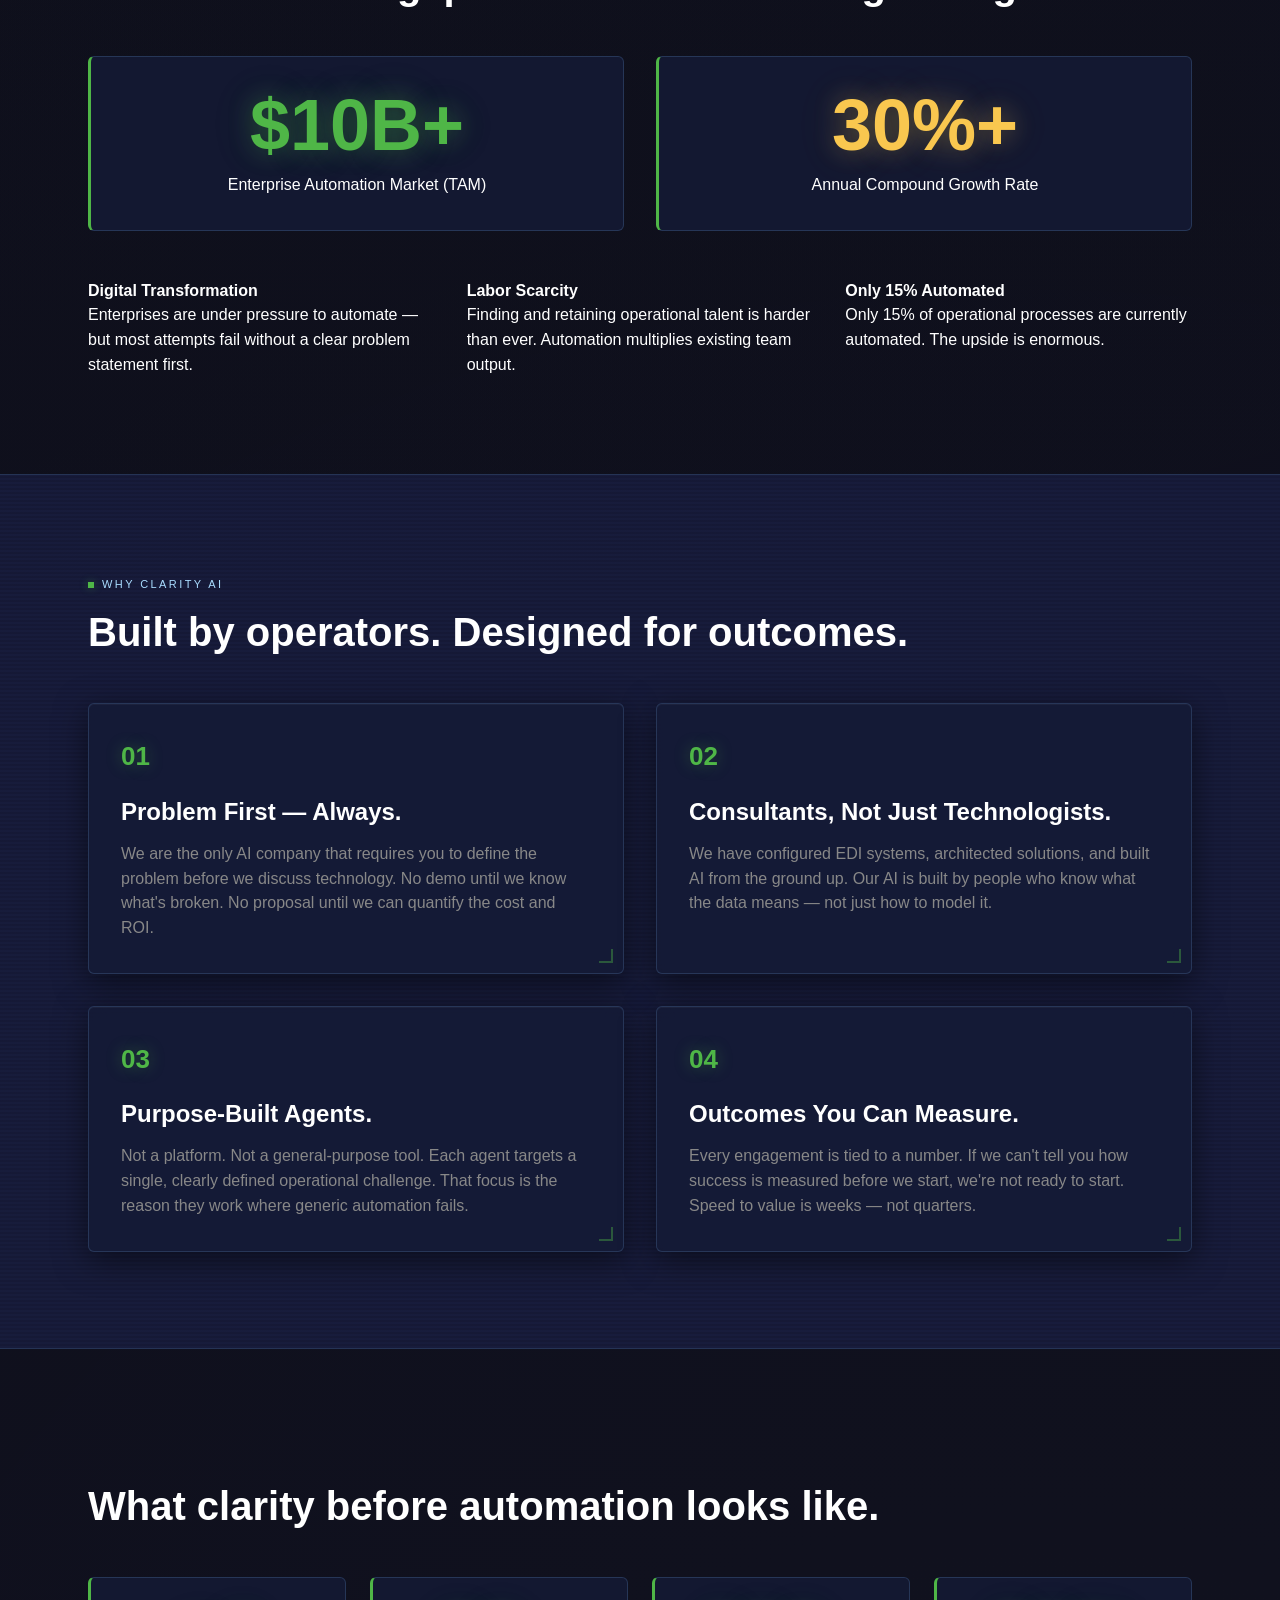
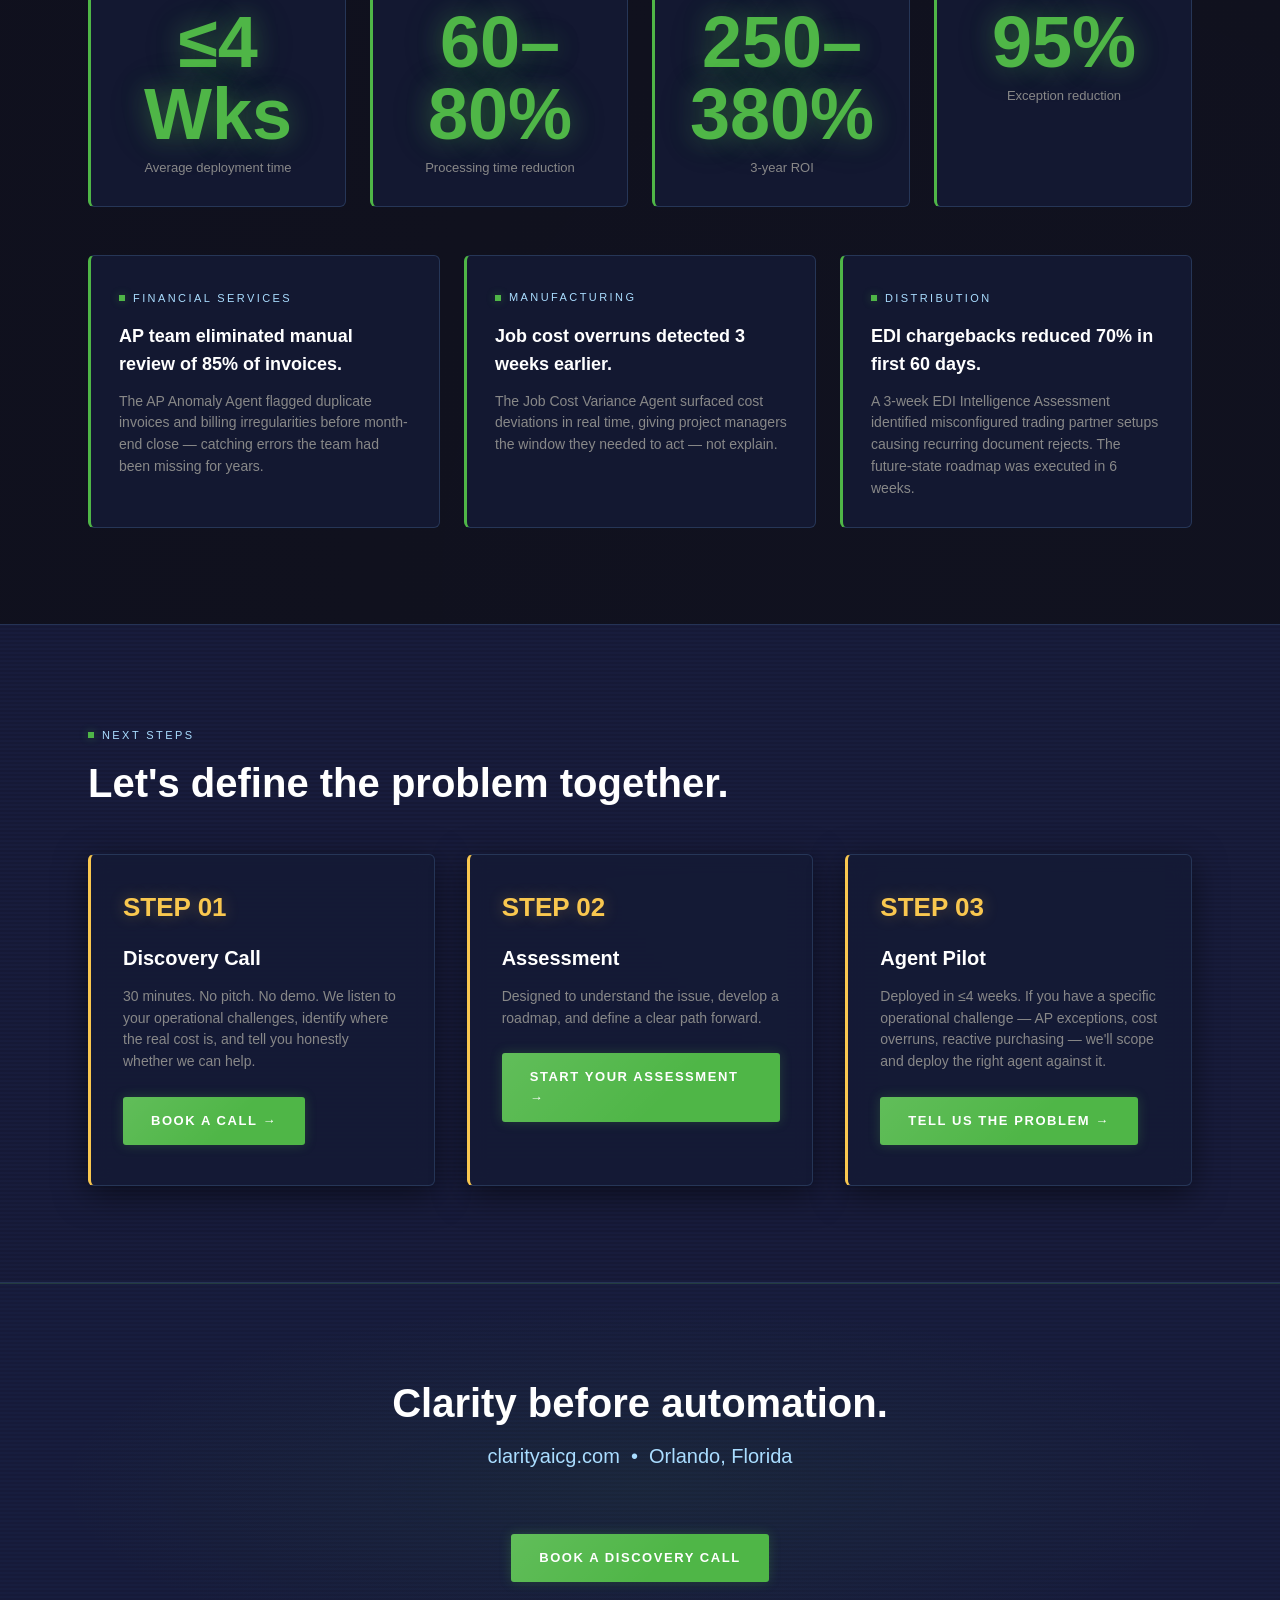
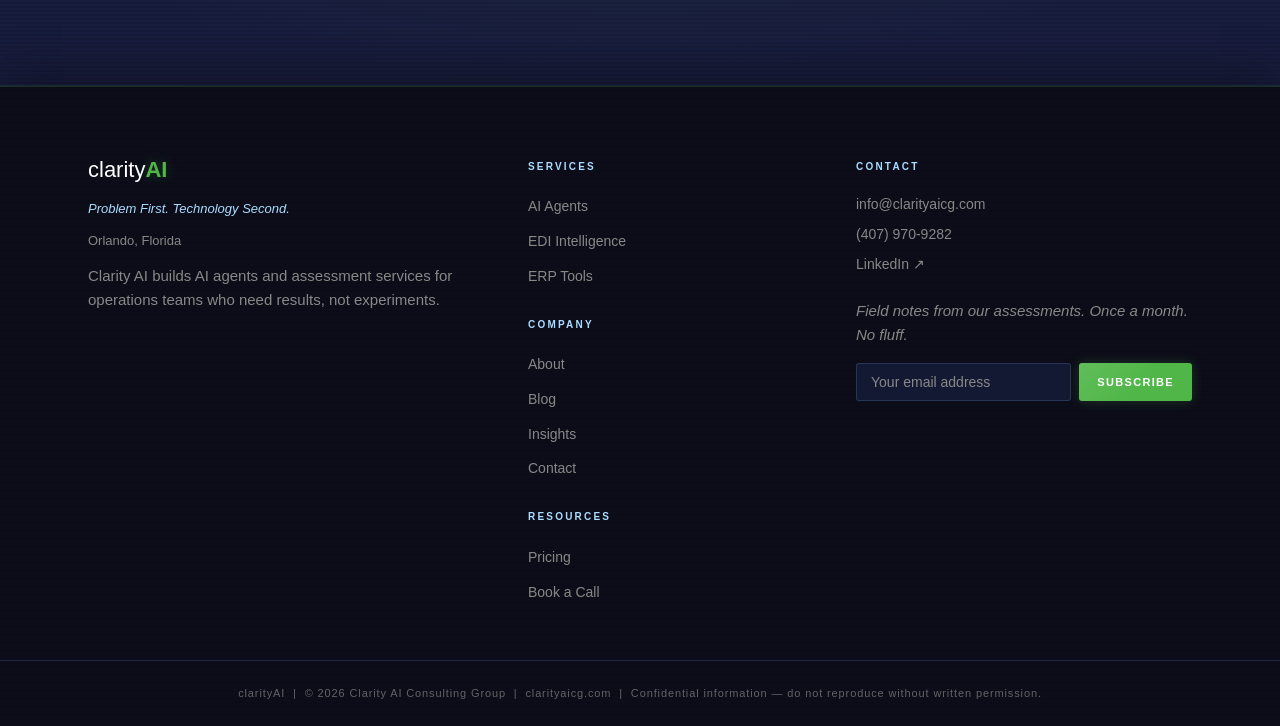
==== commit 9c7ec084: "Simplify Next Steps Step 02 to Assessment Co-Authored-By: Claude Sonnet 4.6 <noreply@anthropic.com>" ====
--- a/index.html
+++ b/index.html
@@ -454,8 +454,8 @@
           </div>
           <div class="next-step-card fade-up">
             <span class="step-badge amber">STEP 02</span>
-            <h3>Discovery/Assessment</h3>
-            <p>3 weeks / ~56 hours to understand the issue, develop a roadmap, and define a clear path forward.</p>
+            <h3>Assessment</h3>
+            <p>Designed to understand the issue, develop a roadmap, and define a clear path forward.</p>
             <a href="edi-intelligence.html" class="btn-primary">Start Your Assessment →</a>
           </div>
           <div class="next-step-card fade-up">
